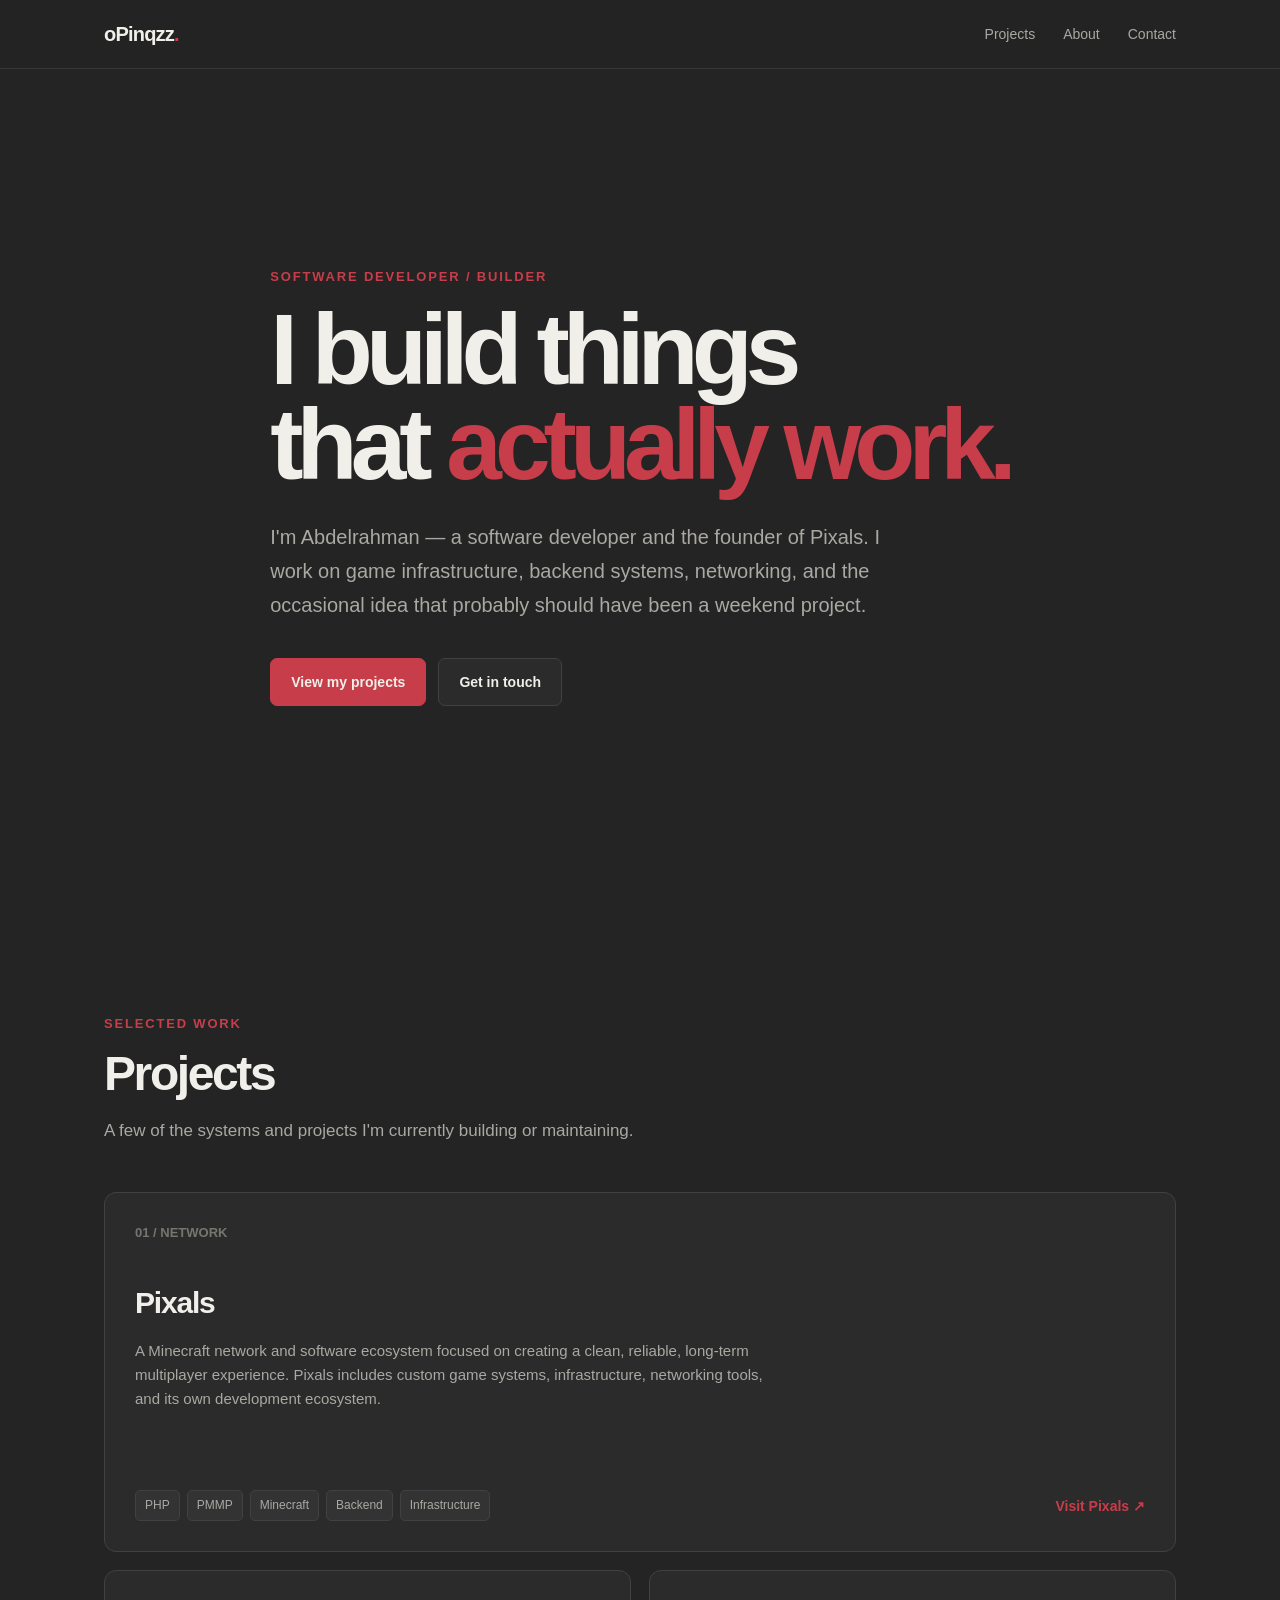
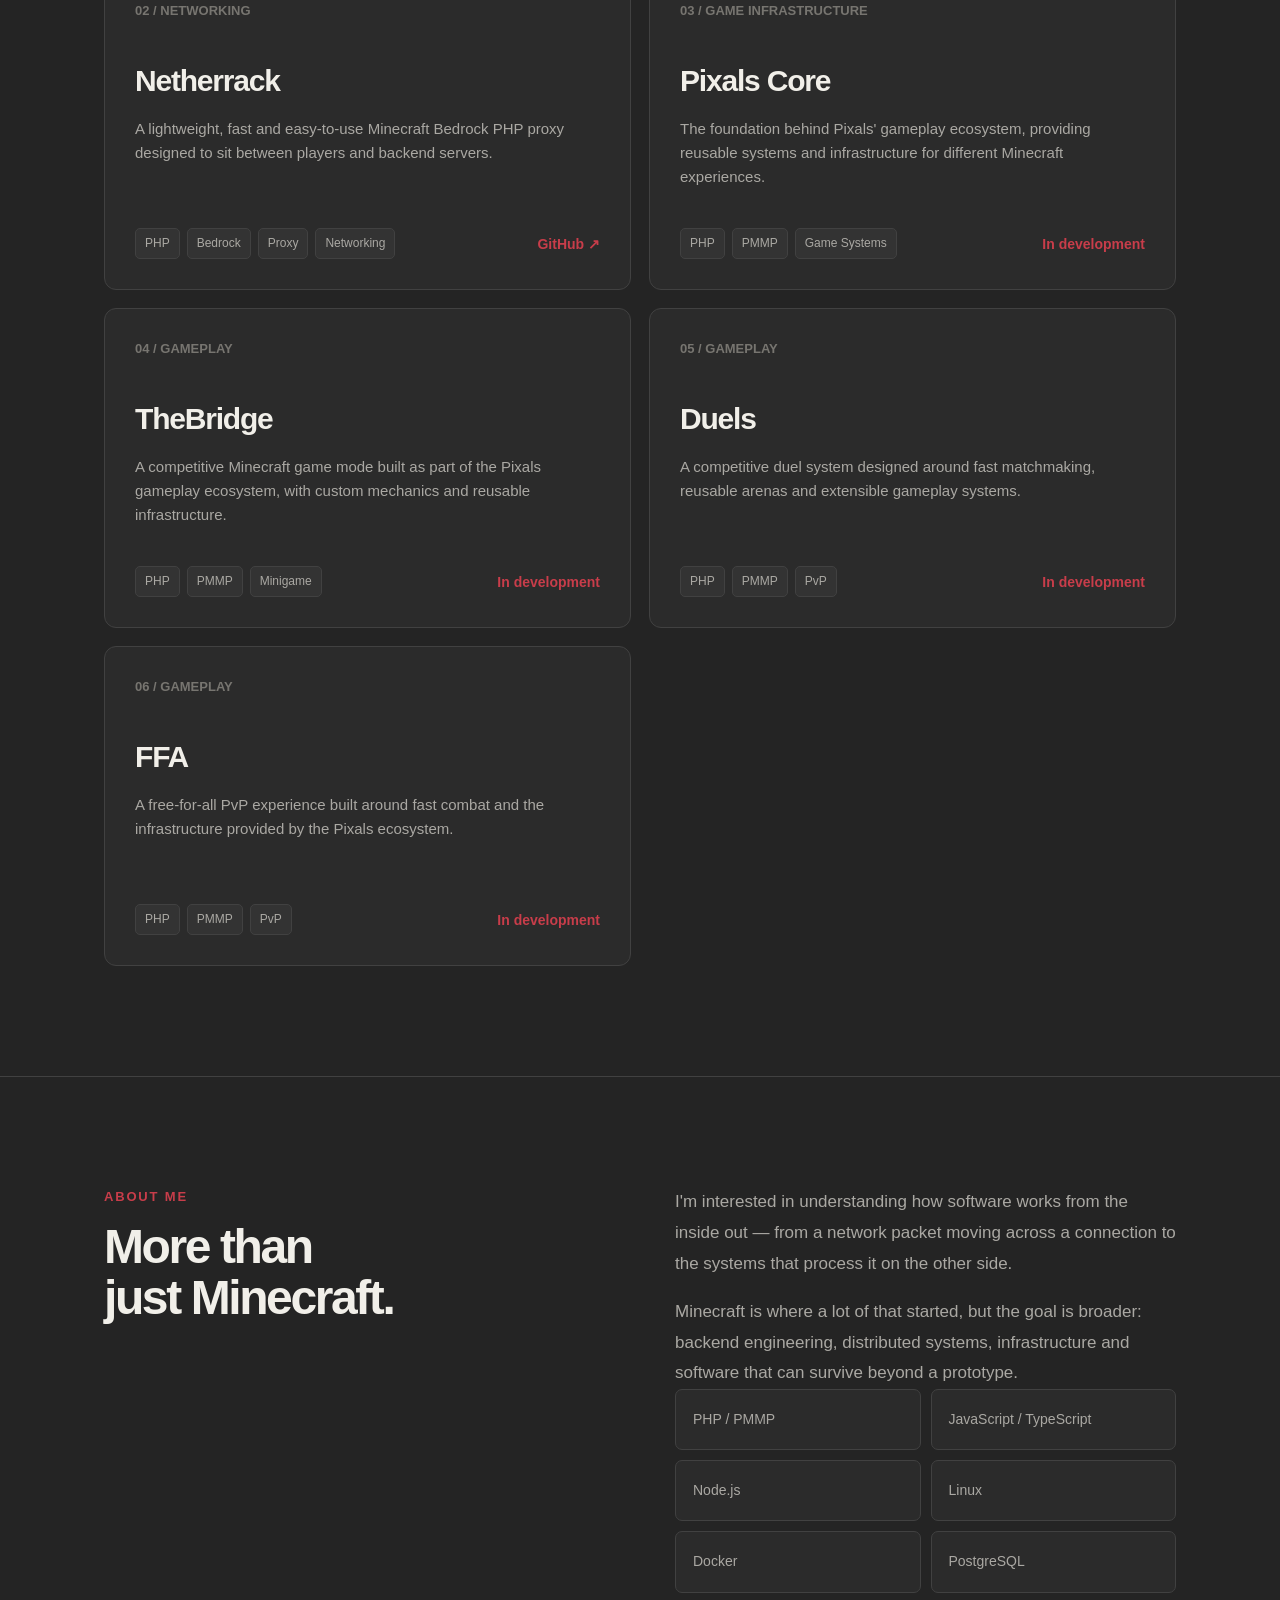
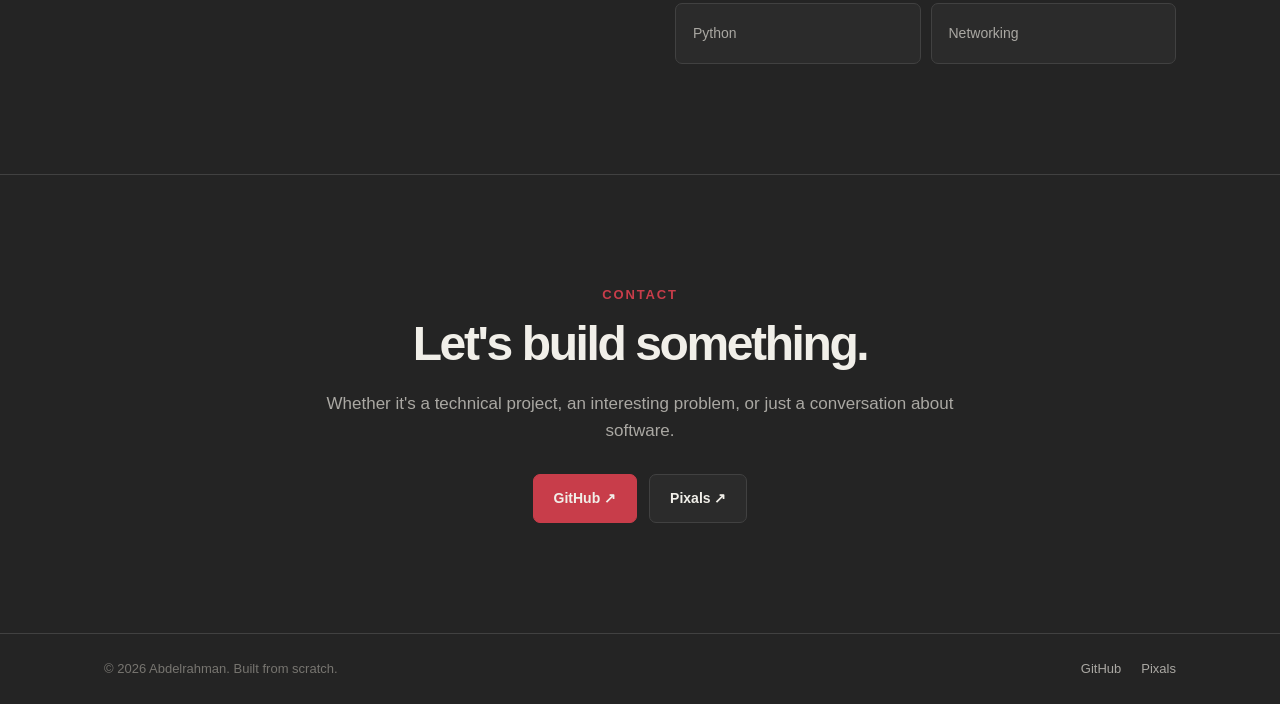
==== index.html @ 920e7d6d "Update index.html" ====
<!DOCTYPE html>
<html lang="en">
<head>
    <meta charset="UTF-8">
    <meta name="viewport" content="width=device-width, initial-scale=1.0">
    <link rel="icon" type="image/x-icon" href="imgs/favicon.ico" />

    <title>Abdelrahman — Software Developer</title>

    <style>
        :root {
            --background: #242424;
            --surface: #2b2b2b;
            --surface-light: #333333;
            --border: #414141;

            --accent: #c83d4a;
            --accent-hover: #dc4b59;

            --text: #f1efe9;
            --muted: #aaa8a3;
            --subtle: #777570;

            --max-width: 1120px;
        }

        * {
            box-sizing: border-box;
            margin: 0;
            padding: 0;
        }

        html {
            scroll-behavior: smooth;
        }

        body {
            background: var(--background);
            color: var(--text);
            font-family:
                Inter,
                -apple-system,
                BlinkMacSystemFont,
                "Segoe UI",
                sans-serif;
            line-height: 1.6;
        }

        a {
            color: inherit;
            text-decoration: none;
        }

        /* =========================
           Navigation
        ========================= */

        nav {
            position: sticky;
            top: 0;
            z-index: 100;

            background: rgba(36, 36, 36, 0.88);
            backdrop-filter: blur(14px);

            border-bottom: 1px solid rgba(65, 65, 65, 0.65);
        }

        .nav-inner {
            max-width: var(--max-width);
            margin: auto;
            padding: 18px 24px;

            display: flex;
            align-items: center;
            justify-content: space-between;
        }

        .logo {
            font-weight: 800;
            font-size: 20px;
            letter-spacing: -0.04em;
        }

        .logo span {
            color: var(--accent);
        }

        .nav-links {
            display: flex;
            gap: 28px;
            list-style: none;
        }

        .nav-links a {
            color: var(--muted);
            font-size: 14px;
            transition: color 0.2s ease;
        }

        .nav-links a:hover {
            color: var(--text);
        }

        /* =========================
           General
        ========================= */

        .container {
            max-width: var(--max-width);
            margin: auto;
            padding: 0 24px;
        }

        section {
            padding: 110px 0;
        }

        .eyebrow {
            color: var(--accent);
            font-size: 13px;
            font-weight: 700;
            text-transform: uppercase;
            letter-spacing: 0.14em;
            margin-bottom: 14px;
        }

        h2 {
            font-size: clamp(32px, 5vw, 48px);
            letter-spacing: -0.05em;
            line-height: 1.05;
            margin-bottom: 18px;
        }

        .section-description {
            max-width: 620px;
            color: var(--muted);
            font-size: 17px;
        }

        /* =========================
           Hero
        ========================= */

        .hero {
            min-height: calc(100vh - 65px);

            display: flex;
            align-items: center;

            padding: 100px 0;
        }

        .hero-content {
            max-width: 820px;
        }

        .hero h1 {
            font-size: clamp(54px, 9vw, 100px);
            line-height: 0.95;
            letter-spacing: -0.07em;
            margin-bottom: 28px;
        }

        .hero h1 span {
            color: var(--accent);
        }

        .hero-description {
            max-width: 650px;
            color: var(--muted);
            font-size: 20px;
            line-height: 1.7;
            margin-bottom: 36px;
        }

        .buttons {
            display: flex;
            gap: 12px;
            flex-wrap: wrap;
        }

        .button {
            display: inline-flex;
            align-items: center;
            justify-content: center;

            padding: 12px 20px;
            border-radius: 7px;

            font-size: 14px;
            font-weight: 700;

            border: 1px solid var(--border);

            transition:
                transform 0.2s ease,
                background 0.2s ease,
                border-color 0.2s ease;
        }

        .button:hover {
            transform: translateY(-2px);
        }

        .button.primary {
            background: var(--accent);
            border-color: var(--accent);
        }

        .button.primary:hover {
            background: var(--accent-hover);
        }

        .button.secondary {
            background: var(--surface);
        }

        .button.secondary:hover {
            border-color: #666;
        }

        /* =========================
           Projects
        ========================= */

        .projects-header {
            margin-bottom: 48px;
        }

        .projects {
            display: grid;
            grid-template-columns: repeat(2, 1fr);
            gap: 18px;
        }

        .project {
            position: relative;

            background: var(--surface);
            border: 1px solid var(--border);
            border-radius: 12px;

            padding: 30px;

            min-height: 320px;

            display: flex;
            flex-direction: column;

            transition:
                transform 0.25s ease,
                border-color 0.25s ease,
                background 0.25s ease;
        }

        .project:hover {
            transform: translateY(-5px);
            border-color: #5a5a5a;
            background: var(--surface-light);
        }

        .project.featured {
            grid-column: span 2;
            min-height: 360px;
        }

        .project-number {
            color: var(--subtle);
            font-size: 13px;
            font-weight: 700;
            margin-bottom: 35px;
        }

        .project h3 {
            font-size: 30px;
            letter-spacing: -0.04em;
            margin-bottom: 12px;
        }

        .project p {
            color: var(--muted);
            max-width: 650px;
            font-size: 15px;
        }

        .project-footer {
            margin-top: auto;
            padding-top: 30px;

            display: flex;
            align-items: center;
            justify-content: space-between;

            gap: 20px;
        }

        .tags {
            display: flex;
            flex-wrap: wrap;
            gap: 7px;
        }

        .tag {
            background: rgba(255, 255, 255, 0.04);
            border: 1px solid var(--border);

            color: var(--muted);

            padding: 5px 9px;
            border-radius: 5px;

            font-size: 12px;
        }

        .project-link {
            color: var(--accent);
            font-size: 14px;
            font-weight: 700;
            white-space: nowrap;
        }

        .project-link:hover {
            color: var(--accent-hover);
        }

        /* =========================
           About
        ========================= */

        .about {
            border-top: 1px solid var(--border);
            border-bottom: 1px solid var(--border);
        }

        .about-grid {
            display: grid;
            grid-template-columns: 1fr 1fr;
            gap: 70px;
        }

        .about-text {
            color: var(--muted);
            font-size: 17px;
            line-height: 1.8;
        }

        .about-text p + p {
            margin-top: 18px;
        }

        .stack {
            display: grid;
            grid-template-columns: repeat(2, 1fr);
            gap: 10px;
        }

        .stack-item {
            padding: 17px;
            border: 1px solid var(--border);
            background: var(--surface);
            border-radius: 7px;

            color: var(--muted);
            font-size: 14px;
        }

        /* =========================
           Contact
        ========================= */

        .contact {
            text-align: center;
        }

        .contact-content {
            max-width: 680px;
            margin: auto;
        }

        .contact h2 {
            margin-bottom: 20px;
        }

        .contact p {
            color: var(--muted);
            font-size: 17px;
            margin-bottom: 30px;
        }

        /* =========================
           Footer
        ========================= */

        footer {
            border-top: 1px solid var(--border);
            padding: 25px 0;
        }

        .footer-inner {
            display: flex;
            justify-content: space-between;
            align-items: center;
            gap: 20px;
        }

        footer p {
            color: var(--subtle);
            font-size: 13px;
        }

        .footer-links {
            display: flex;
            gap: 20px;
        }

        .footer-links a {
            color: var(--muted);
            font-size: 13px;
        }

        .footer-links a:hover {
            color: var(--text);
        }

        /* =========================
           Responsive
        ========================= */

        @media (max-width: 760px) {
            .nav-links {
                display: none;
            }

            section {
                padding: 80px 0;
            }

            .hero {
                min-height: auto;
                padding: 90px 0;
            }

            .hero h1 {
                font-size: clamp(48px, 16vw, 75px);
            }

            .hero-description {
                font-size: 17px;
            }

            .projects {
                grid-template-columns: 1fr;
            }

            .project.featured {
                grid-column: span 1;
            }

            .about-grid {
                grid-template-columns: 1fr;
                gap: 45px;
            }

            .project-footer {
                align-items: flex-start;
                flex-direction: column;
            }

            .footer-inner {
                flex-direction: column;
                align-items: flex-start;
            }
        }
    </style>
</head>

<body>

    <!-- Navigation -->
    <nav>
        <div class="nav-inner">
            <a href="#" class="logo">oPinqzz<span>.</span></a>

            <ul class="nav-links">
                <li><a href="#projects">Projects</a></li>
                <li><a href="#about">About</a></li>
                <li><a href="#contact">Contact</a></li>
            </ul>
        </div>
    </nav>


    <!-- Hero -->
    <main>

        <section class="hero">
            <div class="container">
                <div class="hero-content">

                    <div class="eyebrow">Software Developer / Builder</div>

                    <h1>
                        I build things<br>
                        that <span>actually work.</span>
                    </h1>

                    <p class="hero-description">
                        I'm Abdelrahman — a software developer and the founder
                        of Pixals. I work on game infrastructure, backend
                        systems, networking, and the occasional idea that
                        probably should have been a weekend project.
                    </p>

                    <div class="buttons">
                        <a href="#projects" class="button primary">
                            View my projects
                        </a>

                        <a href="#contact" class="button secondary">
                            Get in touch
                        </a>
                    </div>

                </div>
            </div>
        </section>


        <!-- Projects -->
        <section id="projects">
            <div class="container">

                <div class="projects-header">
                    <div class="eyebrow">Selected work</div>

                    <h2>Projects</h2>

                    <p class="section-description">
                        A few of the systems and projects I'm currently
                        building or maintaining.
                    </p>
                </div>


                <div class="projects">

                    <!-- Pixals -->
                    <article class="project featured">

                        <div class="project-number">01 / NETWORK</div>

                        <div>
                            <h3>Pixals</h3>

                            <p>
                                A Minecraft network and software ecosystem
                                focused on creating a clean, reliable,
                                long-term multiplayer experience. Pixals
                                includes custom game systems, infrastructure,
                                networking tools, and its own development
                                ecosystem.
                            </p>
                        </div>

                        <div class="project-footer">

                            <div class="tags">
                                <span class="tag">PHP</span>
                                <span class="tag">PMMP</span>
                                <span class="tag">Minecraft</span>
                                <span class="tag">Backend</span>
                                <span class="tag">Infrastructure</span>
                            </div>

                            <a
                                href="https://pixalsnetwork.net"
                                target="_blank"
                                class="project-link"
                            >
                                Visit Pixals ↗
                            </a>

                        </div>
                    </article>


                    <!-- Netherrack -->
                    <article class="project">

                        <div class="project-number">02 / NETWORKING</div>

                        <div>
                            <h3>Netherrack</h3>

                            <p>
                                A lightweight, fast and easy-to-use Minecraft
                                Bedrock PHP proxy designed to sit between
                                players and backend servers.
                            </p>
                        </div>

                        <div class="project-footer">

                            <div class="tags">
                                <span class="tag">PHP</span>
                                <span class="tag">Bedrock</span>
                                <span class="tag">Proxy</span>
                                <span class="tag">Networking</span>
                            </div>

                            <a
                                href="https://github.com/PixalsNetwork/Netherrack"
                                target="_blank"
                                class="project-link"
                            >
                                GitHub ↗
                            </a>

                        </div>
                    </article>


                    <!-- Pixals Core -->
                    <article class="project">

                        <div class="project-number">03 / GAME INFRASTRUCTURE</div>

                        <div>
                            <h3>Pixals Core</h3>

                            <p>
                                The foundation behind Pixals' gameplay
                                ecosystem, providing reusable systems and
                                infrastructure for different Minecraft
                                experiences.
                            </p>
                        </div>

                        <div class="project-footer">

                            <div class="tags">
                                <span class="tag">PHP</span>
                                <span class="tag">PMMP</span>
                                <span class="tag">Game Systems</span>
                            </div>

                            <span class="project-link">
                                In development
                            </span>

                        </div>
                    </article>


                    <!-- TheBridge -->
                    <article class="project">

                        <div class="project-number">04 / GAMEPLAY</div>

                        <div>
                            <h3>TheBridge</h3>

                            <p>
                                A competitive Minecraft game mode built as
                                part of the Pixals gameplay ecosystem, with
                                custom mechanics and reusable infrastructure.
                            </p>
                        </div>

                        <div class="project-footer">

                            <div class="tags">
                                <span class="tag">PHP</span>
                                <span class="tag">PMMP</span>
                                <span class="tag">Minigame</span>
                            </div>

                            <span class="project-link">
                                In development
                            </span>

                        </div>
                    </article>


                    <!-- Duels -->
                    <article class="project">

                        <div class="project-number">05 / GAMEPLAY</div>

                        <div>
                            <h3>Duels</h3>

                            <p>
                                A competitive duel system designed around
                                fast matchmaking, reusable arenas and
                                extensible gameplay systems.
                            </p>
                        </div>

                        <div class="project-footer">

                            <div class="tags">
                                <span class="tag">PHP</span>
                                <span class="tag">PMMP</span>
                                <span class="tag">PvP</span>
                            </div>

                            <span class="project-link">
                                In development
                            </span>

                        </div>
                    </article>


                    <!-- FFA -->
                    <article class="project">

                        <div class="project-number">06 / GAMEPLAY</div>

                        <div>
                            <h3>FFA</h3>

                            <p>
                                A free-for-all PvP experience built around
                                fast combat and the infrastructure provided
                                by the Pixals ecosystem.
                            </p>
                        </div>

                        <div class="project-footer">

                            <div class="tags">
                                <span class="tag">PHP</span>
                                <span class="tag">PMMP</span>
                                <span class="tag">PvP</span>
                            </div>

                            <span class="project-link">
                                In development
                            </span>

                        </div>
                    </article>

                </div>
            </div>
        </section>


        <!-- About -->
        <section id="about" class="about">
            <div class="container">

                <div class="about-grid">

                    <div>
                        <div class="eyebrow">About me</div>

                        <h2>More than<br>just Minecraft.</h2>
                    </div>

                    <div class="about-text">

                        <p>
                            I'm interested in understanding how software works
                            from the inside out — from a network packet moving
                            across a connection to the systems that process
                            it on the other side.
                        </p>

                        <p>
                            Minecraft is where a lot of that started, but the
                            goal is broader: backend engineering, distributed
                            systems, infrastructure and software that can
                            survive beyond a prototype.
                        </p>

                        <div class="stack">
                            <div class="stack-item">PHP / PMMP</div>
                            <div class="stack-item">JavaScript / TypeScript</div>
                            <div class="stack-item">Node.js</div>
                            <div class="stack-item">Linux</div>
                            <div class="stack-item">Docker</div>
                            <div class="stack-item">PostgreSQL</div>
                            <div class="stack-item">Python</div>
                            <div class="stack-item">Networking</div>
                        </div>

                    </div>

                </div>

            </div>
        </section>


        <!-- Contact -->
        <section id="contact" class="contact">
            <div class="container">

                <div class="contact-content">

                    <div class="eyebrow">Contact</div>

                    <h2>Let's build something.</h2>

                    <p>
                        Whether it's a technical project, an interesting
                        problem, or just a conversation about software.
                    </p>

                    <div class="buttons" style="justify-content: center;">

                        <a
                            href="https://github.com/PixalsNetwork"
                            target="_blank"
                            class="button primary"
                        >
                            GitHub ↗
                        </a>

                        <a
                            href="https://pixalsnetwork.net"
                            target="_blank"
                            class="button secondary"
                        >
                            Pixals ↗
                        </a>

                    </div>

                </div>

            </div>
        </section>

    </main>


    <!-- Footer -->
    <footer>
        <div class="container">

            <div class="footer-inner">

                <p>
                    © 2026 Abdelrahman. Built from scratch.
                </p>

                <div class="footer-links">
                    <a
                        href="https://github.com/PixalsNetwork"
                        target="_blank"
                    >
                        GitHub
                    </a>

                    <a
                        href="https://pixalsnetwork.net"
                        target="_blank"
                    >
                        Pixals
                    </a>
                </div>

            </div>

        </div>
    </footer>

</body>
</html>
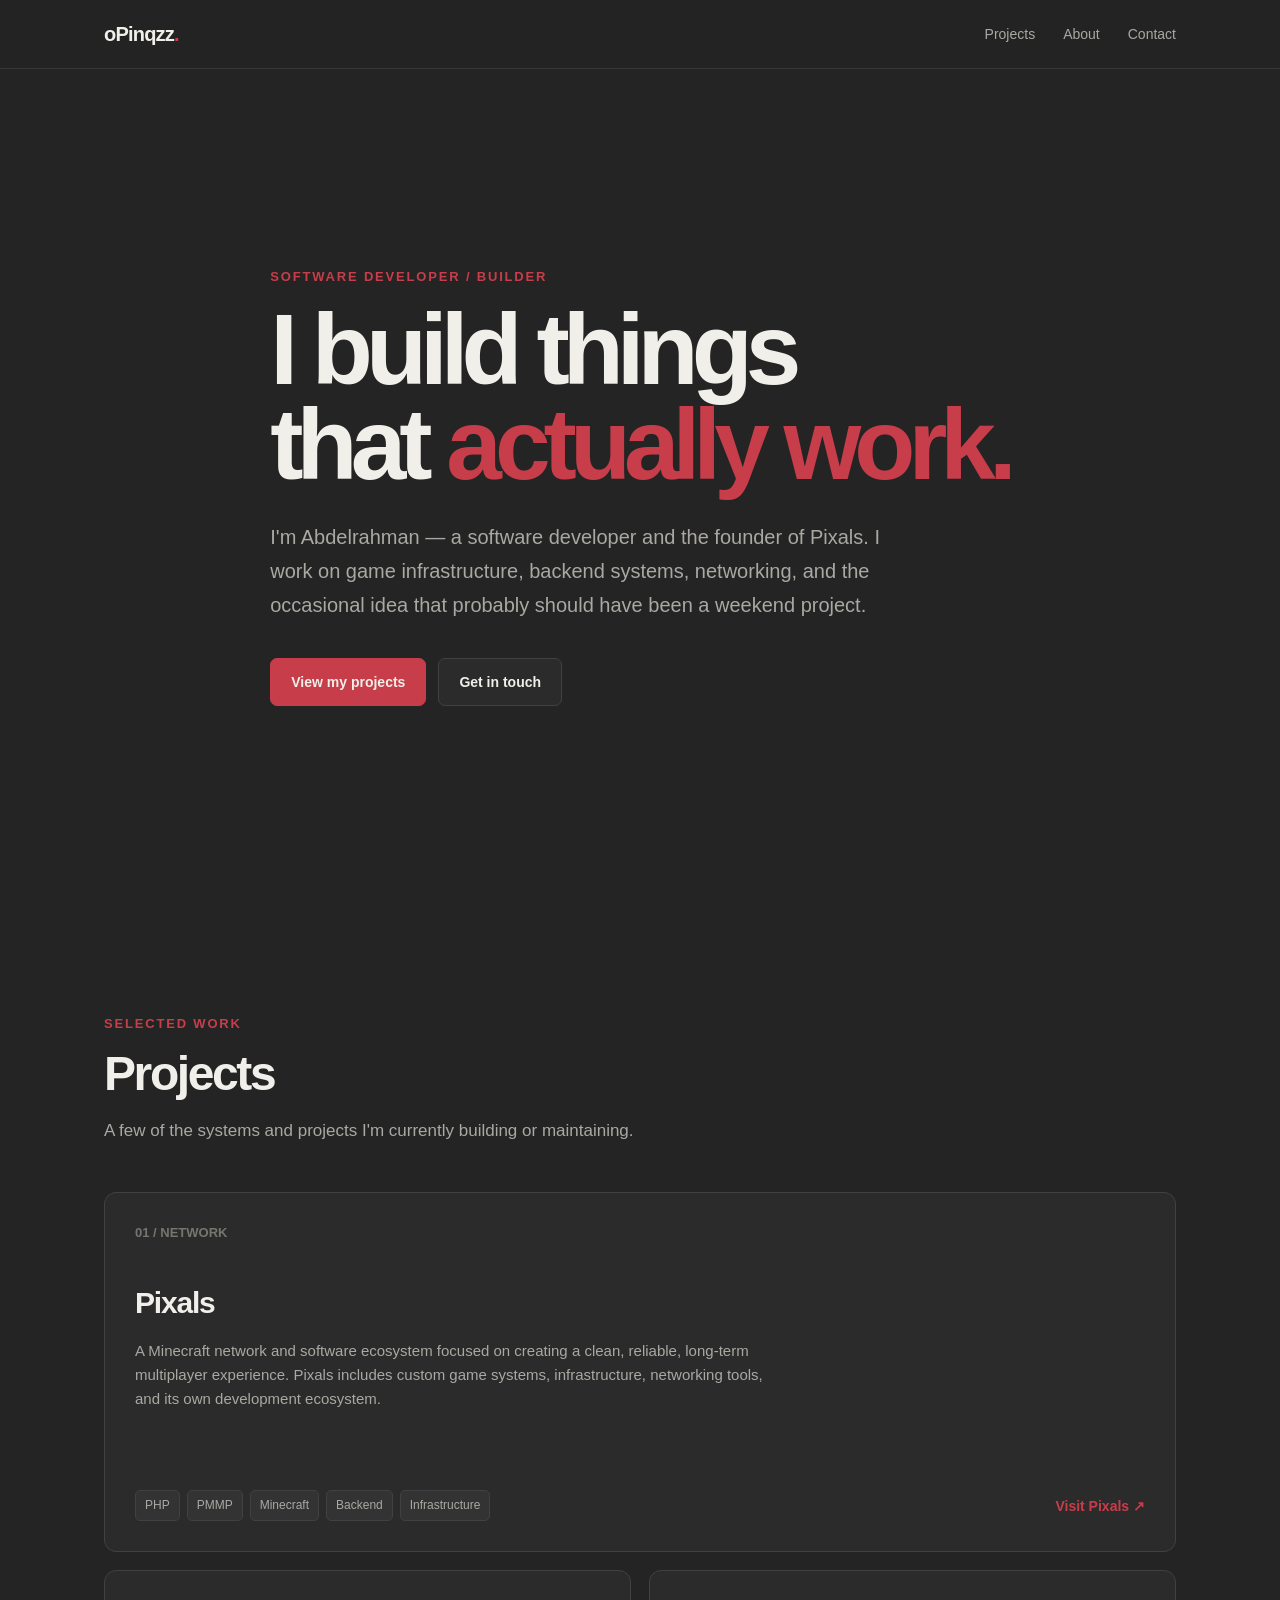
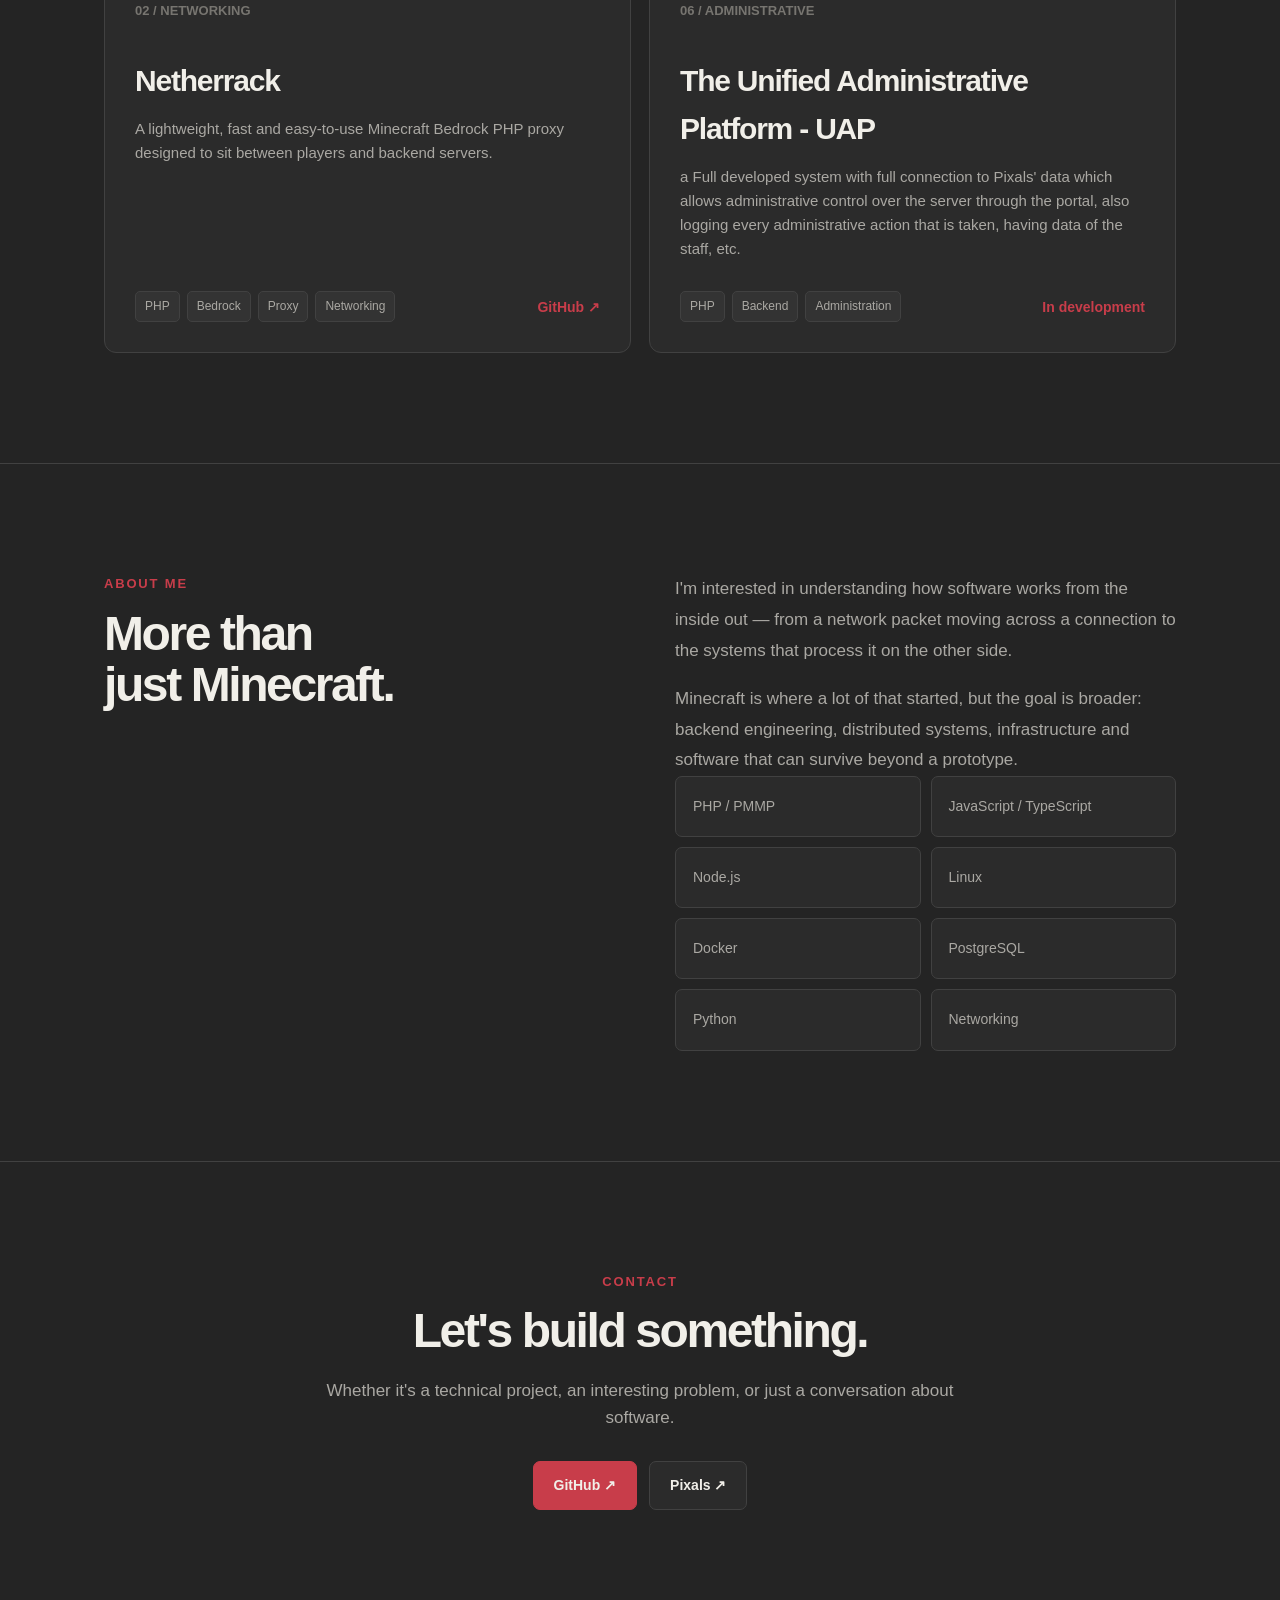
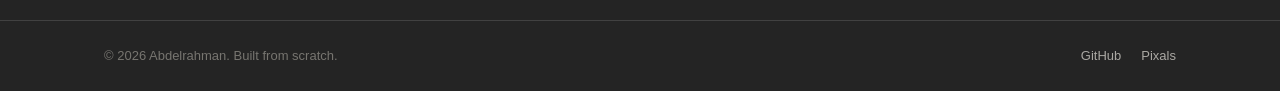
==== commit 7d1dbbd3: "Update index.html" ====
--- a/index.html
+++ b/index.html
@@ -621,19 +621,19 @@
                     </article>
 
 
-                    <!-- Pixals Core -->
+            
+                    <!-- FFA -->
                     <article class="project">
 
-                        <div class="project-number">03 / GAME INFRASTRUCTURE</div>
+                        <div class="project-number">06 / ADMINISTRATIVE</div>
 
                         <div>
-                            <h3>Pixals Core</h3>
+                            <h3>The Unified Administrative Platform - UAP</h3>
 
                             <p>
-                                The foundation behind Pixals' gameplay
-                                ecosystem, providing reusable systems and
-                                infrastructure for different Minecraft
-                                experiences.
+                                a Full developed system with full connection to 
+                                Pixals' data which allows administrative control over the server through the
+                                portal, also logging every administrative action that is taken, having data of the staff, etc.
                             </p>
                         </div>
 
@@ -641,101 +641,8 @@
 
                             <div class="tags">
                                 <span class="tag">PHP</span>
-                                <span class="tag">PMMP</span>
-                                <span class="tag">Game Systems</span>
-                            </div>
-
-                            <span class="project-link">
-                                In development
-                            </span>
-
-                        </div>
-                    </article>
-
-
-                    <!-- TheBridge -->
-                    <article class="project">
-
-                        <div class="project-number">04 / GAMEPLAY</div>
-
-                        <div>
-                            <h3>TheBridge</h3>
-
-                            <p>
-                                A competitive Minecraft game mode built as
-                                part of the Pixals gameplay ecosystem, with
-                                custom mechanics and reusable infrastructure.
-                            </p>
-                        </div>
-
-                        <div class="project-footer">
-
-                            <div class="tags">
-                                <span class="tag">PHP</span>
-                                <span class="tag">PMMP</span>
-                                <span class="tag">Minigame</span>
-                            </div>
-
-                            <span class="project-link">
-                                In development
-                            </span>
-
-                        </div>
-                    </article>
-
-
-                    <!-- Duels -->
-                    <article class="project">
-
-                        <div class="project-number">05 / GAMEPLAY</div>
-
-                        <div>
-                            <h3>Duels</h3>
-
-                            <p>
-                                A competitive duel system designed around
-                                fast matchmaking, reusable arenas and
-                                extensible gameplay systems.
-                            </p>
-                        </div>
-
-                        <div class="project-footer">
-
-                            <div class="tags">
-                                <span class="tag">PHP</span>
-                                <span class="tag">PMMP</span>
-                                <span class="tag">PvP</span>
-                            </div>
-
-                            <span class="project-link">
-                                In development
-                            </span>
-
-                        </div>
-                    </article>
-
-
-                    <!-- FFA -->
-                    <article class="project">
-
-                        <div class="project-number">06 / GAMEPLAY</div>
-
-                        <div>
-                            <h3>FFA</h3>
-
-                            <p>
-                                A free-for-all PvP experience built around
-                                fast combat and the infrastructure provided
-                                by the Pixals ecosystem.
-                            </p>
-                        </div>
-
-                        <div class="project-footer">
-
-                            <div class="tags">
-                                <span class="tag">PHP</span>
-                                <span class="tag">PMMP</span>
-                                <span class="tag">PvP</span>
+                                <span class="tag">Backend</span>
+                                <span class="tag">Administration</span>
                             </div>
 
                             <span class="project-link">
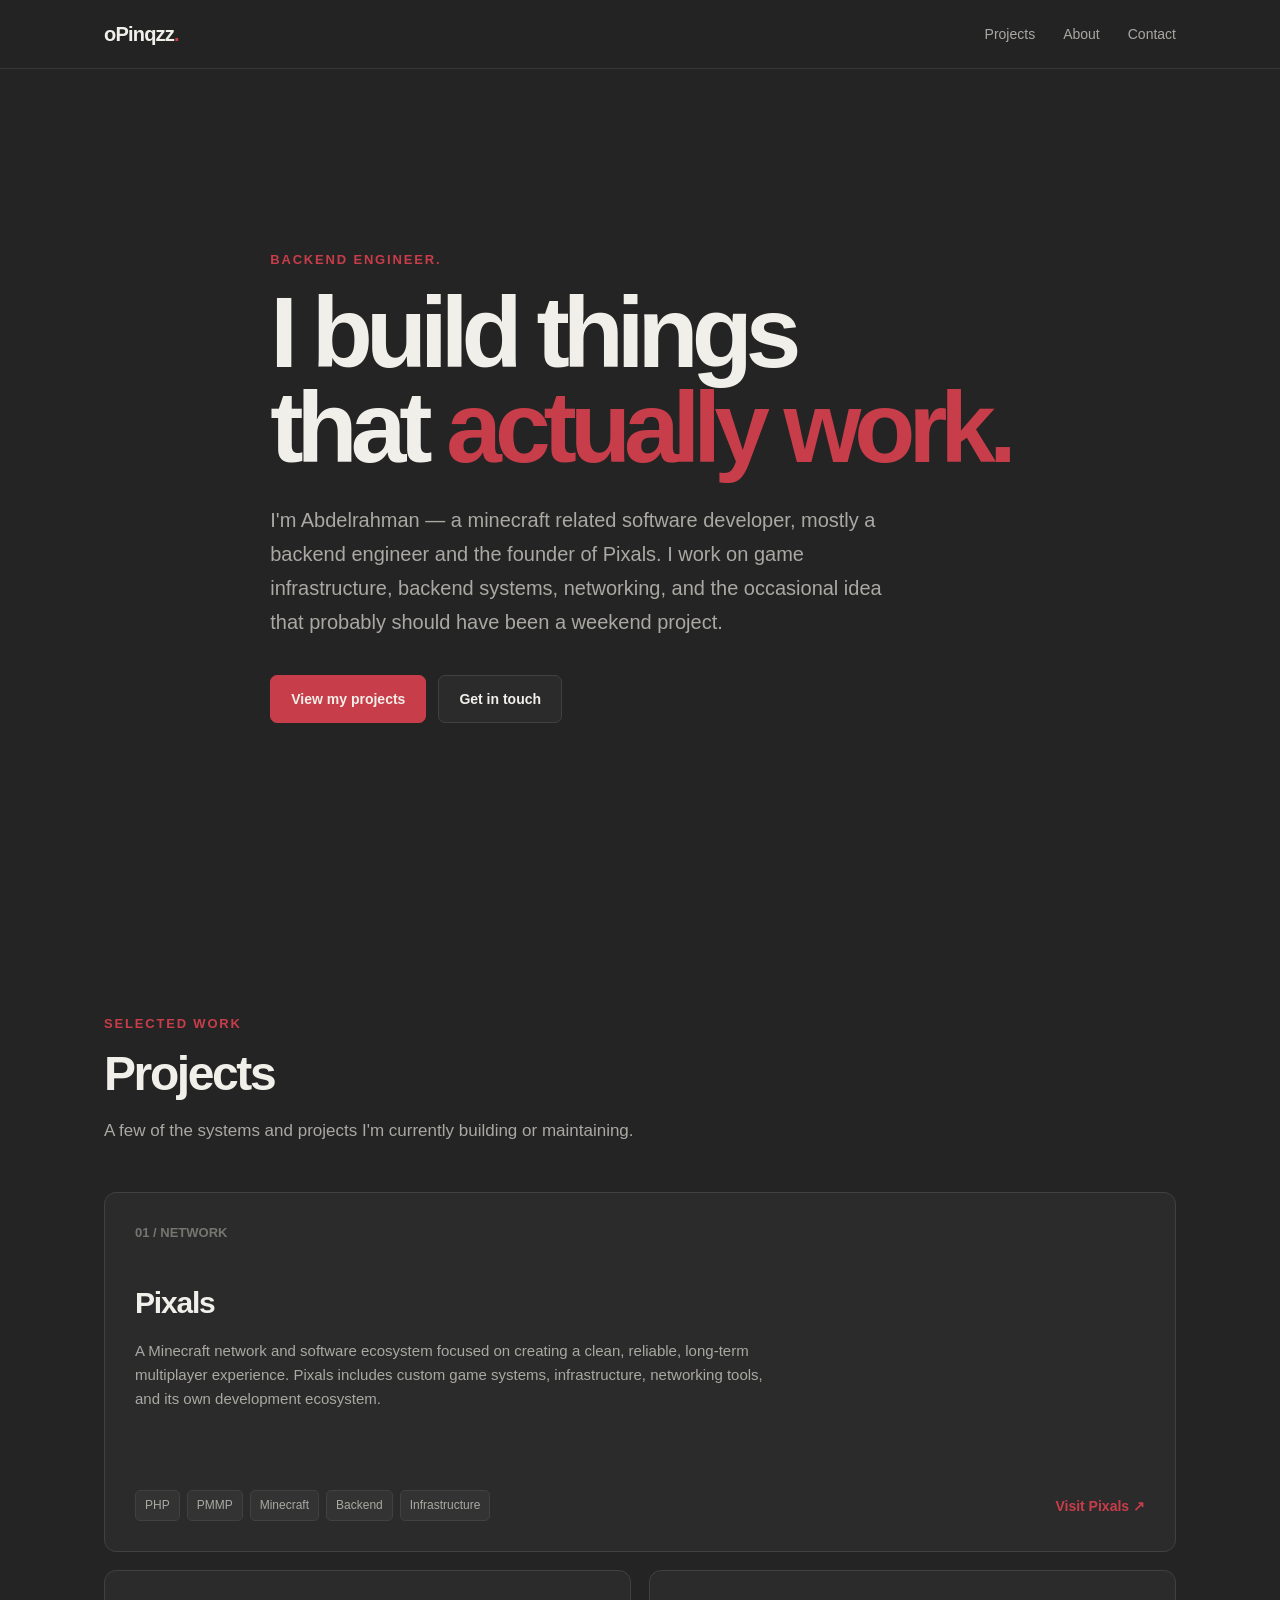
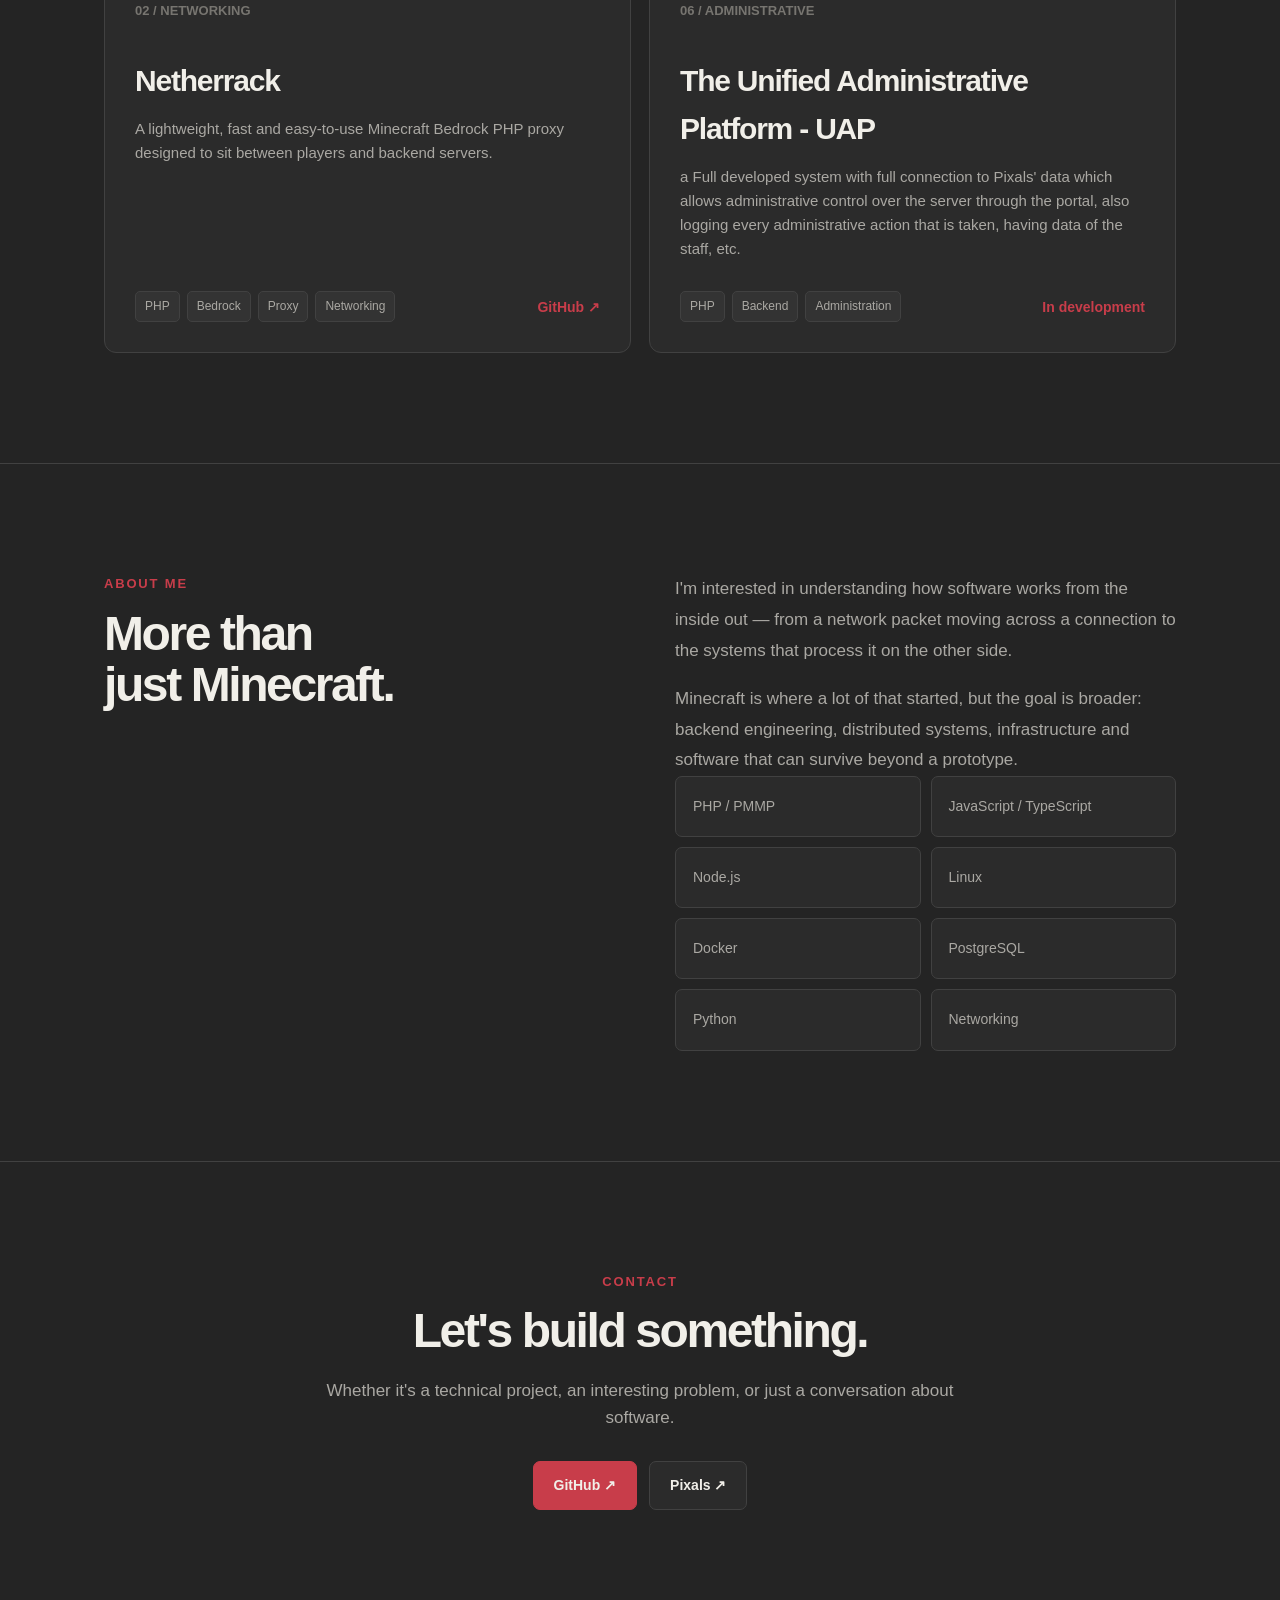
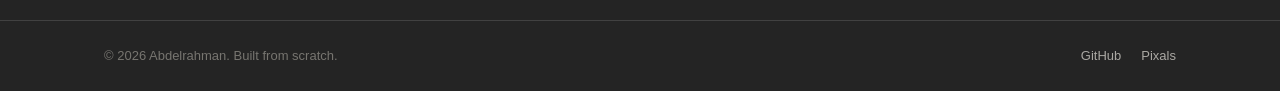
==== commit e2b9fa75: "Revise hero section for clarity and focus Updated the description and title to reflect backend engin" ====
--- a/index.html
+++ b/index.html
@@ -498,7 +498,7 @@
             <div class="container">
                 <div class="hero-content">
 
-                    <div class="eyebrow">Software Developer / Builder</div>
+                    <div class="eyebrow">Backend Engineer.</div>
 
                     <h1>
                         I build things<br>
@@ -506,7 +506,7 @@
                     </h1>
 
                     <p class="hero-description">
-                        I'm Abdelrahman — a software developer and the founder
+                        I'm Abdelrahman — a minecraft related software developer, mostly a backend engineer and the founder
                         of Pixals. I work on game infrastructure, backend
                         systems, networking, and the occasional idea that
                         probably should have been a weekend project.
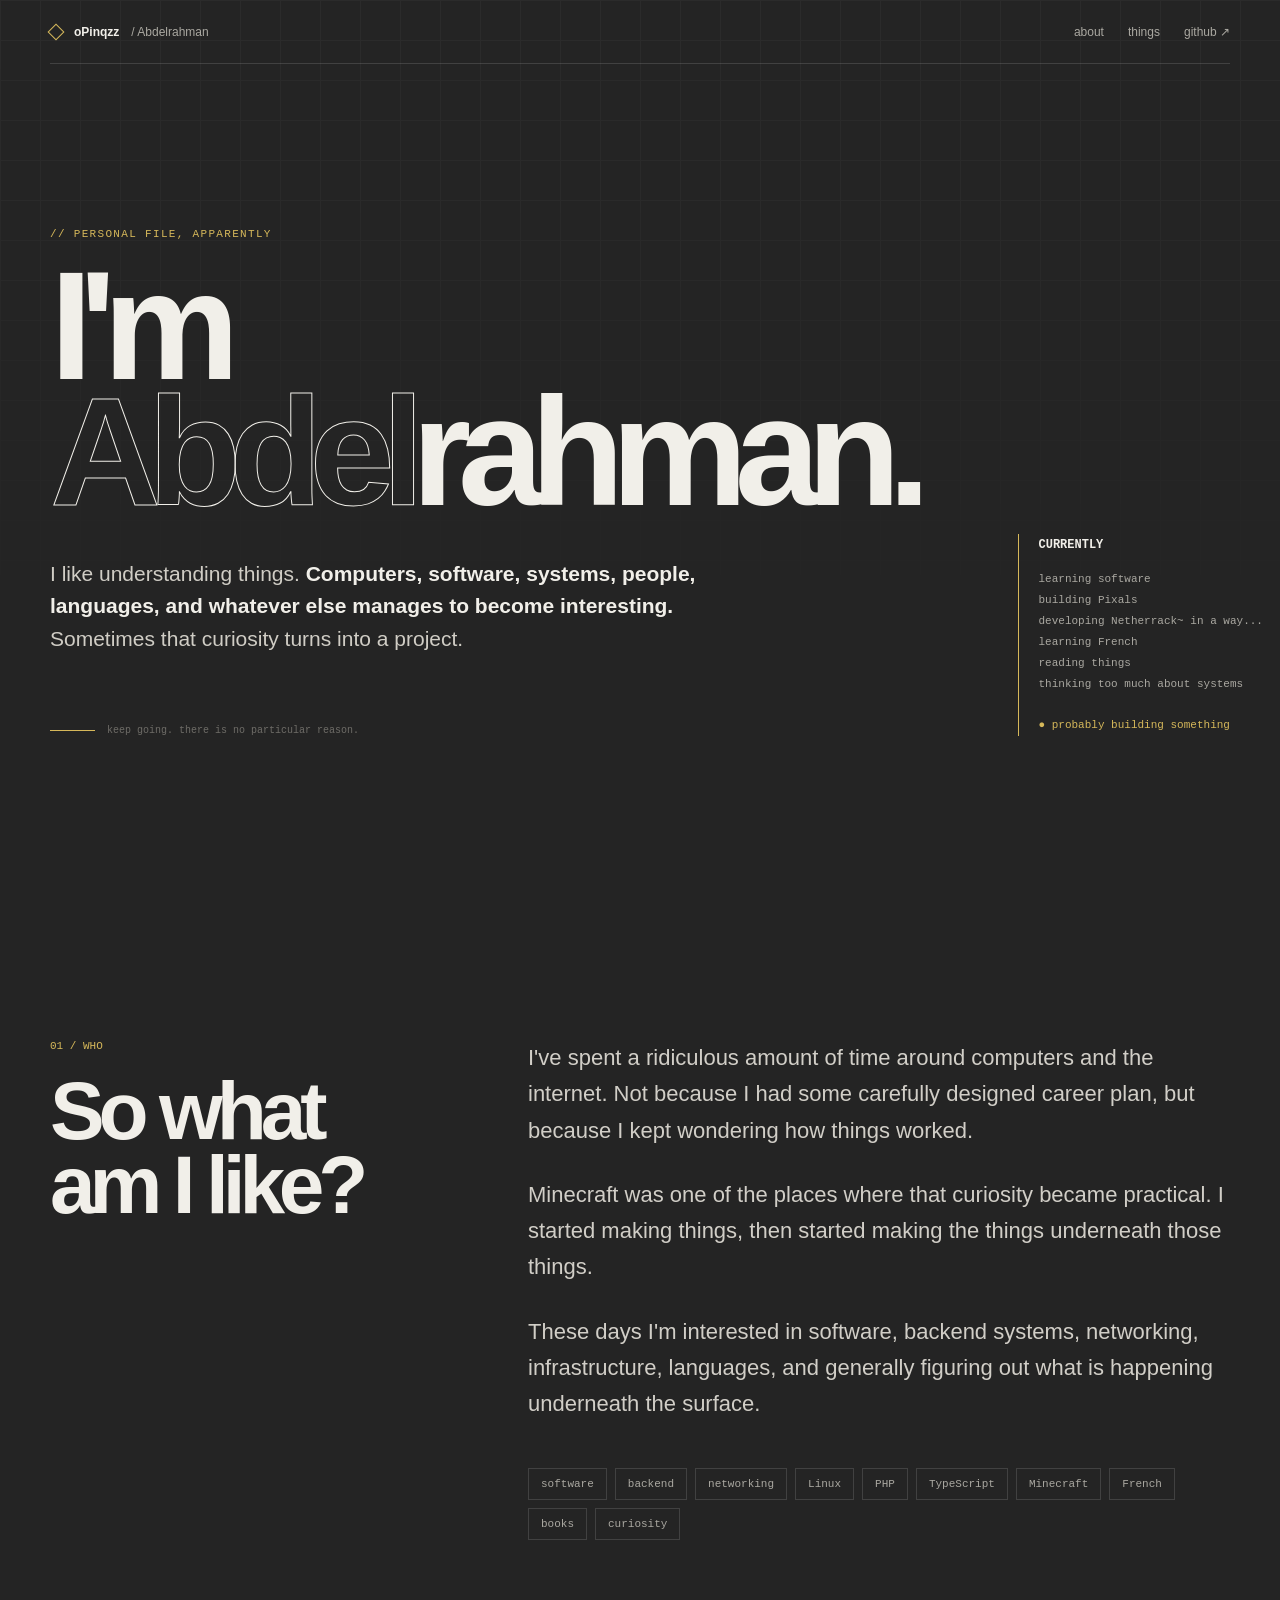
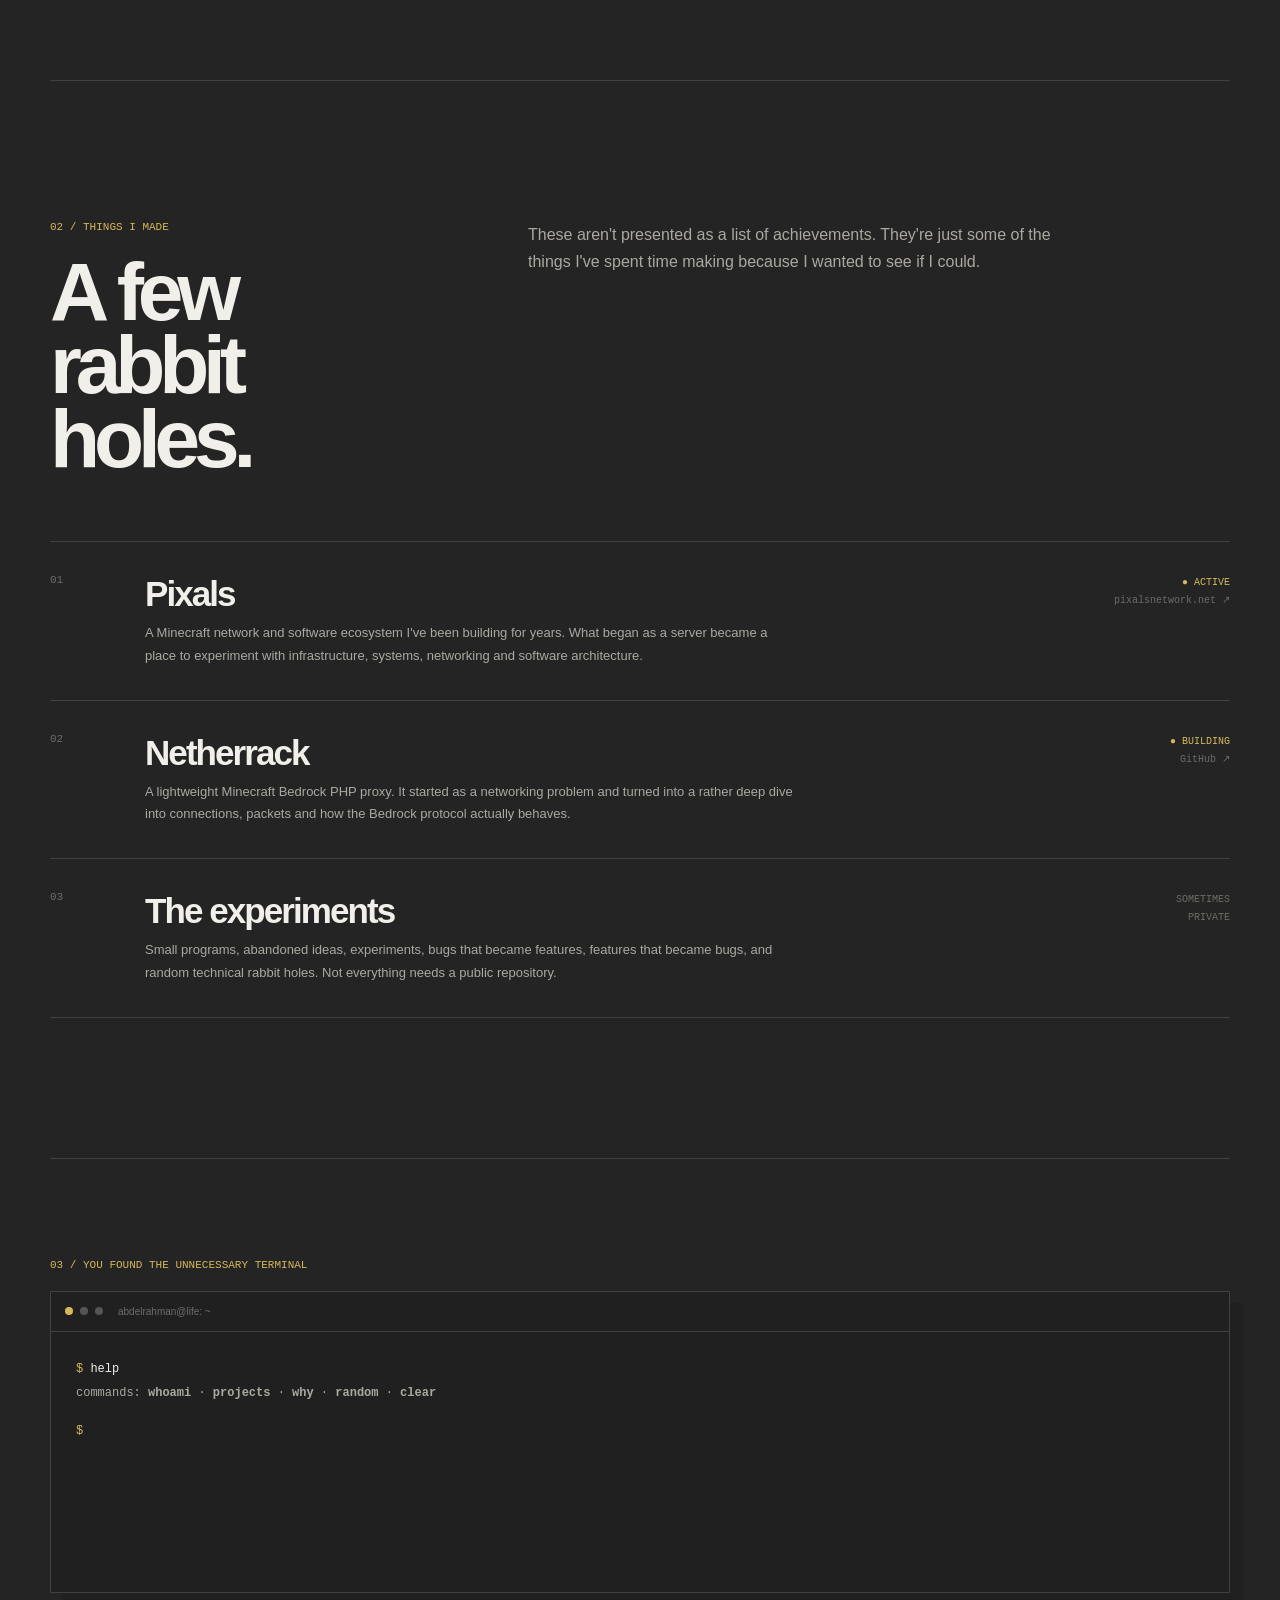
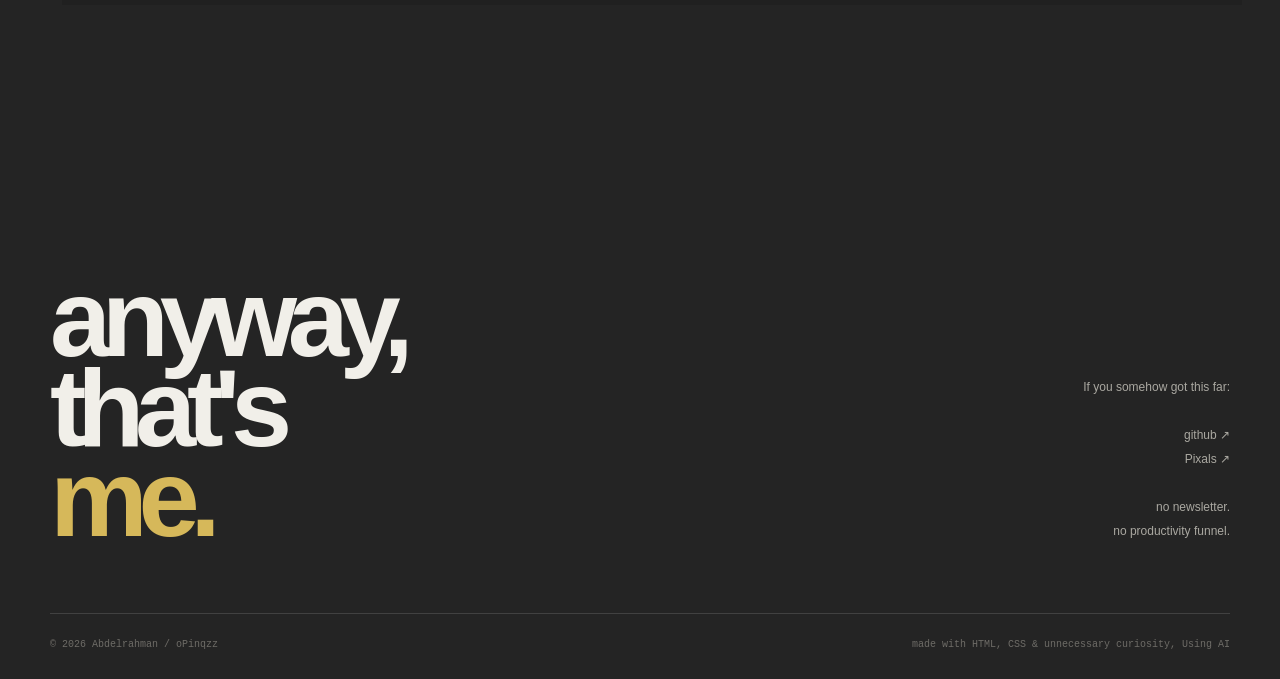
==== commit 10287e77: "Update index.html" ====
--- a/index.html
+++ b/index.html
@@ -3,25 +3,22 @@
 <head>
     <meta charset="UTF-8">
     <meta name="viewport" content="width=device-width, initial-scale=1.0">
-    <link rel="icon" type="image/x-icon" href="imgs/favicon.ico" />
-
-    <title>Abdelrahman — Software Developer</title>
+
+    <title>Abdelrahman — oPinqzz</title>
 
     <style>
         :root {
-            --background: #242424;
+            --bg: #242424;
             --surface: #2b2b2b;
-            --surface-light: #333333;
-            --border: #414141;
-
-            --accent: #c83d4a;
-            --accent-hover: #dc4b59;
-
+            --surface-2: #303030;
             --text: #f1efe9;
-            --muted: #aaa8a3;
-            --subtle: #777570;
-
-            --max-width: 1120px;
+            --muted: #aaa8a1;
+            --dim: #6e6c67;
+            --line: #414141;
+
+            /* New accent — intentionally NOT red */
+            --accent: #d6b85a;
+            --accent-soft: rgba(214, 184, 90, 0.12);
         }
 
         * {
@@ -35,15 +32,17 @@
         }
 
         body {
-            background: var(--background);
+            background: var(--bg);
             color: var(--text);
+
             font-family:
                 Inter,
                 -apple-system,
                 BlinkMacSystemFont,
                 "Segoe UI",
                 sans-serif;
-            line-height: 1.6;
+
+            overflow-x: hidden;
         }
 
         a {
@@ -51,425 +50,758 @@
             text-decoration: none;
         }
 
-        /* =========================
-           Navigation
-        ========================= */
-
-        nav {
-            position: sticky;
-            top: 0;
-            z-index: 100;
-
-            background: rgba(36, 36, 36, 0.88);
-            backdrop-filter: blur(14px);
-
-            border-bottom: 1px solid rgba(65, 65, 65, 0.65);
-        }
-
-        .nav-inner {
-            max-width: var(--max-width);
+        ::selection {
+            background: var(--accent);
+            color: #242424;
+        }
+
+        /* ----------------------------------
+           Background
+        ---------------------------------- */
+
+        body::before {
+            content: "";
+
+            position: fixed;
+            inset: 0;
+
+            pointer-events: none;
+
+            opacity: 0.035;
+
+            background-image:
+                linear-gradient(#fff 1px, transparent 1px),
+                linear-gradient(90deg, #fff 1px, transparent 1px);
+
+            background-size: 40px 40px;
+
+            mask-image: linear-gradient(
+                to bottom,
+                black,
+                transparent 80%
+            );
+        }
+
+        .page {
+            width: min(1180px, calc(100% - 48px));
             margin: auto;
-            padding: 18px 24px;
+        }
+
+        /* ----------------------------------
+           Top bar
+        ---------------------------------- */
+
+        .topbar {
+            height: 64px;
 
             display: flex;
             align-items: center;
             justify-content: space-between;
-        }
-
-        .logo {
-            font-weight: 800;
-            font-size: 20px;
-            letter-spacing: -0.04em;
-        }
-
-        .logo span {
-            color: var(--accent);
-        }
-
-        .nav-links {
-            display: flex;
-            gap: 28px;
-            list-style: none;
-        }
-
-        .nav-links a {
+
+            border-bottom: 1px solid var(--line);
+
             color: var(--muted);
-            font-size: 14px;
-            transition: color 0.2s ease;
-        }
-
-        .nav-links a:hover {
-            color: var(--text);
-        }
-
-        /* =========================
-           General
-        ========================= */
-
-        .container {
-            max-width: var(--max-width);
-            margin: auto;
-            padding: 0 24px;
-        }
-
-        section {
-            padding: 110px 0;
-        }
-
-        .eyebrow {
-            color: var(--accent);
-            font-size: 13px;
-            font-weight: 700;
-            text-transform: uppercase;
-            letter-spacing: 0.14em;
-            margin-bottom: 14px;
-        }
-
-        h2 {
-            font-size: clamp(32px, 5vw, 48px);
-            letter-spacing: -0.05em;
-            line-height: 1.05;
-            margin-bottom: 18px;
-        }
-
-        .section-description {
-            max-width: 620px;
-            color: var(--muted);
-            font-size: 17px;
-        }
-
-        /* =========================
-           Hero
-        ========================= */
-
-        .hero {
-            min-height: calc(100vh - 65px);
-
+            font-size: 12px;
+        }
+
+        .identity {
             display: flex;
             align-items: center;
-
-            padding: 100px 0;
-        }
-
-        .hero-content {
-            max-width: 820px;
-        }
-
-        .hero h1 {
-            font-size: clamp(54px, 9vw, 100px);
-            line-height: 0.95;
-            letter-spacing: -0.07em;
-            margin-bottom: 28px;
-        }
-
-        .hero h1 span {
+            gap: 12px;
+        }
+
+        .identity-mark {
+            width: 12px;
+            height: 12px;
+
+            border: 1px solid var(--accent);
+
+            transform: rotate(45deg);
+
+            transition: transform 0.3s ease;
+        }
+
+        .identity:hover .identity-mark {
+            transform: rotate(135deg);
+        }
+
+        .handle {
+            color: var(--text);
+            font-weight: 700;
+        }
+
+        .top-right {
+            display: flex;
+            gap: 24px;
+        }
+
+        .top-right a {
+            transition: color 0.2s ease;
+        }
+
+        .top-right a:hover {
             color: var(--accent);
         }
 
-        .hero-description {
-            max-width: 650px;
-            color: var(--muted);
-            font-size: 20px;
-            line-height: 1.7;
-            margin-bottom: 36px;
-        }
-
-        .buttons {
-            display: flex;
-            gap: 12px;
-            flex-wrap: wrap;
-        }
-
-        .button {
-            display: inline-flex;
-            align-items: center;
-            justify-content: center;
-
-            padding: 12px 20px;
-            border-radius: 7px;
-
-            font-size: 14px;
-            font-weight: 700;
-
-            border: 1px solid var(--border);
-
-            transition:
-                transform 0.2s ease,
-                background 0.2s ease,
-                border-color 0.2s ease;
-        }
-
-        .button:hover {
-            transform: translateY(-2px);
-        }
-
-        .button.primary {
-            background: var(--accent);
-            border-color: var(--accent);
-        }
-
-        .button.primary:hover {
-            background: var(--accent-hover);
-        }
-
-        .button.secondary {
-            background: var(--surface);
-        }
-
-        .button.secondary:hover {
-            border-color: #666;
-        }
-
-        /* =========================
-           Projects
-        ========================= */
-
-        .projects-header {
-            margin-bottom: 48px;
-        }
-
-        .projects {
-            display: grid;
-            grid-template-columns: repeat(2, 1fr);
-            gap: 18px;
-        }
-
-        .project {
-            position: relative;
-
-            background: var(--surface);
-            border: 1px solid var(--border);
-            border-radius: 12px;
-
-            padding: 30px;
-
-            min-height: 320px;
-
-            display: flex;
-            flex-direction: column;
-
-            transition:
-                transform 0.25s ease,
-                border-color 0.25s ease,
-                background 0.25s ease;
-        }
-
-        .project:hover {
-            transform: translateY(-5px);
-            border-color: #5a5a5a;
-            background: var(--surface-light);
-        }
-
-        .project.featured {
-            grid-column: span 2;
-            min-height: 360px;
-        }
-
-        .project-number {
-            color: var(--subtle);
-            font-size: 13px;
-            font-weight: 700;
-            margin-bottom: 35px;
-        }
-
-        .project h3 {
-            font-size: 30px;
-            letter-spacing: -0.04em;
-            margin-bottom: 12px;
-        }
-
-        .project p {
-            color: var(--muted);
-            max-width: 650px;
-            font-size: 15px;
-        }
-
-        .project-footer {
-            margin-top: auto;
-            padding-top: 30px;
+        /* ----------------------------------
+           Hero
+        ---------------------------------- */
+
+        .hero {
+            min-height: calc(100vh - 64px);
 
             display: flex;
             align-items: center;
-            justify-content: space-between;
-
-            gap: 20px;
-        }
-
-        .tags {
+
+            position: relative;
+        }
+
+        .hero-inner {
+            width: 100%;
+
+            display: grid;
+            grid-template-columns: 1fr 260px;
+
+            gap: 100px;
+
+            align-items: end;
+        }
+
+        .tiny {
+            color: var(--accent);
+
+            font-family:
+                ui-monospace,
+                SFMono-Regular,
+                Menlo,
+                monospace;
+
+            font-size: 11px;
+
+            letter-spacing: 0.12em;
+            text-transform: uppercase;
+
+            margin-bottom: 24px;
+        }
+
+        h1 {
+            font-size: clamp(72px, 12vw, 155px);
+
+            line-height: 0.82;
+
+            letter-spacing: -0.085em;
+
+            font-weight: 850;
+
+            margin-bottom: 42px;
+        }
+
+        h1 .outline {
+            color: transparent;
+
+            -webkit-text-stroke: 1px var(--text);
+
+            transition:
+                color 0.3s ease,
+                -webkit-text-stroke 0.3s ease;
+        }
+
+        h1:hover .outline {
+            color: var(--accent);
+            -webkit-text-stroke: 1px var(--accent);
+        }
+
+        .hero-description {
+            max-width: 680px;
+
+            font-size: 21px;
+
+            line-height: 1.55;
+
+            color: #d0cdc5;
+        }
+
+        .hero-description strong {
+            color: var(--text);
+        }
+
+        .hero-side {
+            border-left: 1px solid var(--accent);
+
+            padding-left: 20px;
+
+            color: var(--muted);
+
+            font-family:
+                ui-monospace,
+                SFMono-Regular,
+                Menlo,
+                monospace;
+
+            font-size: 11px;
+
+            line-height: 1.9;
+        }
+
+        .hero-side-title {
+            color: var(--text);
+
+            margin-bottom: 12px;
+
+            font-size: 12px;
+
+            font-weight: 700;
+        }
+
+        .status {
+            color: var(--accent);
+        }
+
+        .scroll-hint {
+            margin-top: 70px;
+
             display: flex;
-            flex-wrap: wrap;
-            gap: 7px;
-        }
-
-        .tag {
-            background: rgba(255, 255, 255, 0.04);
-            border: 1px solid var(--border);
-
-            color: var(--muted);
-
-            padding: 5px 9px;
-            border-radius: 5px;
-
-            font-size: 12px;
-        }
-
-        .project-link {
+            align-items: center;
+
+            gap: 12px;
+
+            color: var(--dim);
+
+            font-family:
+                ui-monospace,
+                SFMono-Regular,
+                Menlo,
+                monospace;
+
+            font-size: 10px;
+        }
+
+        .scroll-line {
+            width: 45px;
+            height: 1px;
+
+            background: var(--accent);
+        }
+
+        /* ----------------------------------
+           Weird ticker
+        ---------------------------------- */
+
+        .ticker {
+            border-top: 1px solid var(--line);
+            border-bottom: 1px solid var(--line);
+
+            overflow: hidden;
+
+            white-space: nowrap;
+
+            color: var(--dim);
+
+            font-family:
+                ui-monospace,
+                SFMono-Regular,
+                Menlo,
+                monospace;
+
+            font-size: 10px;
+
+            padding: 12px 0;
+        }
+
+        .ticker-track {
+            width: max-content;
+
+            animation: ticker 28s linear infinite;
+        }
+
+        .ticker span {
+            margin-right: 55px;
+        }
+
+        .ticker .highlight {
             color: var(--accent);
-            font-size: 14px;
-            font-weight: 700;
-            white-space: nowrap;
-        }
-
-        .project-link:hover {
-            color: var(--accent-hover);
-        }
-
-        /* =========================
+        }
+
+        @keyframes ticker {
+            from {
+                transform: translateX(0);
+            }
+
+            to {
+                transform: translateX(-50%);
+            }
+        }
+
+        /* ----------------------------------
            About
-        ========================= */
-
-        .about {
-            border-top: 1px solid var(--border);
-            border-bottom: 1px solid var(--border);
+        ---------------------------------- */
+
+        section {
+            padding: 140px 0;
+        }
+
+        .section-number {
+            color: var(--accent);
+
+            font-family:
+                ui-monospace,
+                SFMono-Regular,
+                Menlo,
+                monospace;
+
+            font-size: 11px;
+
+            margin-bottom: 22px;
         }
 
         .about-grid {
             display: grid;
-            grid-template-columns: 1fr 1fr;
-            gap: 70px;
+
+            grid-template-columns: 0.7fr 1.3fr;
+
+            gap: 100px;
+        }
+
+        .about h2,
+        .projects h2 {
+            font-size: clamp(45px, 7vw, 82px);
+
+            line-height: 0.9;
+
+            letter-spacing: -0.075em;
         }
 
         .about-text {
+            max-width: 720px;
+
+            font-size: 22px;
+
+            line-height: 1.65;
+
+            color: #d1cec7;
+        }
+
+        .about-text p + p {
+            margin-top: 28px;
+        }
+
+        .about-text .emphasis {
+            color: var(--text);
+
+            border-bottom: 1px solid var(--accent);
+        }
+
+        .little-things {
+            margin-top: 45px;
+
+            display: flex;
+
+            flex-wrap: wrap;
+
+            gap: 8px;
+        }
+
+        .little-thing {
+            border: 1px solid var(--line);
+
+            padding: 9px 12px;
+
             color: var(--muted);
-            font-size: 17px;
+
+            font-family:
+                ui-monospace,
+                SFMono-Regular,
+                Menlo,
+                monospace;
+
+            font-size: 11px;
+
+            transition:
+                border-color 0.2s ease,
+                color 0.2s ease,
+                transform 0.2s ease;
+        }
+
+        .little-thing:hover {
+            border-color: var(--accent);
+
+            color: var(--accent);
+
+            transform: translateY(-2px);
+        }
+
+        /* ----------------------------------
+           Projects
+        ---------------------------------- */
+
+        .projects {
+            border-top: 1px solid var(--line);
+        }
+
+        .projects-intro {
+            display: grid;
+
+            grid-template-columns: 0.7fr 1.3fr;
+
+            gap: 100px;
+        }
+
+        .projects-subtitle {
+            color: var(--muted);
+
+            font-size: 16px;
+
+            line-height: 1.7;
+
+            max-width: 550px;
+        }
+
+        .project-list {
+            margin-top: 65px;
+
+            border-top: 1px solid var(--line);
+        }
+
+        .project {
+            display: grid;
+
+            grid-template-columns: 70px 1fr 150px;
+
+            gap: 25px;
+
+            padding: 32px 0;
+
+            border-bottom: 1px solid var(--line);
+
+            transition:
+                padding-left 0.25s ease,
+                background 0.25s ease;
+        }
+
+        .project:hover {
+            padding-left: 18px;
+
+            background:
+                linear-gradient(
+                    90deg,
+                    var(--accent-soft),
+                    transparent 70%
+                );
+        }
+
+        .project-number {
+            color: var(--dim);
+
+            font-family:
+                ui-monospace,
+                SFMono-Regular,
+                Menlo,
+                monospace;
+
+            font-size: 11px;
+        }
+
+        .project h3 {
+            font-size: 35px;
+
+            letter-spacing: -0.055em;
+
+            margin-bottom: 8px;
+
+            transition: color 0.2s ease;
+        }
+
+        .project:hover h3 {
+            color: var(--accent);
+        }
+
+        .project-description {
+            color: var(--muted);
+
+            max-width: 650px;
+
+            font-size: 13px;
+
+            line-height: 1.75;
+        }
+
+        .project-meta {
+            text-align: right;
+
+            color: var(--dim);
+
+            font-family:
+                ui-monospace,
+                SFMono-Regular,
+                Menlo,
+                monospace;
+
+            font-size: 10px;
+
             line-height: 1.8;
         }
 
-        .about-text p + p {
-            margin-top: 18px;
-        }
-
-        .stack {
-            display: grid;
-            grid-template-columns: repeat(2, 1fr);
-            gap: 10px;
-        }
-
-        .stack-item {
-            padding: 17px;
-            border: 1px solid var(--border);
-            background: var(--surface);
-            border-radius: 7px;
-
+        .project-meta .active {
+            color: var(--accent);
+        }
+
+        /* ----------------------------------
+           Terminal
+        ---------------------------------- */
+
+        .terminal-section {
+            border-top: 1px solid var(--line);
+
+            padding-top: 100px;
+        }
+
+        .terminal-label {
+            color: var(--accent);
+
+            font-family:
+                ui-monospace,
+                SFMono-Regular,
+                Menlo,
+                monospace;
+
+            font-size: 11px;
+
+            margin-bottom: 20px;
+        }
+
+        .terminal {
+            background: #202020;
+
+            border: 1px solid var(--line);
+
+            box-shadow: 12px 12px 0 rgba(0, 0, 0, 0.12);
+        }
+
+        .terminal-header {
+            height: 40px;
+
+            display: flex;
+            align-items: center;
+
+            gap: 7px;
+
+            padding: 0 14px;
+
+            border-bottom: 1px solid var(--line);
+        }
+
+        .terminal-dot {
+            width: 8px;
+            height: 8px;
+
+            border-radius: 50%;
+
+            background: #555;
+        }
+
+        .terminal-dot:first-child {
+            background: var(--accent);
+        }
+
+        .terminal-title {
+            margin-left: 8px;
+
+            color: var(--dim);
+
+            font-size: 10px;
+        }
+
+        .terminal-body {
+            min-height: 260px;
+
+            padding: 25px;
+
+            font-family:
+                ui-monospace,
+                SFMono-Regular,
+                Menlo,
+                monospace;
+
+            font-size: 12px;
+
+            line-height: 2;
+        }
+
+        .prompt {
+            color: var(--accent);
+        }
+
+        .terminal-output {
+            color: #aaa8a1;
+
+            margin-bottom: 14px;
+        }
+
+        .command-line {
+            display: flex;
+        }
+
+        #command {
+            width: 100%;
+
+            background: transparent;
+
+            border: 0;
+            outline: 0;
+
+            color: var(--text);
+
+            font: inherit;
+        }
+
+        /* ----------------------------------
+           Contact / ending
+        ---------------------------------- */
+
+        .ending {
+            padding-bottom: 70px;
+        }
+
+        .ending-grid {
+            display: flex;
+
+            align-items: flex-end;
+
+            justify-content: space-between;
+
+            gap: 50px;
+        }
+
+        .ending h2 {
+            font-size: clamp(55px, 9vw, 110px);
+
+            line-height: 0.82;
+
+            letter-spacing: -0.085em;
+        }
+
+        .ending h2 span {
+            color: var(--accent);
+        }
+
+        .ending-side {
             color: var(--muted);
-            font-size: 14px;
-        }
-
-        /* =========================
-           Contact
-        ========================= */
-
-        .contact {
-            text-align: center;
-        }
-
-        .contact-content {
-            max-width: 680px;
-            margin: auto;
-        }
-
-        .contact h2 {
-            margin-bottom: 20px;
-        }
-
-        .contact p {
-            color: var(--muted);
-            font-size: 17px;
-            margin-bottom: 30px;
-        }
-
-        /* =========================
-           Footer
-        ========================= */
+
+            font-size: 12px;
+
+            line-height: 2;
+
+            text-align: right;
+        }
+
+        .ending-side a:hover {
+            color: var(--accent);
+        }
 
         footer {
-            border-top: 1px solid var(--border);
+            border-top: 1px solid var(--line);
+
             padding: 25px 0;
-        }
-
-        .footer-inner {
+
+            color: var(--dim);
+
+            font-family:
+                ui-monospace,
+                SFMono-Regular,
+                Menlo,
+                monospace;
+
+            font-size: 10px;
+
             display: flex;
+
             justify-content: space-between;
-            align-items: center;
-            gap: 20px;
-        }
-
-        footer p {
-            color: var(--subtle);
-            font-size: 13px;
-        }
-
-        .footer-links {
-            display: flex;
-            gap: 20px;
-        }
-
-        .footer-links a {
-            color: var(--muted);
-            font-size: 13px;
-        }
-
-        .footer-links a:hover {
-            color: var(--text);
-        }
-
-        /* =========================
+        }
+
+        /* ----------------------------------
            Responsive
-        ========================= */
-
-        @media (max-width: 760px) {
-            .nav-links {
+        ---------------------------------- */
+
+        @media (max-width: 800px) {
+
+            .page {
+                width: min(100% - 28px, 620px);
+            }
+
+            .top-right {
                 display: none;
-            }
-
-            section {
-                padding: 80px 0;
             }
 
             .hero {
                 min-height: auto;
-                padding: 90px 0;
-            }
-
-            .hero h1 {
-                font-size: clamp(48px, 16vw, 75px);
+
+                padding: 100px 0 120px;
+            }
+
+            .hero-inner,
+            .about-grid,
+            .projects-intro {
+                grid-template-columns: 1fr;
+
+                gap: 50px;
+            }
+
+            h1 {
+                font-size: clamp(65px, 19vw, 110px);
             }
 
             .hero-description {
-                font-size: 17px;
-            }
-
-            .projects {
-                grid-template-columns: 1fr;
-            }
-
-            .project.featured {
-                grid-column: span 1;
-            }
-
-            .about-grid {
-                grid-template-columns: 1fr;
-                gap: 45px;
-            }
-
-            .project-footer {
+                font-size: 18px;
+            }
+
+            .hero-side {
+                max-width: 380px;
+            }
+
+            section {
+                padding: 100px 0;
+            }
+
+            .about-text {
+                font-size: 19px;
+            }
+
+            .project {
+                grid-template-columns: 42px 1fr;
+
+                gap: 12px;
+            }
+
+            .project-meta {
+                grid-column: 2;
+
+                text-align: left;
+
+                margin-top: 5px;
+            }
+
+            .project h3 {
+                font-size: 29px;
+            }
+
+            .ending-grid {
+                flex-direction: column;
+
                 align-items: flex-start;
-                flex-direction: column;
-            }
-
-            .footer-inner {
-                flex-direction: column;
-                align-items: flex-start;
+            }
+
+            .ending-side {
+                text-align: left;
+            }
+
+            footer {
+                display: block;
+            }
+
+            footer span {
+                display: block;
+
+                margin-top: 8px;
             }
         }
     </style>
@@ -477,306 +809,540 @@
 
 <body>
 
-    <!-- Navigation -->
-    <nav>
-        <div class="nav-inner">
-            <a href="#" class="logo">oPinqzz<span>.</span></a>
-
-            <ul class="nav-links">
-                <li><a href="#projects">Projects</a></li>
-                <li><a href="#about">About</a></li>
-                <li><a href="#contact">Contact</a></li>
-            </ul>
+<div class="page">
+
+    <!-- TOP -->
+
+    <header class="topbar">
+
+        <a href="#" class="identity">
+            <span class="identity-mark"></span>
+
+            <span class="handle">
+                oPinqzz
+            </span>
+
+            <span>
+                / Abdelrahman
+            </span>
+        </a>
+
+        <nav class="top-right">
+            <a href="#about">about</a>
+            <a href="#projects">things</a>
+            <a href="https://github.com/PixalsNetwork" target="_blank">
+                github ↗
+            </a>
+        </nav>
+
+    </header>
+
+
+    <!-- HERO -->
+
+    <section class="hero">
+
+        <div class="hero-inner">
+
+            <div>
+
+                <div class="tiny">
+                    // personal file, apparently
+                </div>
+
+                <h1>
+                    I'm<br>
+                    <span class="outline">Abdel</span>rahman.
+                </h1>
+
+                <p class="hero-description">
+                    I like understanding things.
+                    <strong>Computers, software, systems, people,
+                    languages, and whatever else manages to become
+                    interesting.</strong>
+                    Sometimes that curiosity turns into a project.
+                </p>
+
+                <div class="scroll-hint">
+                    <span class="scroll-line"></span>
+                    keep going. there is no particular reason.
+                </div>
+
+            </div>
+
+
+            <aside class="hero-side">
+
+                <div class="hero-side-title">
+                    CURRENTLY
+                </div>
+
+                learning software<br>
+                building Pixals<br>
+                developing Netherrack~ in a way...<br>
+                learning French<br>
+                reading things<br>
+                thinking too much about systems
+
+                <br><br>
+
+                <span class="status">
+                    ● probably building something
+                </span>
+
+            </aside>
+
         </div>
-    </nav>
-
-
-    <!-- Hero -->
-    <main>
-
-        <section class="hero">
-            <div class="container">
-                <div class="hero-content">
-
-                    <div class="eyebrow">Backend Engineer.</div>
-
-                    <h1>
-                        I build things<br>
-                        that <span>actually work.</span>
-                    </h1>
-
-                    <p class="hero-description">
-                        I'm Abdelrahman — a minecraft related software developer, mostly a backend engineer and the founder
-                        of Pixals. I work on game infrastructure, backend
-                        systems, networking, and the occasional idea that
-                        probably should have been a weekend project.
+
+    </section>
+
+
+    <!-- TICKER -->
+
+    <!-- ABOUT -->
+
+    <section class="about" id="about">
+
+        <div class="about-grid">
+
+            <div>
+
+                <div class="section-number">
+                    01 / WHO
+                </div>
+
+                <h2>
+                    So what<br>
+                    am I like?
+                </h2>
+
+            </div>
+
+
+            <div>
+
+                <div class="about-text">
+
+                    <p>
+                        I've spent a ridiculous amount of time around
+                        computers and the internet. Not because I had some
+                        carefully designed career plan, but because I kept
+                        wondering how things worked.
                     </p>
 
-                    <div class="buttons">
-                        <a href="#projects" class="button primary">
-                            View my projects
-                        </a>
-
-                        <a href="#contact" class="button secondary">
-                            Get in touch
-                        </a>
-                    </div>
-
-                </div>
+                    <p>
+                        Minecraft was one of the places where that curiosity
+                        became practical. I started making things, then
+                        started making the things underneath those things.
+                    </p>
+
+                    <p>
+                        These days I'm interested in software, backend
+                        systems, networking, infrastructure, languages,
+                        and generally figuring out what is happening
+                        underneath the surface.
+                    </p>
+
+                </div>
+
+
+                <div class="little-things">
+
+                    <span class="little-thing">software</span>
+                    <span class="little-thing">backend</span>
+                    <span class="little-thing">networking</span>
+                    <span class="little-thing">Linux</span>
+                    <span class="little-thing">PHP</span>
+                    <span class="little-thing">TypeScript</span>
+                    <span class="little-thing">Minecraft</span>
+                    <span class="little-thing">French</span>
+                    <span class="little-thing">books</span>
+                    <span class="little-thing">curiosity</span>
+
+                </div>
+
             </div>
-        </section>
-
-
-        <!-- Projects -->
-        <section id="projects">
-            <div class="container">
-
-                <div class="projects-header">
-                    <div class="eyebrow">Selected work</div>
-
-                    <h2>Projects</h2>
-
-                    <p class="section-description">
-                        A few of the systems and projects I'm currently
-                        building or maintaining.
+
+        </div>
+
+    </section>
+
+
+    <!-- PROJECTS -->
+
+    <section class="projects" id="projects">
+
+        <div class="projects-intro">
+
+            <div>
+
+                <div class="section-number">
+                    02 / THINGS I MADE
+                </div>
+
+                <h2>
+                    A few<br>
+                    rabbit holes.
+                </h2>
+
+            </div>
+
+            <p class="projects-subtitle">
+                These aren't presented as a list of achievements.
+                They're just some of the things I've spent time making
+                because I wanted to see if I could.
+            </p>
+
+        </div>
+
+
+        <div class="project-list">
+
+
+            <!-- PIXALS -->
+
+            <a
+                class="project"
+                href="https://pixalsnetwork.net"
+                target="_blank"
+            >
+
+                <div class="project-number">
+                    01
+                </div>
+
+                <div>
+
+                    <h3>
+                        Pixals
+                    </h3>
+
+                    <p class="project-description">
+                        A Minecraft network and software ecosystem I've
+                        been building for years. What began as a server
+                        became a place to experiment with infrastructure,
+                        systems, networking and software architecture.
                     </p>
-                </div>
-
-
-                <div class="projects">
-
-                    <!-- Pixals -->
-                    <article class="project featured">
-
-                        <div class="project-number">01 / NETWORK</div>
-
-                        <div>
-                            <h3>Pixals</h3>
-
-                            <p>
-                                A Minecraft network and software ecosystem
-                                focused on creating a clean, reliable,
-                                long-term multiplayer experience. Pixals
-                                includes custom game systems, infrastructure,
-                                networking tools, and its own development
-                                ecosystem.
-                            </p>
-                        </div>
-
-                        <div class="project-footer">
-
-                            <div class="tags">
-                                <span class="tag">PHP</span>
-                                <span class="tag">PMMP</span>
-                                <span class="tag">Minecraft</span>
-                                <span class="tag">Backend</span>
-                                <span class="tag">Infrastructure</span>
-                            </div>
-
-                            <a
-                                href="https://pixalsnetwork.net"
-                                target="_blank"
-                                class="project-link"
-                            >
-                                Visit Pixals ↗
-                            </a>
-
-                        </div>
-                    </article>
-
-
-                    <!-- Netherrack -->
-                    <article class="project">
-
-                        <div class="project-number">02 / NETWORKING</div>
-
-                        <div>
-                            <h3>Netherrack</h3>
-
-                            <p>
-                                A lightweight, fast and easy-to-use Minecraft
-                                Bedrock PHP proxy designed to sit between
-                                players and backend servers.
-                            </p>
-                        </div>
-
-                        <div class="project-footer">
-
-                            <div class="tags">
-                                <span class="tag">PHP</span>
-                                <span class="tag">Bedrock</span>
-                                <span class="tag">Proxy</span>
-                                <span class="tag">Networking</span>
-                            </div>
-
-                            <a
-                                href="https://github.com/PixalsNetwork/Netherrack"
-                                target="_blank"
-                                class="project-link"
-                            >
-                                GitHub ↗
-                            </a>
-
-                        </div>
-                    </article>
-
-
-            
-                    <!-- FFA -->
-                    <article class="project">
-
-                        <div class="project-number">06 / ADMINISTRATIVE</div>
-
-                        <div>
-                            <h3>The Unified Administrative Platform - UAP</h3>
-
-                            <p>
-                                a Full developed system with full connection to 
-                                Pixals' data which allows administrative control over the server through the
-                                portal, also logging every administrative action that is taken, having data of the staff, etc.
-                            </p>
-                        </div>
-
-                        <div class="project-footer">
-
-                            <div class="tags">
-                                <span class="tag">PHP</span>
-                                <span class="tag">Backend</span>
-                                <span class="tag">Administration</span>
-                            </div>
-
-                            <span class="project-link">
-                                In development
-                            </span>
-
-                        </div>
-                    </article>
-
-                </div>
+
+                </div>
+
+                <div class="project-meta">
+
+                    <span class="active">
+                        ● ACTIVE
+                    </span>
+
+                    <br>
+
+                    pixalsnetwork.net ↗
+
+                </div>
+
+            </a>
+
+
+            <!-- NETHERRACK -->
+
+            <a
+                class="project"
+                href="https://github.com/PixalsNetwork/Netherrack"
+                target="_blank"
+            >
+
+                <div class="project-number">
+                    02
+                </div>
+
+                <div>
+
+                    <h3>
+                        Netherrack
+                    </h3>
+
+                    <p class="project-description">
+                        A lightweight Minecraft Bedrock PHP proxy.
+                        It started as a networking problem and turned
+                        into a rather deep dive into connections,
+                        packets and how the Bedrock protocol actually
+                        behaves.
+                    </p>
+
+                </div>
+
+                <div class="project-meta">
+
+                    <span class="active">
+                        ● BUILDING
+                    </span>
+
+                    <br>
+
+                    GitHub ↗
+
+                </div>
+
+            </a>
+
+
+            <!-- EXPERIMENTS -->
+
+            <div class="project">
+
+                <div class="project-number">
+                    03
+                </div>
+
+                <div>
+
+                    <h3>
+                        The experiments
+                    </h3>
+
+                    <p class="project-description">
+                        Small programs, abandoned ideas, experiments,
+                        bugs that became features, features that became
+                        bugs, and random technical rabbit holes.
+                        Not everything needs a public repository.
+                    </p>
+
+                </div>
+
+                <div class="project-meta">
+
+                    SOMETIMES<br>
+                    PRIVATE
+
+                </div>
+
             </div>
-        </section>
-
-
-        <!-- About -->
-        <section id="about" class="about">
-            <div class="container">
-
-                <div class="about-grid">
-
-                    <div>
-                        <div class="eyebrow">About me</div>
-
-                        <h2>More than<br>just Minecraft.</h2>
-                    </div>
-
-                    <div class="about-text">
-
-                        <p>
-                            I'm interested in understanding how software works
-                            from the inside out — from a network packet moving
-                            across a connection to the systems that process
-                            it on the other side.
-                        </p>
-
-                        <p>
-                            Minecraft is where a lot of that started, but the
-                            goal is broader: backend engineering, distributed
-                            systems, infrastructure and software that can
-                            survive beyond a prototype.
-                        </p>
-
-                        <div class="stack">
-                            <div class="stack-item">PHP / PMMP</div>
-                            <div class="stack-item">JavaScript / TypeScript</div>
-                            <div class="stack-item">Node.js</div>
-                            <div class="stack-item">Linux</div>
-                            <div class="stack-item">Docker</div>
-                            <div class="stack-item">PostgreSQL</div>
-                            <div class="stack-item">Python</div>
-                            <div class="stack-item">Networking</div>
-                        </div>
-
-                    </div>
-
-                </div>
+
+        </div>
+
+    </section>
+
+
+    <!-- TERMINAL -->
+
+    <section class="terminal-section">
+
+        <div class="terminal-label">
+            03 / YOU FOUND THE UNNECESSARY TERMINAL
+        </div>
+
+
+        <div class="terminal">
+
+            <div class="terminal-header">
+
+                <span class="terminal-dot"></span>
+                <span class="terminal-dot"></span>
+                <span class="terminal-dot"></span>
+
+                <span class="terminal-title">
+                    abdelrahman@life: ~
+                </span>
 
             </div>
-        </section>
-
-
-        <!-- Contact -->
-        <section id="contact" class="contact">
-            <div class="container">
-
-                <div class="contact-content">
-
-                    <div class="eyebrow">Contact</div>
-
-                    <h2>Let's build something.</h2>
-
-                    <p>
-                        Whether it's a technical project, an interesting
-                        problem, or just a conversation about software.
-                    </p>
-
-                    <div class="buttons" style="justify-content: center;">
-
-                        <a
-                            href="https://github.com/PixalsNetwork"
-                            target="_blank"
-                            class="button primary"
-                        >
-                            GitHub ↗
-                        </a>
-
-                        <a
-                            href="https://pixalsnetwork.net"
-                            target="_blank"
-                            class="button secondary"
-                        >
-                            Pixals ↗
-                        </a>
-
-                    </div>
+
+
+            <div
+                class="terminal-body"
+                id="terminal"
+            >
+
+                <div>
+                    <span class="prompt">$</span>
+                    help
+                </div>
+
+                <div class="terminal-output">
+                    commands:
+                    <strong>whoami</strong> ·
+                    <strong>projects</strong> ·
+                    <strong>why</strong> ·
+                    <strong>random</strong> ·
+                    <strong>clear</strong>
+                </div>
+
+
+                <div class="command-line">
+
+                    <span class="prompt">
+                        $&nbsp;
+                    </span>
+
+                    <input
+                        id="command"
+                        autocomplete="off"
+                        spellcheck="false"
+                    >
 
                 </div>
 
             </div>
-        </section>
-
-    </main>
-
-
-    <!-- Footer -->
+
+        </div>
+
+    </section>
+
+
+    <!-- END -->
+
+    <section class="ending">
+
+        <div class="ending-grid">
+
+            <h2>
+                anyway,<br>
+                that's<br>
+                <span>me.</span>
+            </h2>
+
+
+            <div class="ending-side">
+
+                If you somehow got this far:
+
+                <br><br>
+
+                <a
+                    href="https://github.com/PixalsNetwork"
+                    target="_blank"
+                >
+                    github ↗
+                </a>
+
+                <br>
+
+                <a
+                    href="https://pixalsnetwork.net"
+                    target="_blank"
+                >
+                    Pixals ↗
+                </a>
+
+                <br><br>
+
+                no newsletter.<br>
+                no productivity funnel.<br>
+
+            </div>
+
+        </div>
+
+    </section>
+
+
     <footer>
-        <div class="container">
-
-            <div class="footer-inner">
-
-                <p>
-                    © 2026 Abdelrahman. Built from scratch.
-                </p>
-
-                <div class="footer-links">
-                    <a
-                        href="https://github.com/PixalsNetwork"
-                        target="_blank"
-                    >
-                        GitHub
-                    </a>
-
-                    <a
-                        href="https://pixalsnetwork.net"
-                        target="_blank"
-                    >
-                        Pixals
-                    </a>
-                </div>
-
-            </div>
-
-        </div>
+
+        <span>
+            © 2026 Abdelrahman / oPinqzz
+        </span>
+
+        <span>
+            made with HTML, CSS & unnecessary curiosity, Using AI
+        </span>
+
     </footer>
+
+</div>
+
+
+<script>
+
+    /*
+        Tiny terminal.
+        Because obviously the portfolio needed one.
+    */
+
+    const terminal = document.getElementById("terminal");
+    const command = document.getElementById("command");
+
+    const answers = {
+
+        whoami:
+            "Abdelrahman. Online: oPinqzz. Builder, student, software enthusiast, founder of Pixals.",
+
+        projects:
+            "Pixals. Netherrack. Several smaller experiments that currently live somewhere between 'idea' and 'why did I make this?'.",
+
+        why:
+            "Because understanding how something works is usually more interesting than simply using it.",
+
+        random:
+            "Fun fact: this terminal serves absolutely no important purpose.",
+
+        help:
+            "commands: whoami · projects · why · random · clear"
+
+    };
+
+
+    command.addEventListener("keydown", function (event) {
+
+        if (event.key !== "Enter") {
+            return;
+        }
+
+
+        const value = command.value.trim().toLowerCase();
+
+
+        const entered = document.createElement("div");
+
+        entered.innerHTML =
+            '<span class="prompt">$</span> ' +
+            escapeHTML(value);
+
+        terminal.insertBefore(
+            entered,
+            command.parentElement
+        );
+
+
+        if (value === "clear") {
+
+            terminal.innerHTML = "";
+
+        } else {
+
+            const response =
+                document.createElement("div");
+
+            response.className =
+                "terminal-output";
+
+            response.textContent =
+                answers[value] ||
+                "command not found. You came here expecting Linux, didn't you?";
+
+            terminal.insertBefore(
+                response,
+                command.parentElement
+            );
+
+        }
+
+
+        command.value = "";
+
+        command.focus();
+
+    });
+
+
+    function escapeHTML(value) {
+
+        return value
+            .replaceAll("&", "&amp;")
+            .replaceAll("<", "&lt;")
+            .replaceAll(">", "&gt;")
+            .replaceAll('"', "&quot;")
+            .replaceAll("'", "&#039;");
+
+    }
+
+</script>
 
 </body>
 </html>
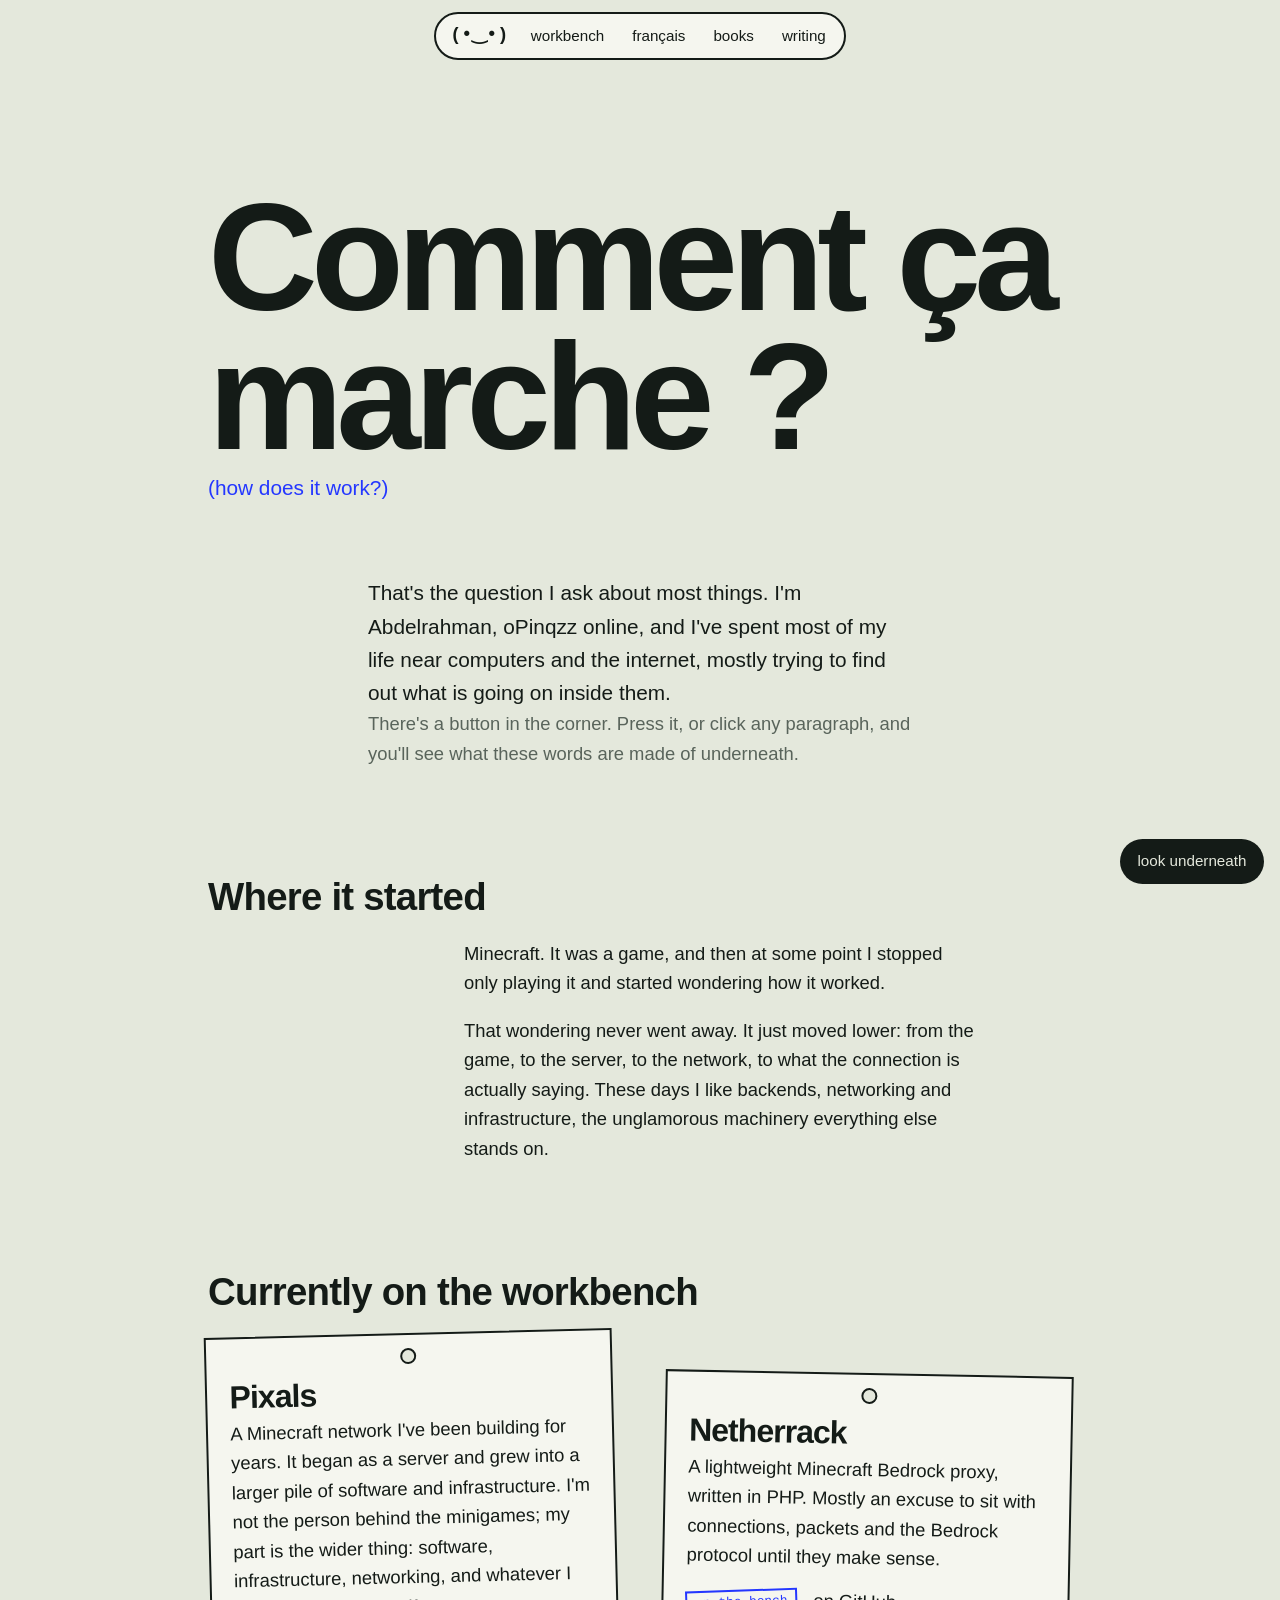
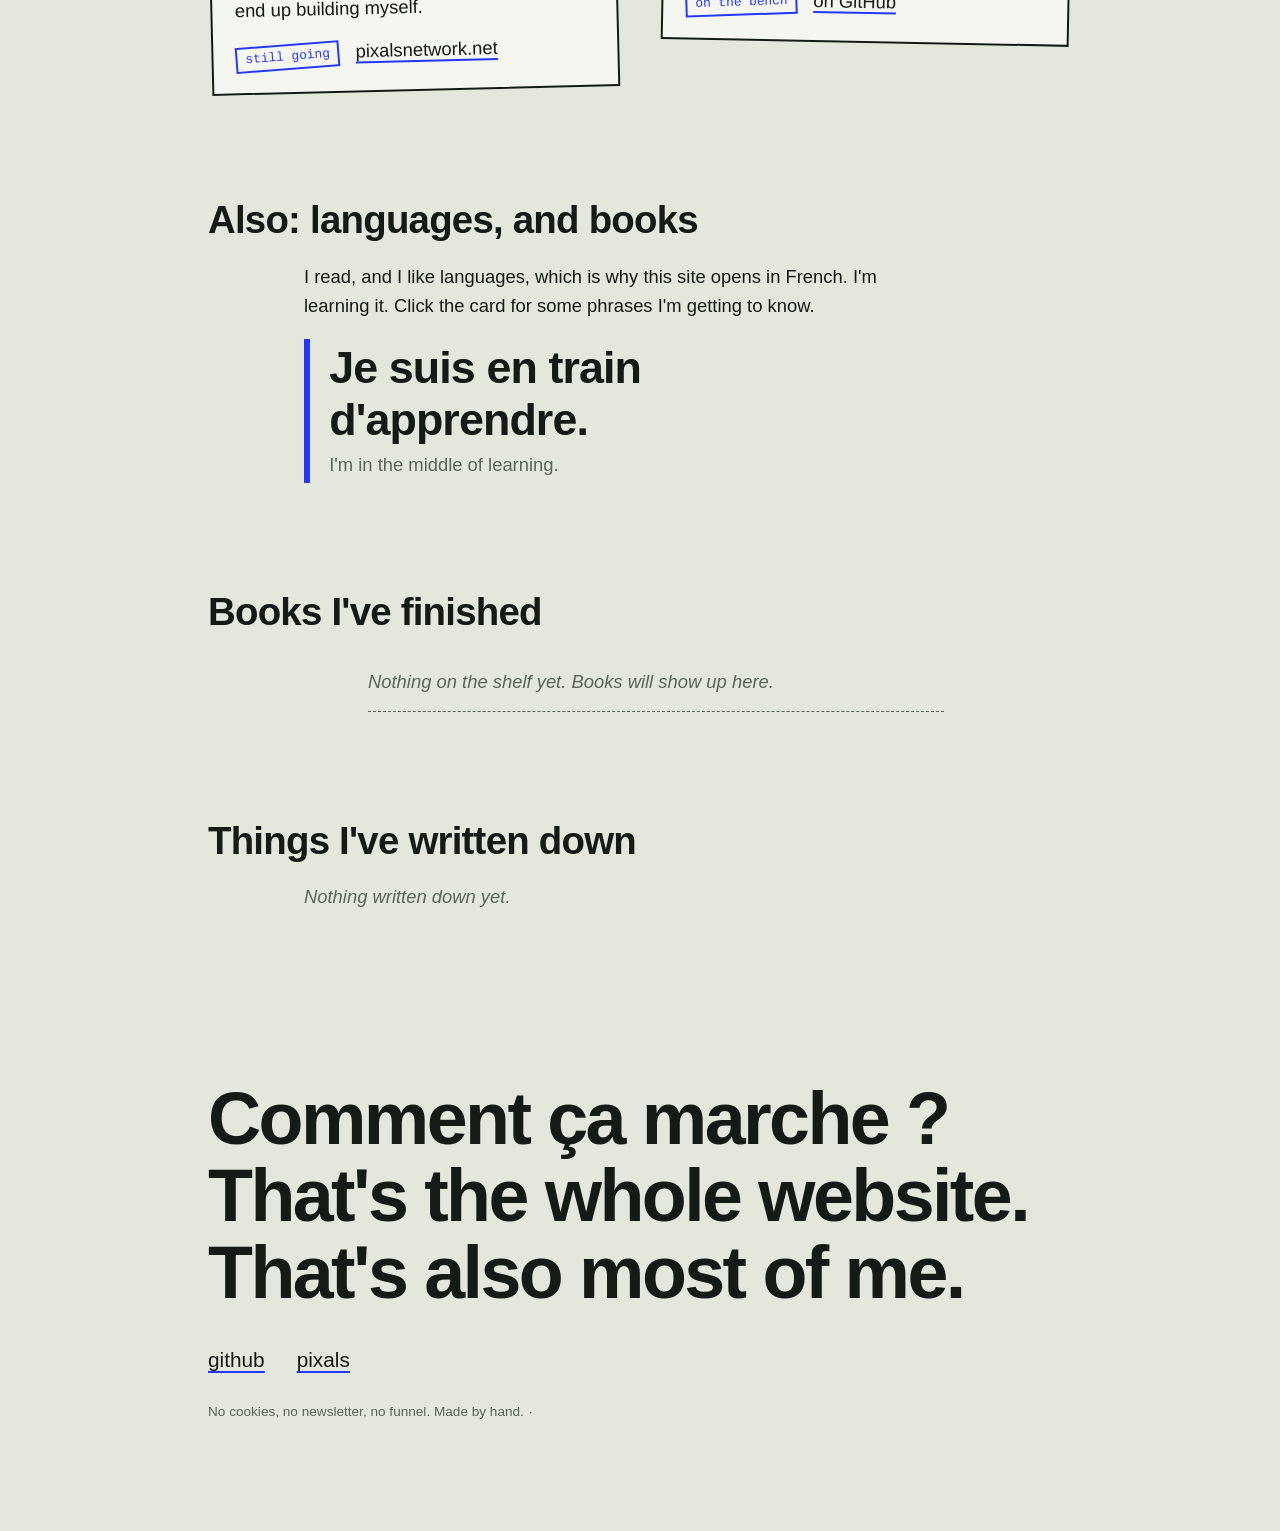
==== commit bef94a32: "Add files via upload" ====
--- a/index.html
+++ b/index.html
@@ -1,1348 +1,353 @@
 <!DOCTYPE html>
 <html lang="en">
 <head>
-    <meta charset="UTF-8">
-    <meta name="viewport" content="width=device-width, initial-scale=1.0">
-
-    <title>Abdelrahman — oPinqzz</title>
-
-    <style>
-        :root {
-            --bg: #242424;
-            --surface: #2b2b2b;
-            --surface-2: #303030;
-            --text: #f1efe9;
-            --muted: #aaa8a1;
-            --dim: #6e6c67;
-            --line: #414141;
-
-            /* New accent — intentionally NOT red */
-            --accent: #d6b85a;
-            --accent-soft: rgba(214, 184, 90, 0.12);
-        }
-
-        * {
-            box-sizing: border-box;
-            margin: 0;
-            padding: 0;
-        }
-
-        html {
-            scroll-behavior: smooth;
-        }
-
-        body {
-            background: var(--bg);
-            color: var(--text);
-
-            font-family:
-                Inter,
-                -apple-system,
-                BlinkMacSystemFont,
-                "Segoe UI",
-                sans-serif;
-
-            overflow-x: hidden;
-        }
-
-        a {
-            color: inherit;
-            text-decoration: none;
-        }
-
-        ::selection {
-            background: var(--accent);
-            color: #242424;
-        }
-
-        /* ----------------------------------
-           Background
-        ---------------------------------- */
-
-        body::before {
-            content: "";
-
-            position: fixed;
-            inset: 0;
-
-            pointer-events: none;
-
-            opacity: 0.035;
-
-            background-image:
-                linear-gradient(#fff 1px, transparent 1px),
-                linear-gradient(90deg, #fff 1px, transparent 1px);
-
-            background-size: 40px 40px;
-
-            mask-image: linear-gradient(
-                to bottom,
-                black,
-                transparent 80%
-            );
-        }
-
-        .page {
-            width: min(1180px, calc(100% - 48px));
-            margin: auto;
-        }
-
-        /* ----------------------------------
-           Top bar
-        ---------------------------------- */
-
-        .topbar {
-            height: 64px;
-
-            display: flex;
-            align-items: center;
-            justify-content: space-between;
-
-            border-bottom: 1px solid var(--line);
-
-            color: var(--muted);
-            font-size: 12px;
-        }
-
-        .identity {
-            display: flex;
-            align-items: center;
-            gap: 12px;
-        }
-
-        .identity-mark {
-            width: 12px;
-            height: 12px;
-
-            border: 1px solid var(--accent);
-
-            transform: rotate(45deg);
-
-            transition: transform 0.3s ease;
-        }
-
-        .identity:hover .identity-mark {
-            transform: rotate(135deg);
-        }
-
-        .handle {
-            color: var(--text);
-            font-weight: 700;
-        }
-
-        .top-right {
-            display: flex;
-            gap: 24px;
-        }
-
-        .top-right a {
-            transition: color 0.2s ease;
-        }
-
-        .top-right a:hover {
-            color: var(--accent);
-        }
-
-        /* ----------------------------------
-           Hero
-        ---------------------------------- */
-
-        .hero {
-            min-height: calc(100vh - 64px);
-
-            display: flex;
-            align-items: center;
-
-            position: relative;
-        }
-
-        .hero-inner {
-            width: 100%;
-
-            display: grid;
-            grid-template-columns: 1fr 260px;
-
-            gap: 100px;
-
-            align-items: end;
-        }
-
-        .tiny {
-            color: var(--accent);
-
-            font-family:
-                ui-monospace,
-                SFMono-Regular,
-                Menlo,
-                monospace;
-
-            font-size: 11px;
-
-            letter-spacing: 0.12em;
-            text-transform: uppercase;
-
-            margin-bottom: 24px;
-        }
-
-        h1 {
-            font-size: clamp(72px, 12vw, 155px);
-
-            line-height: 0.82;
-
-            letter-spacing: -0.085em;
-
-            font-weight: 850;
-
-            margin-bottom: 42px;
-        }
-
-        h1 .outline {
-            color: transparent;
-
-            -webkit-text-stroke: 1px var(--text);
-
-            transition:
-                color 0.3s ease,
-                -webkit-text-stroke 0.3s ease;
-        }
-
-        h1:hover .outline {
-            color: var(--accent);
-            -webkit-text-stroke: 1px var(--accent);
-        }
-
-        .hero-description {
-            max-width: 680px;
-
-            font-size: 21px;
-
-            line-height: 1.55;
-
-            color: #d0cdc5;
-        }
-
-        .hero-description strong {
-            color: var(--text);
-        }
-
-        .hero-side {
-            border-left: 1px solid var(--accent);
-
-            padding-left: 20px;
-
-            color: var(--muted);
-
-            font-family:
-                ui-monospace,
-                SFMono-Regular,
-                Menlo,
-                monospace;
-
-            font-size: 11px;
-
-            line-height: 1.9;
-        }
-
-        .hero-side-title {
-            color: var(--text);
-
-            margin-bottom: 12px;
-
-            font-size: 12px;
-
-            font-weight: 700;
-        }
-
-        .status {
-            color: var(--accent);
-        }
-
-        .scroll-hint {
-            margin-top: 70px;
-
-            display: flex;
-            align-items: center;
-
-            gap: 12px;
-
-            color: var(--dim);
-
-            font-family:
-                ui-monospace,
-                SFMono-Regular,
-                Menlo,
-                monospace;
-
-            font-size: 10px;
-        }
-
-        .scroll-line {
-            width: 45px;
-            height: 1px;
-
-            background: var(--accent);
-        }
-
-        /* ----------------------------------
-           Weird ticker
-        ---------------------------------- */
-
-        .ticker {
-            border-top: 1px solid var(--line);
-            border-bottom: 1px solid var(--line);
-
-            overflow: hidden;
-
-            white-space: nowrap;
-
-            color: var(--dim);
-
-            font-family:
-                ui-monospace,
-                SFMono-Regular,
-                Menlo,
-                monospace;
-
-            font-size: 10px;
-
-            padding: 12px 0;
-        }
-
-        .ticker-track {
-            width: max-content;
-
-            animation: ticker 28s linear infinite;
-        }
-
-        .ticker span {
-            margin-right: 55px;
-        }
-
-        .ticker .highlight {
-            color: var(--accent);
-        }
-
-        @keyframes ticker {
-            from {
-                transform: translateX(0);
-            }
-
-            to {
-                transform: translateX(-50%);
-            }
-        }
-
-        /* ----------------------------------
-           About
-        ---------------------------------- */
-
-        section {
-            padding: 140px 0;
-        }
-
-        .section-number {
-            color: var(--accent);
-
-            font-family:
-                ui-monospace,
-                SFMono-Regular,
-                Menlo,
-                monospace;
-
-            font-size: 11px;
-
-            margin-bottom: 22px;
-        }
-
-        .about-grid {
-            display: grid;
-
-            grid-template-columns: 0.7fr 1.3fr;
-
-            gap: 100px;
-        }
-
-        .about h2,
-        .projects h2 {
-            font-size: clamp(45px, 7vw, 82px);
-
-            line-height: 0.9;
-
-            letter-spacing: -0.075em;
-        }
-
-        .about-text {
-            max-width: 720px;
-
-            font-size: 22px;
-
-            line-height: 1.65;
-
-            color: #d1cec7;
-        }
-
-        .about-text p + p {
-            margin-top: 28px;
-        }
-
-        .about-text .emphasis {
-            color: var(--text);
-
-            border-bottom: 1px solid var(--accent);
-        }
-
-        .little-things {
-            margin-top: 45px;
-
-            display: flex;
-
-            flex-wrap: wrap;
-
-            gap: 8px;
-        }
-
-        .little-thing {
-            border: 1px solid var(--line);
-
-            padding: 9px 12px;
-
-            color: var(--muted);
-
-            font-family:
-                ui-monospace,
-                SFMono-Regular,
-                Menlo,
-                monospace;
-
-            font-size: 11px;
-
-            transition:
-                border-color 0.2s ease,
-                color 0.2s ease,
-                transform 0.2s ease;
-        }
-
-        .little-thing:hover {
-            border-color: var(--accent);
-
-            color: var(--accent);
-
-            transform: translateY(-2px);
-        }
-
-        /* ----------------------------------
-           Projects
-        ---------------------------------- */
-
-        .projects {
-            border-top: 1px solid var(--line);
-        }
-
-        .projects-intro {
-            display: grid;
-
-            grid-template-columns: 0.7fr 1.3fr;
-
-            gap: 100px;
-        }
-
-        .projects-subtitle {
-            color: var(--muted);
-
-            font-size: 16px;
-
-            line-height: 1.7;
-
-            max-width: 550px;
-        }
-
-        .project-list {
-            margin-top: 65px;
-
-            border-top: 1px solid var(--line);
-        }
-
-        .project {
-            display: grid;
-
-            grid-template-columns: 70px 1fr 150px;
-
-            gap: 25px;
-
-            padding: 32px 0;
-
-            border-bottom: 1px solid var(--line);
-
-            transition:
-                padding-left 0.25s ease,
-                background 0.25s ease;
-        }
-
-        .project:hover {
-            padding-left: 18px;
-
-            background:
-                linear-gradient(
-                    90deg,
-                    var(--accent-soft),
-                    transparent 70%
-                );
-        }
-
-        .project-number {
-            color: var(--dim);
-
-            font-family:
-                ui-monospace,
-                SFMono-Regular,
-                Menlo,
-                monospace;
-
-            font-size: 11px;
-        }
-
-        .project h3 {
-            font-size: 35px;
-
-            letter-spacing: -0.055em;
-
-            margin-bottom: 8px;
-
-            transition: color 0.2s ease;
-        }
-
-        .project:hover h3 {
-            color: var(--accent);
-        }
-
-        .project-description {
-            color: var(--muted);
-
-            max-width: 650px;
-
-            font-size: 13px;
-
-            line-height: 1.75;
-        }
-
-        .project-meta {
-            text-align: right;
-
-            color: var(--dim);
-
-            font-family:
-                ui-monospace,
-                SFMono-Regular,
-                Menlo,
-                monospace;
-
-            font-size: 10px;
-
-            line-height: 1.8;
-        }
-
-        .project-meta .active {
-            color: var(--accent);
-        }
-
-        /* ----------------------------------
-           Terminal
-        ---------------------------------- */
-
-        .terminal-section {
-            border-top: 1px solid var(--line);
-
-            padding-top: 100px;
-        }
-
-        .terminal-label {
-            color: var(--accent);
-
-            font-family:
-                ui-monospace,
-                SFMono-Regular,
-                Menlo,
-                monospace;
-
-            font-size: 11px;
-
-            margin-bottom: 20px;
-        }
-
-        .terminal {
-            background: #202020;
-
-            border: 1px solid var(--line);
-
-            box-shadow: 12px 12px 0 rgba(0, 0, 0, 0.12);
-        }
-
-        .terminal-header {
-            height: 40px;
-
-            display: flex;
-            align-items: center;
-
-            gap: 7px;
-
-            padding: 0 14px;
-
-            border-bottom: 1px solid var(--line);
-        }
-
-        .terminal-dot {
-            width: 8px;
-            height: 8px;
-
-            border-radius: 50%;
-
-            background: #555;
-        }
-
-        .terminal-dot:first-child {
-            background: var(--accent);
-        }
-
-        .terminal-title {
-            margin-left: 8px;
-
-            color: var(--dim);
-
-            font-size: 10px;
-        }
-
-        .terminal-body {
-            min-height: 260px;
-
-            padding: 25px;
-
-            font-family:
-                ui-monospace,
-                SFMono-Regular,
-                Menlo,
-                monospace;
-
-            font-size: 12px;
-
-            line-height: 2;
-        }
-
-        .prompt {
-            color: var(--accent);
-        }
-
-        .terminal-output {
-            color: #aaa8a1;
-
-            margin-bottom: 14px;
-        }
-
-        .command-line {
-            display: flex;
-        }
-
-        #command {
-            width: 100%;
-
-            background: transparent;
-
-            border: 0;
-            outline: 0;
-
-            color: var(--text);
-
-            font: inherit;
-        }
-
-        /* ----------------------------------
-           Contact / ending
-        ---------------------------------- */
-
-        .ending {
-            padding-bottom: 70px;
-        }
-
-        .ending-grid {
-            display: flex;
-
-            align-items: flex-end;
-
-            justify-content: space-between;
-
-            gap: 50px;
-        }
-
-        .ending h2 {
-            font-size: clamp(55px, 9vw, 110px);
-
-            line-height: 0.82;
-
-            letter-spacing: -0.085em;
-        }
-
-        .ending h2 span {
-            color: var(--accent);
-        }
-
-        .ending-side {
-            color: var(--muted);
-
-            font-size: 12px;
-
-            line-height: 2;
-
-            text-align: right;
-        }
-
-        .ending-side a:hover {
-            color: var(--accent);
-        }
-
-        footer {
-            border-top: 1px solid var(--line);
-
-            padding: 25px 0;
-
-            color: var(--dim);
-
-            font-family:
-                ui-monospace,
-                SFMono-Regular,
-                Menlo,
-                monospace;
-
-            font-size: 10px;
-
-            display: flex;
-
-            justify-content: space-between;
-        }
-
-        /* ----------------------------------
-           Responsive
-        ---------------------------------- */
-
-        @media (max-width: 800px) {
-
-            .page {
-                width: min(100% - 28px, 620px);
-            }
-
-            .top-right {
-                display: none;
-            }
-
-            .hero {
-                min-height: auto;
-
-                padding: 100px 0 120px;
-            }
-
-            .hero-inner,
-            .about-grid,
-            .projects-intro {
-                grid-template-columns: 1fr;
-
-                gap: 50px;
-            }
-
-            h1 {
-                font-size: clamp(65px, 19vw, 110px);
-            }
-
-            .hero-description {
-                font-size: 18px;
-            }
-
-            .hero-side {
-                max-width: 380px;
-            }
-
-            section {
-                padding: 100px 0;
-            }
-
-            .about-text {
-                font-size: 19px;
-            }
-
-            .project {
-                grid-template-columns: 42px 1fr;
-
-                gap: 12px;
-            }
-
-            .project-meta {
-                grid-column: 2;
-
-                text-align: left;
-
-                margin-top: 5px;
-            }
-
-            .project h3 {
-                font-size: 29px;
-            }
-
-            .ending-grid {
-                flex-direction: column;
-
-                align-items: flex-start;
-            }
-
-            .ending-side {
-                text-align: left;
-            }
-
-            footer {
-                display: block;
-            }
-
-            footer span {
-                display: block;
-
-                margin-top: 8px;
-            }
-        }
-    </style>
+<meta charset="utf-8">
+<meta name="viewport" content="width=device-width, initial-scale=1, viewport-fit=cover">
+<title>comment ça marche ? — oPinqzz</title>
+<meta name="description" content="Abdelrahman, online as oPinqzz. A small corner of the internet about how things work.">
+<style>
+:root{
+  --bg:#e4e8dc;--paper:#f5f6ef;--ink:#141b17;--dim:#59645b;--blue:#2437ff;
+  --sans:"Gill Sans","Gill Sans MT","Trebuchet MS",Verdana,sans-serif;
+  --mono:ui-monospace,"SF Mono",Menlo,Consolas,monospace;
+  box-sizing:border-box;padding-top:env(safe-area-inset-top,0px);padding-bottom:env(safe-area-inset-bottom,0px);
+}
+html{scroll-padding-top:env(safe-area-inset-top,0px)}
+*,*::before,*::after{box-sizing:inherit}
+body{margin:0;background:var(--bg);color:var(--ink);font-family:var(--sans);font-size:1.15rem;line-height:1.6;transition:background .3s,color .3s}
+body.all{--bg:#0f1512;--paper:#18211c;--ink:#b9f2cd;--dim:#6f9580;--blue:#8f9bff;font-family:var(--mono)}
+::selection{background:var(--blue);color:var(--bg)}
+a{color:inherit;text-decoration-color:var(--blue);text-decoration-thickness:2px;text-underline-offset:.2em}
+a:hover{color:var(--blue)}
+:focus-visible{outline:3px solid var(--blue);outline-offset:3px}
+.wrap{max-width:60rem;margin:0 auto;padding:1.25rem clamp(1.1rem,5vw,3rem) 6rem}
+.small{font-size:.85rem;color:var(--dim)}
+.u{cursor:help}
+.u .h{display:none;word-break:break-all;font-family:var(--mono);font-size:.8em;line-height:1.5}
+.u.x .h{display:inline}
+.u.x .o{position:absolute;width:1px;height:1px;overflow:hidden;clip-path:inset(50%)}
+
+h1{margin:clamp(3rem,12vh,7rem) 0 .25rem;font-size:clamp(3rem,12.5vw,9.5rem);line-height:.92;letter-spacing:-.045em;font-weight:800}
+h1.x{font-size:clamp(1.3rem,4vw,2.2rem);letter-spacing:0;line-height:1.4}
+.gloss{margin:0 0 clamp(2.5rem,8vh,5rem);font-size:1.3rem;color:var(--blue)}
+.intro{max-width:34rem;margin:0 0 0 clamp(0rem,14vw,10rem);font-size:1.3rem}
+.intro+.intro{color:var(--dim);font-size:1.15rem}
+
+h2{margin:clamp(4rem,12vh,8rem) 0 1.25rem;font-size:clamp(1.6rem,4vw,2.4rem);line-height:1.1;letter-spacing:-.02em}
+.where{max-width:32rem;margin-left:clamp(0rem,22vw,16rem)}
+.where p{margin:0 0 1em}
+
+/* workbench */
+.bench{display:grid;grid-template-columns:1fr 1fr;gap:2.5rem 3rem;align-items:start}
+.tag{position:relative;background:var(--paper);border:2px solid var(--ink);padding:2.6rem 1.4rem 1.4rem;transform:rotate(-1.4deg);transition:transform .2s}
+.tag:nth-child(2){transform:rotate(1.1deg) translateY(2.5rem)}
+.tag:hover{transform:rotate(0) translateY(-4px)}
+.tag::before{content:"";position:absolute;top:.8rem;left:50%;margin-left:-.5rem;width:1rem;height:1rem;border-radius:50%;border:2px solid var(--ink);background:var(--bg)}
+.tag h3{margin:0 0 .4rem;font-size:2rem;letter-spacing:-.03em;line-height:1}
+.tag p{margin:.4rem 0 .9rem}
+.stamp{display:inline-block;border:2px solid var(--blue);color:var(--blue);padding:.05rem .5rem;font-family:var(--mono);font-size:.8rem;transform:rotate(-3deg)}
+
+/* french */
+.fr{max-width:36rem;margin-left:clamp(0rem,8vw,6rem)}
+.card{display:block;width:100%;text-align:left;font:inherit;color:inherit;background:none;border:0;border-left:6px solid var(--blue);padding:.2rem 0 .2rem 1.2rem;cursor:pointer}
+.card b{display:block;font-size:clamp(1.8rem,5vw,2.8rem);line-height:1.15;letter-spacing:-.02em}
+.card span{display:block;color:var(--dim);margin-top:.3rem}
+.card:hover b{color:var(--blue)}
+
+/* end */
+.end{margin-top:clamp(5rem,16vh,10rem)}
+.end p.big{margin:0;font-size:clamp(2rem,7vw,4.6rem);line-height:1.05;letter-spacing:-.035em;font-weight:800;max-width:14em}
+.links{display:flex;gap:2rem;flex-wrap:wrap;margin:2rem 0 1.5rem;font-size:1.3rem}
+
+/* nav */
+.nav{position:sticky;top:env(safe-area-inset-top,0px);z-index:4;display:flex;justify-content:center;padding:.75rem 1rem 0;pointer-events:none}
+.nav nav{pointer-events:auto;display:flex;align-items:center;gap:.25rem;max-width:100%;background:var(--paper);border:2px solid var(--ink);border-radius:2rem;padding:.3rem .4rem .3rem .9rem;overflow-x:auto;scrollbar-width:none}
+.nav nav::-webkit-scrollbar{display:none}
+.face{font-family:var(--mono);font-weight:700;color:var(--ink);text-decoration:none;white-space:nowrap;margin-right:.4rem}
+.face::after{content:"(•‿•)"}
+.face:hover::after{content:"(•o•)"}
+.nav a:not(.face){font-size:.95rem;text-decoration:none;padding:.3rem .75rem;border-radius:1.5rem;white-space:nowrap}
+.nav a:not(.face):hover{background:var(--blue);color:#fff}
+
+/* shelf + writing */
+.shelf{list-style:none;margin:0;padding:0;max-width:36rem;margin-left:clamp(0rem,14vw,10rem)}
+.shelf li{padding:.9rem 0;border-bottom:1px dashed var(--dim)}
+.shelf b{font-size:1.25rem}.shelf .small{display:block}
+.shelf p{margin:.3rem 0 0}
+.post{max-width:36rem;margin-left:clamp(0rem,8vw,6rem);padding-bottom:1.5rem}
+.post h3{margin:0;font-size:1.6rem;letter-spacing:-.02em}
+.empty{color:var(--dim);font-style:italic}
+#door{background:none;border:0;color:var(--dim);font:inherit;cursor:pointer;padding:0 .3rem}
+#door:hover{color:var(--blue)}
+
+/* admin */
+#admin{position:fixed;inset:0;z-index:9;background:rgba(10,14,12,.6);overflow-y:auto;padding:1rem}
+#admin[hidden]{display:none}
+.pnl{max-width:34rem;margin:2vh auto;background:var(--paper);color:var(--ink);border:2px solid var(--ink);padding:1.2rem;font-family:var(--sans)}
+.ph{display:flex;justify-content:space-between;align-items:center;margin-bottom:1rem}
+.pnl label{display:block;margin:.7rem 0 .2rem;font-size:.9rem;color:var(--dim)}
+.pnl input,.pnl textarea,.pnl select{width:100%;font:inherit;font-size:1rem;background:var(--bg);color:var(--ink);border:1px solid var(--ink);padding:.45rem .6rem}
+.pnl textarea{min-height:8rem}
+.pnl button{font:inherit;background:var(--ink);color:var(--bg);border:0;padding:.5rem 1rem;margin-top:.8rem;cursor:pointer}
+.pnl button.ghost{background:none;color:var(--ink);border:1px solid var(--ink)}
+.pnl .row{display:flex;gap:.5rem;flex-wrap:wrap}
+.pnl h4{margin:1.4rem 0 .3rem}
+.pnl ul{list-style:none;margin:0;padding:0}
+.pnl li{display:flex;justify-content:space-between;gap:1rem;padding:.4rem 0;border-bottom:1px dashed var(--dim)}
+.pnl li button{margin:0;padding:.1rem .5rem;background:none;color:var(--ink);border:1px solid var(--ink)}
+#pmsg{min-height:1.5em;margin-top:.8rem;color:var(--blue)}
+
+/* switch */
+#sw{position:fixed;right:max(1rem,env(safe-area-inset-right,0px));bottom:calc(1rem + env(safe-area-inset-bottom,0px));font:inherit;font-size:.95rem;background:var(--ink);color:var(--bg);border:0;border-radius:2rem;padding:.65rem 1.1rem;cursor:pointer;z-index:5}
+#sw:hover{background:var(--blue);color:#fff}
+#cap{min-height:1.5em}
+
+@media (max-width:720px){
+  body{font-size:1.05rem}
+  .intro,.where,.fr{margin-left:0}
+  .bench{grid-template-columns:1fr}
+  .tag:nth-child(2){transform:rotate(1.1deg)}
+  .shelf,.post{margin-left:0}
+}
+@media (prefers-reduced-motion:reduce){*{transition:none!important}}
+</style>
 </head>
-
 <body>
-
-<div class="page">
-
-    <!-- TOP -->
-
-    <header class="topbar">
-
-        <a href="#" class="identity">
-            <span class="identity-mark"></span>
-
-            <span class="handle">
-                oPinqzz
-            </span>
-
-            <span>
-                / Abdelrahman
-            </span>
-        </a>
-
-        <nav class="top-right">
-            <a href="#about">about</a>
-            <a href="#projects">things</a>
-            <a href="https://github.com/PixalsNetwork" target="_blank">
-                github ↗
-            </a>
-        </nav>
-
-    </header>
-
-
-    <!-- HERO -->
-
-    <section class="hero">
-
-        <div class="hero-inner">
-
-            <div>
-
-                <div class="tiny">
-                    // personal file, apparently
-                </div>
-
-                <h1>
-                    I'm<br>
-                    <span class="outline">Abdel</span>rahman.
-                </h1>
-
-                <p class="hero-description">
-                    I like understanding things.
-                    <strong>Computers, software, systems, people,
-                    languages, and whatever else manages to become
-                    interesting.</strong>
-                    Sometimes that curiosity turns into a project.
-                </p>
-
-                <div class="scroll-hint">
-                    <span class="scroll-line"></span>
-                    keep going. there is no particular reason.
-                </div>
-
-            </div>
-
-
-            <aside class="hero-side">
-
-                <div class="hero-side-title">
-                    CURRENTLY
-                </div>
-
-                learning software<br>
-                building Pixals<br>
-                developing Netherrack~ in a way...<br>
-                learning French<br>
-                reading things<br>
-                thinking too much about systems
-
-                <br><br>
-
-                <span class="status">
-                    ● probably building something
-                </span>
-
-            </aside>
-
-        </div>
-
-    </section>
-
-
-    <!-- TICKER -->
-
-    <!-- ABOUT -->
-
-    <section class="about" id="about">
-
-        <div class="about-grid">
-
-            <div>
-
-                <div class="section-number">
-                    01 / WHO
-                </div>
-
-                <h2>
-                    So what<br>
-                    am I like?
-                </h2>
-
-            </div>
-
-
-            <div>
-
-                <div class="about-text">
-
-                    <p>
-                        I've spent a ridiculous amount of time around
-                        computers and the internet. Not because I had some
-                        carefully designed career plan, but because I kept
-                        wondering how things worked.
-                    </p>
-
-                    <p>
-                        Minecraft was one of the places where that curiosity
-                        became practical. I started making things, then
-                        started making the things underneath those things.
-                    </p>
-
-                    <p>
-                        These days I'm interested in software, backend
-                        systems, networking, infrastructure, languages,
-                        and generally figuring out what is happening
-                        underneath the surface.
-                    </p>
-
-                </div>
-
-
-                <div class="little-things">
-
-                    <span class="little-thing">software</span>
-                    <span class="little-thing">backend</span>
-                    <span class="little-thing">networking</span>
-                    <span class="little-thing">Linux</span>
-                    <span class="little-thing">PHP</span>
-                    <span class="little-thing">TypeScript</span>
-                    <span class="little-thing">Minecraft</span>
-                    <span class="little-thing">French</span>
-                    <span class="little-thing">books</span>
-                    <span class="little-thing">curiosity</span>
-
-                </div>
-
-            </div>
-
-        </div>
-
-    </section>
-
-
-    <!-- PROJECTS -->
-
-    <section class="projects" id="projects">
-
-        <div class="projects-intro">
-
-            <div>
-
-                <div class="section-number">
-                    02 / THINGS I MADE
-                </div>
-
-                <h2>
-                    A few<br>
-                    rabbit holes.
-                </h2>
-
-            </div>
-
-            <p class="projects-subtitle">
-                These aren't presented as a list of achievements.
-                They're just some of the things I've spent time making
-                because I wanted to see if I could.
-            </p>
-
-        </div>
-
-
-        <div class="project-list">
-
-
-            <!-- PIXALS -->
-
-            <a
-                class="project"
-                href="https://pixalsnetwork.net"
-                target="_blank"
-            >
-
-                <div class="project-number">
-                    01
-                </div>
-
-                <div>
-
-                    <h3>
-                        Pixals
-                    </h3>
-
-                    <p class="project-description">
-                        A Minecraft network and software ecosystem I've
-                        been building for years. What began as a server
-                        became a place to experiment with infrastructure,
-                        systems, networking and software architecture.
-                    </p>
-
-                </div>
-
-                <div class="project-meta">
-
-                    <span class="active">
-                        ● ACTIVE
-                    </span>
-
-                    <br>
-
-                    pixalsnetwork.net ↗
-
-                </div>
-
-            </a>
-
-
-            <!-- NETHERRACK -->
-
-            <a
-                class="project"
-                href="https://github.com/PixalsNetwork/Netherrack"
-                target="_blank"
-            >
-
-                <div class="project-number">
-                    02
-                </div>
-
-                <div>
-
-                    <h3>
-                        Netherrack
-                    </h3>
-
-                    <p class="project-description">
-                        A lightweight Minecraft Bedrock PHP proxy.
-                        It started as a networking problem and turned
-                        into a rather deep dive into connections,
-                        packets and how the Bedrock protocol actually
-                        behaves.
-                    </p>
-
-                </div>
-
-                <div class="project-meta">
-
-                    <span class="active">
-                        ● BUILDING
-                    </span>
-
-                    <br>
-
-                    GitHub ↗
-
-                </div>
-
-            </a>
-
-
-            <!-- EXPERIMENTS -->
-
-            <div class="project">
-
-                <div class="project-number">
-                    03
-                </div>
-
-                <div>
-
-                    <h3>
-                        The experiments
-                    </h3>
-
-                    <p class="project-description">
-                        Small programs, abandoned ideas, experiments,
-                        bugs that became features, features that became
-                        bugs, and random technical rabbit holes.
-                        Not everything needs a public repository.
-                    </p>
-
-                </div>
-
-                <div class="project-meta">
-
-                    SOMETIMES<br>
-                    PRIVATE
-
-                </div>
-
-            </div>
-
-        </div>
-
-    </section>
-
-
-    <!-- TERMINAL -->
-
-    <section class="terminal-section">
-
-        <div class="terminal-label">
-            03 / YOU FOUND THE UNNECESSARY TERMINAL
-        </div>
-
-
-        <div class="terminal">
-
-            <div class="terminal-header">
-
-                <span class="terminal-dot"></span>
-                <span class="terminal-dot"></span>
-                <span class="terminal-dot"></span>
-
-                <span class="terminal-title">
-                    abdelrahman@life: ~
-                </span>
-
-            </div>
-
-
-            <div
-                class="terminal-body"
-                id="terminal"
-            >
-
-                <div>
-                    <span class="prompt">$</span>
-                    help
-                </div>
-
-                <div class="terminal-output">
-                    commands:
-                    <strong>whoami</strong> ·
-                    <strong>projects</strong> ·
-                    <strong>why</strong> ·
-                    <strong>random</strong> ·
-                    <strong>clear</strong>
-                </div>
-
-
-                <div class="command-line">
-
-                    <span class="prompt">
-                        $&nbsp;
-                    </span>
-
-                    <input
-                        id="command"
-                        autocomplete="off"
-                        spellcheck="false"
-                    >
-
-                </div>
-
-            </div>
-
-        </div>
-
-    </section>
-
-
-    <!-- END -->
-
-    <section class="ending">
-
-        <div class="ending-grid">
-
-            <h2>
-                anyway,<br>
-                that's<br>
-                <span>me.</span>
-            </h2>
-
-
-            <div class="ending-side">
-
-                If you somehow got this far:
-
-                <br><br>
-
-                <a
-                    href="https://github.com/PixalsNetwork"
-                    target="_blank"
-                >
-                    github ↗
-                </a>
-
-                <br>
-
-                <a
-                    href="https://pixalsnetwork.net"
-                    target="_blank"
-                >
-                    Pixals ↗
-                </a>
-
-                <br><br>
-
-                no newsletter.<br>
-                no productivity funnel.<br>
-
-            </div>
-
-        </div>
-
-    </section>
-
-
-    <footer>
-
-        <span>
-            © 2026 Abdelrahman / oPinqzz
-        </span>
-
-        <span>
-            made with HTML, CSS & unnecessary curiosity, Using AI
-        </span>
-
-    </footer>
-
-</div>
-
+<header class="nav"><nav aria-label="Site">
+  <a class="face" href="#top" aria-label="oPinqzz, top of page"></a>
+  <a href="#workbench">workbench</a><a href="#francais">français</a><a href="#books">books</a><a href="#writing">writing</a>
+</nav></header>
+<div class="wrap" id="top">
+
+<main>
+<h1 class="u">Comment ça marche&nbsp;?</h1>
+<p class="gloss">(how does it work?)</p>
+
+<p class="intro u">That's the question I ask about most things. I'm Abdelrahman, oPinqzz online, and I've spent most of my life near computers and the internet, mostly trying to find out what is going on inside them.</p>
+<p class="intro"><span class="u">There's a button in the corner. Press it, or click any paragraph, and you'll see what these words are made of underneath.</span> <span class="small" id="cap"></span></p>
+
+<h2 class="u">Where it started</h2>
+<div class="where">
+  <p class="u">Minecraft. It was a game, and then at some point I stopped only playing it and started wondering how it worked.</p>
+  <p class="u">That wondering never went away. It just moved lower: from the game, to the server, to the network, to what the connection is actually saying. These days I like backends, networking and infrastructure, the unglamorous machinery everything else stands on.</p>
+</div>
+
+<h2 class="u" id="workbench">Currently on the workbench</h2>
+<div class="bench">
+  <article class="tag">
+    <h3>Pixals</h3>
+    <p class="u">A Minecraft network I've been building for years. It began as a server and grew into a larger pile of software and infrastructure. I'm not the person behind the minigames; my part is the wider thing: software, infrastructure, networking, and whatever I end up building myself.</p>
+    <span class="stamp">still going</span> &nbsp; <a href="https://pixalsnetwork.net">pixalsnetwork.net</a>
+  </article>
+  <article class="tag">
+    <h3>Netherrack</h3>
+    <p class="u">A lightweight Minecraft Bedrock proxy, written in PHP. Mostly an excuse to sit with connections, packets and the Bedrock protocol until they make sense.</p>
+    <span class="stamp">on the bench</span> &nbsp; <a href="https://github.com/PixalsNetwork/Netherrack">on GitHub</a>
+  </article>
+</div>
+
+<h2 class="u" id="francais">Also: languages, and books</h2>
+<div class="fr">
+  <p class="u">I read, and I like languages, which is why this site opens in French. I'm learning it. Click the card for some phrases I'm getting to know.</p>
+  <button class="card" id="card" type="button" aria-live="polite"><b>Je suis en train d'apprendre.</b><span>I'm in the middle of learning.</span></button>
+</div>
+
+<h2 id="books">Books I've finished</h2>
+<ul class="shelf" id="shelf"></ul>
+
+<h2 id="writing">Things I've written down</h2>
+<div id="posts"></div>
+
+<div class="end">
+  <p class="big u">Comment ça marche&nbsp;? That's the whole website. That's also most of me.</p>
+  <div class="links"><a href="https://github.com/PixalsNetwork/Netherrack">github</a><a href="https://pixalsnetwork.net">pixals</a></div>
+  <p class="small">No cookies, no newsletter, no funnel. Made by hand.<button id="door" type="button" aria-label="Open admin panel">·</button></p>
+</div>
+</main>
+</div>
+
+
+<section id="admin" hidden aria-label="Admin panel"><div class="pnl">
+  <div class="ph"><b>the back room</b><button class="ghost" id="pclose" type="button" style="margin:0">close</button></div>
+  <form id="login">
+    <p class="small">No password lives in this site. Log in with a GitHub token that can write to this repo; it stays in your browser only.</p>
+    <label for="lo">Repo owner</label><input id="lo" required autocomplete="off">
+    <label for="lr">Repo name</label><input id="lr" required autocomplete="off">
+    <label for="lb">Branch</label><input id="lb" value="main" required autocomplete="off">
+    <label for="lt">Token</label><input id="lt" type="password" required autocomplete="off">
+    <label><input id="lk" type="checkbox" style="width:auto"> remember on this device</label>
+    <button type="submit">log in</button>
+  </form>
+  <div id="ed" hidden>
+    <h4>Add a book</h4>
+    <form id="fb">
+      <label for="bt">Title</label><input id="bt" required>
+      <label for="ba">Author</label><input id="ba">
+      <label for="bn">One line about it (optional)</label><input id="bn">
+      <button type="submit">add book</button>
+    </form>
+    <h4>Write a post</h4>
+    <form id="fp">
+      <label for="pt">Title</label><input id="pt" required>
+      <label for="pb">Text (blank line = new paragraph)</label><textarea id="pb" required></textarea>
+      <button type="submit">add post</button>
+    </form>
+    <h4>Already there</h4><ul id="lst"></ul>
+    <div class="row"><button type="button" class="ghost" id="lout">log out</button></div>
+  </div>
+  <p id="pmsg" role="status"></p>
+</div></section>
+
+<button id="sw" type="button" aria-pressed="false">look underneath</button>
 
 <script>
-
-    /*
-        Tiny terminal.
-        Because obviously the portfolio needed one.
-    */
-
-    const terminal = document.getElementById("terminal");
-    const command = document.getElementById("command");
-
-    const answers = {
-
-        whoami:
-            "Abdelrahman. Online: oPinqzz. Builder, student, software enthusiast, founder of Pixals.",
-
-        projects:
-            "Pixals. Netherrack. Several smaller experiments that currently live somewhere between 'idea' and 'why did I make this?'.",
-
-        why:
-            "Because understanding how something works is usually more interesting than simply using it.",
-
-        random:
-            "Fun fact: this terminal serves absolutely no important purpose.",
-
-        help:
-            "commands: whoami · projects · why · random · clear"
-
-    };
-
-
-    command.addEventListener("keydown", function (event) {
-
-        if (event.key !== "Enter") {
-            return;
-        }
-
-
-        const value = command.value.trim().toLowerCase();
-
-
-        const entered = document.createElement("div");
-
-        entered.innerHTML =
-            '<span class="prompt">$</span> ' +
-            escapeHTML(value);
-
-        terminal.insertBefore(
-            entered,
-            command.parentElement
-        );
-
-
-        if (value === "clear") {
-
-            terminal.innerHTML = "";
-
-        } else {
-
-            const response =
-                document.createElement("div");
-
-            response.className =
-                "terminal-output";
-
-            response.textContent =
-                answers[value] ||
-                "command not found. You came here expecting Linux, didn't you?";
-
-            terminal.insertBefore(
-                response,
-                command.parentElement
-            );
-
-        }
-
-
-        command.value = "";
-
-        command.focus();
-
+(function(){
+  var enc=new TextEncoder();
+  function hex(s){return Array.from(enc.encode(s)).map(function(b){return b.toString(16).padStart(2,'0')}).join(' ')}
+  var us=Array.prototype.slice.call(document.querySelectorAll('.u'));
+  us.forEach(function(e){
+    var t=e.textContent.replace(/\s+/g,' ').trim();
+    e.textContent='';
+    var o=document.createElement('span');o.className='o';o.textContent=t;
+    var h=document.createElement('span');h.className='h';h.setAttribute('aria-hidden','true');h.textContent=hex(t);
+    e.appendChild(o);e.appendChild(h);
+    e.addEventListener('click',function(){e.classList.toggle('x')});
+  });
+  var sw=document.getElementById('sw'),cap=document.getElementById('cap'),on=false;
+  sw.addEventListener('click',function(){
+    on=!on;
+    us.forEach(function(e){e.classList.toggle('x',on)});
+    document.body.classList.toggle('all',on);
+    sw.setAttribute('aria-pressed',on);
+    sw.textContent=on?'come back up':'look underneath';
+    cap.textContent=on?'utf-8: every letter is a number. the rest is agreement.':'';
+  });
+  var phrases=[
+    ["Je suis en train d'apprendre.","I'm in the middle of learning."],
+    ["Ça marche.","Works for me. (Also: it works.)"],
+    ["Pourquoi pas ?","Why not?"],
+    ["Je ne sais pas encore.","I don't know yet."]
+  ],i=0,card=document.getElementById('card');
+  card.addEventListener('click',function(){
+    i=(i+1)%phrases.length;
+    card.querySelector('b').textContent=phrases[i][0];
+    card.querySelector('span').textContent=phrases[i][1];
+  });
+
+  /* ---- content: data.json, rendered safely ---- */
+  var DATA={books:[],posts:[]},$=function(id){return document.getElementById(id)};
+  function el(tag,cls,txt){var n=document.createElement(tag);if(cls)n.className=cls;if(txt!=null)n.textContent=txt;return n}
+  function render(){
+    var sh=$('shelf'),ps=$('posts');sh.textContent='';ps.textContent='';
+    if(!DATA.books.length){var li=el('li','empty','Nothing on the shelf yet. Books will show up here.');sh.appendChild(li)}
+    DATA.books.slice().reverse().forEach(function(b){
+      var li=el('li');li.appendChild(el('b','',b.title));
+      var m=[];if(b.author)m.push('by '+b.author);if(b.date)m.push(b.date);
+      if(m.length)li.appendChild(el('span','small',m.join(', ')));
+      if(b.note)li.appendChild(el('p','',b.note));
+      sh.appendChild(li);
     });
-
-
-    function escapeHTML(value) {
-
-        return value
-            .replaceAll("&", "&amp;")
-            .replaceAll("<", "&lt;")
-            .replaceAll(">", "&gt;")
-            .replaceAll('"', "&quot;")
-            .replaceAll("'", "&#039;");
-
-    }
-
+    if(!DATA.posts.length)ps.appendChild(el('p','empty post','Nothing written down yet.'));
+    DATA.posts.slice().reverse().forEach(function(p){
+      var a=el('article','post');a.appendChild(el('h3','',p.title));a.appendChild(el('p','small',p.date||''));
+      String(p.body||'').split(/\n\s*\n/).forEach(function(t){if(t.trim())a.appendChild(el('p','',t.trim()))});
+      ps.appendChild(a);
+    });
+  }
+  fetch('data.json',{cache:'no-store'}).then(function(r){return r.ok?r.json():null}).then(function(d){
+    if(d&&Array.isArray(d.books)&&Array.isArray(d.posts))DATA=d;render();
+  }).catch(render);
+
+  /* ---- admin: GitHub API, no server, no database ---- */
+  var adm=$('admin'),msg=$('pmsg'),cfg=null,sha=null;
+  function say(t){msg.textContent=t||''}
+  function open(){
+    adm.hidden=false;
+    var h=location.hostname,o='',r='',seg=location.pathname.split('/')[1];
+    if(/\.github\.io$/.test(h)){o=h.split('.')[0];r=(seg&&seg!=='index.html')?seg:h}
+    var saved=JSON.parse(localStorage.getItem('opq_cfg')||'null');
+    if(saved){o=saved.o;r=saved.r;$('lb').value=saved.b}
+    $('lo').value=o;$('lr').value=r;
+    var tk=sessionStorage.getItem('opq_tk')||localStorage.getItem('opq_tk');
+    if(tk){$('lt').value=tk;}
+    $('lo').focus();
+  }
+  function close(){adm.hidden=true;if(location.hash==='#admin')history.replaceState(null,'',location.pathname)}
+  function gh(path,opts){
+    opts=opts||{};opts.headers={Authorization:'Bearer '+cfg.t,Accept:'application/vnd.github+json'};
+    return fetch('https://api.github.com/repos/'+cfg.o+'/'+cfg.r+path,opts);
+  }
+  function b64(s){var by=new TextEncoder().encode(s),o='';by.forEach(function(x){o+=String.fromCharCode(x)});return btoa(o)}
+  function unb64(s){var bin=atob(s.replace(/\s/g,'')),a=new Uint8Array(bin.length);for(var i=0;i<bin.length;i++)a[i]=bin.charCodeAt(i);return new TextDecoder().decode(a)}
+  function listing(){
+    var ul=$('lst');ul.textContent='';
+    [['books','title'],['posts','title']].forEach(function(k){
+      DATA[k[0]].forEach(function(it){
+        var li=el('li');li.appendChild(el('span','',k[0]==='books'?'book: '+it.title:'post: '+it.title));
+        var d=el('button','','remove');d.type='button';
+        d.addEventListener('click',function(){
+          if(!confirm('Remove "'+it.title+'"?'))return;
+          DATA[k[0]]=DATA[k[0]].filter(function(x){return x.id!==it.id});save('Removed.');
+        });
+        li.appendChild(d);ul.appendChild(li);
+      });
+    });
+  }
+  function save(ok){
+    say('saving to GitHub…');
+    var body={message:'update data.json from the back room',content:b64(JSON.stringify(DATA,null,2)+'\n'),branch:cfg.b};
+    if(sha)body.sha=sha;
+    return gh('/contents/data.json',{method:'PUT',body:JSON.stringify(body)}).then(function(r){
+      if(!r.ok)throw new Error(r.status===409||r.status===422?'out of sync, log in again to reload':'GitHub said '+r.status);
+      return r.json();
+    }).then(function(j){sha=j.content.sha;render();listing();say((ok||'Saved.')+' The live site updates in about a minute.')})
+    .catch(function(e){say('Could not save: '+e.message)});
+  }
+  $('login').addEventListener('submit',function(e){
+    e.preventDefault();
+    cfg={o:$('lo').value.trim(),r:$('lr').value.trim(),b:$('lb').value.trim(),t:$('lt').value.trim()};
+    say('checking…');
+    gh('').then(function(r){
+      if(r.status===401)throw new Error('token rejected');
+      if(r.status===404)throw new Error('repo not found (or the token cannot see it)');
+      return r.json();
+    }).then(function(j){
+      if(!j.permissions||!j.permissions.push)throw new Error('this token cannot write to the repo');
+      localStorage.setItem('opq_cfg',JSON.stringify({o:cfg.o,r:cfg.r,b:cfg.b}));
+      (($('lk').checked)?localStorage:sessionStorage).setItem('opq_tk',cfg.t);
+      return gh('/contents/data.json?ref='+encodeURIComponent(cfg.b));
+    }).then(function(r){
+      if(r.status===404){sha=null;return null}
+      if(!r.ok)throw new Error('GitHub said '+r.status);
+      return r.json();
+    }).then(function(j){
+      if(j){sha=j.sha;var d=JSON.parse(unb64(j.content));if(Array.isArray(d.books)&&Array.isArray(d.posts))DATA=d}
+      $('login').hidden=true;$('ed').hidden=false;render();listing();say('In. Add something.');
+    }).catch(function(err){say('Login failed: '+err.message)});
+  });
+  function today(){return new Date().toISOString().slice(0,10)}
+  function uid(){return Date.now().toString(36)}
+  $('fb').addEventListener('submit',function(e){
+    e.preventDefault();
+    DATA.books.push({id:uid(),title:$('bt').value.trim(),author:$('ba').value.trim(),note:$('bn').value.trim(),date:today()});
+    save('Book added.').then(function(){e.target.reset()});
+  });
+  $('fp').addEventListener('submit',function(e){
+    e.preventDefault();
+    DATA.posts.push({id:uid(),title:$('pt').value.trim(),body:$('pb').value.trim(),date:today()});
+    save('Post added.').then(function(){e.target.reset()});
+  });
+  $('lout').addEventListener('click',function(){
+    sessionStorage.removeItem('opq_tk');localStorage.removeItem('opq_tk');cfg=null;
+    $('lt').value='';$('ed').hidden=true;$('login').hidden=false;say('Logged out.');
+  });
+  $('door').addEventListener('click',open);
+  $('pclose').addEventListener('click',close);
+  document.addEventListener('keydown',function(e){if(e.key==='Escape'&&!adm.hidden)close()});
+  if(location.hash==='#admin')open();
+  window.addEventListener('hashchange',function(){if(location.hash==='#admin')open()});
+  console.log('comment ça marche ? you looked. good.');
+})();
 </script>
-
 </body>
 </html>
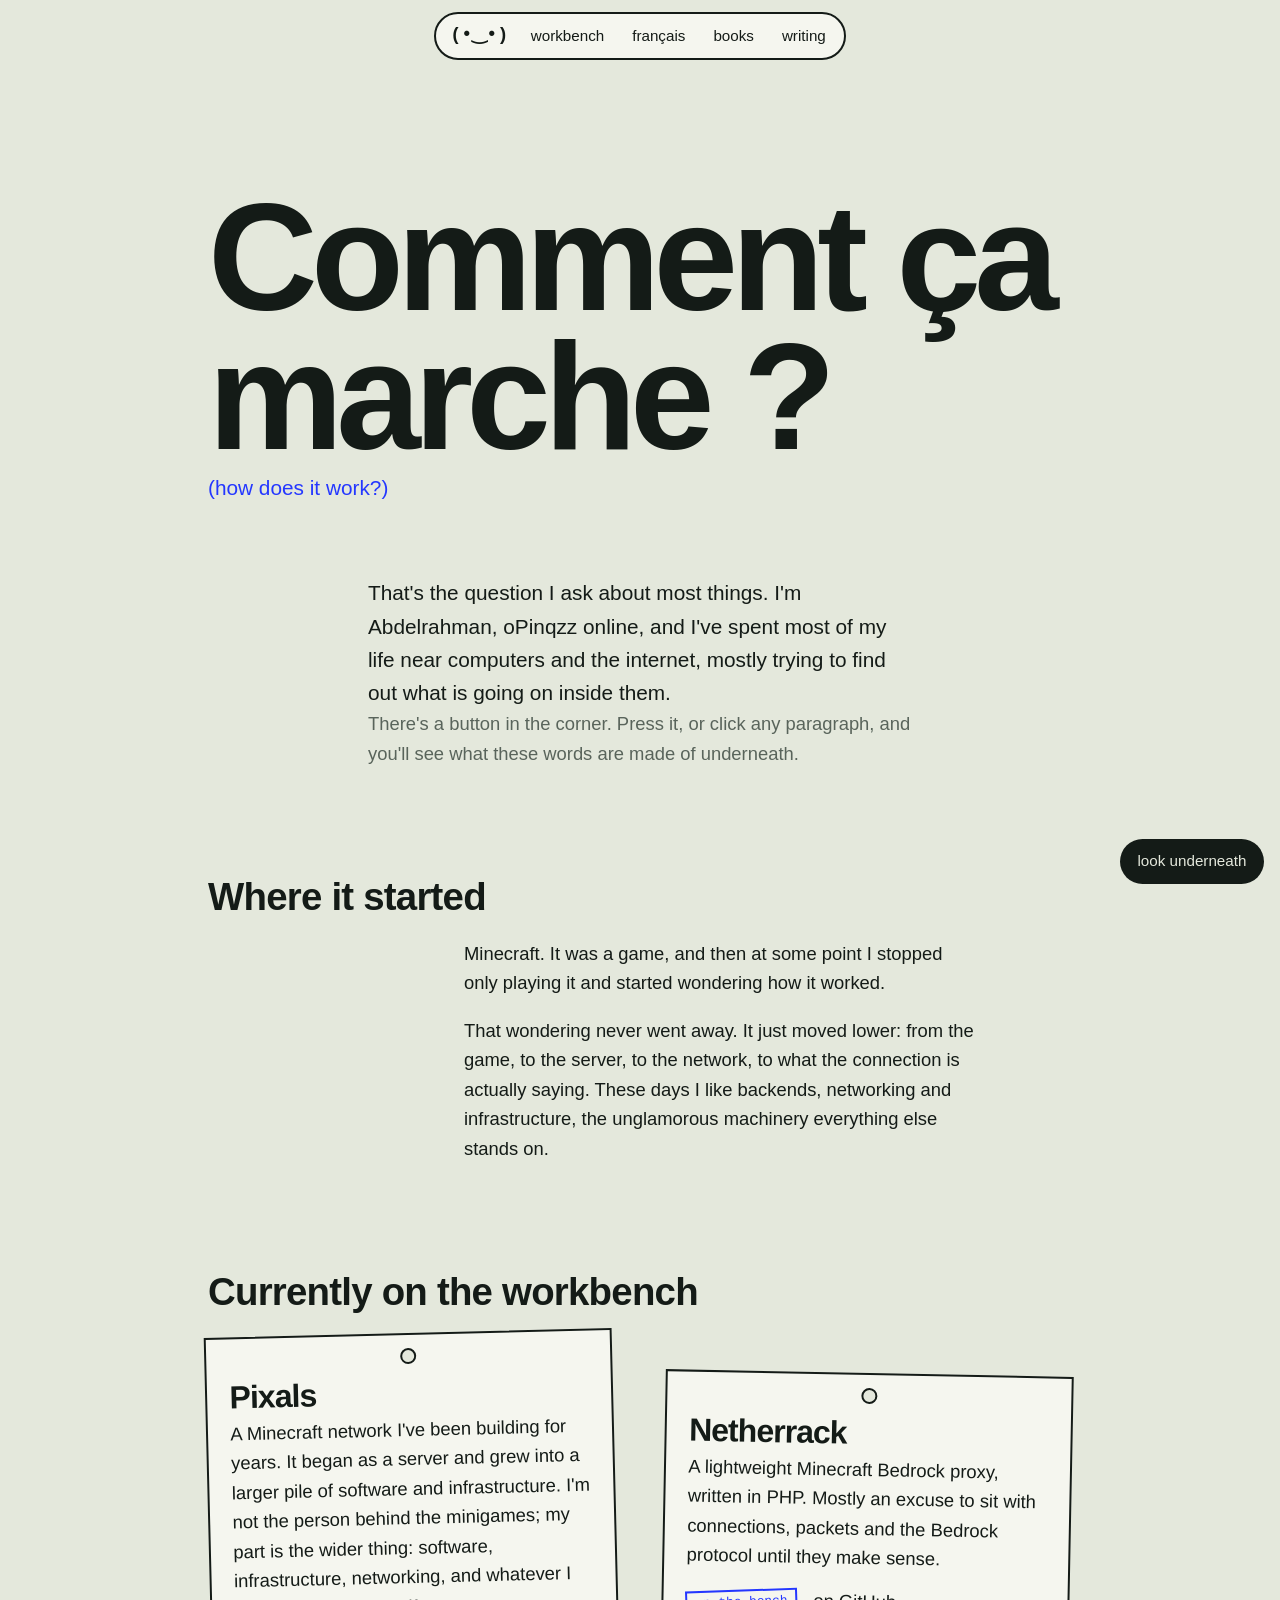
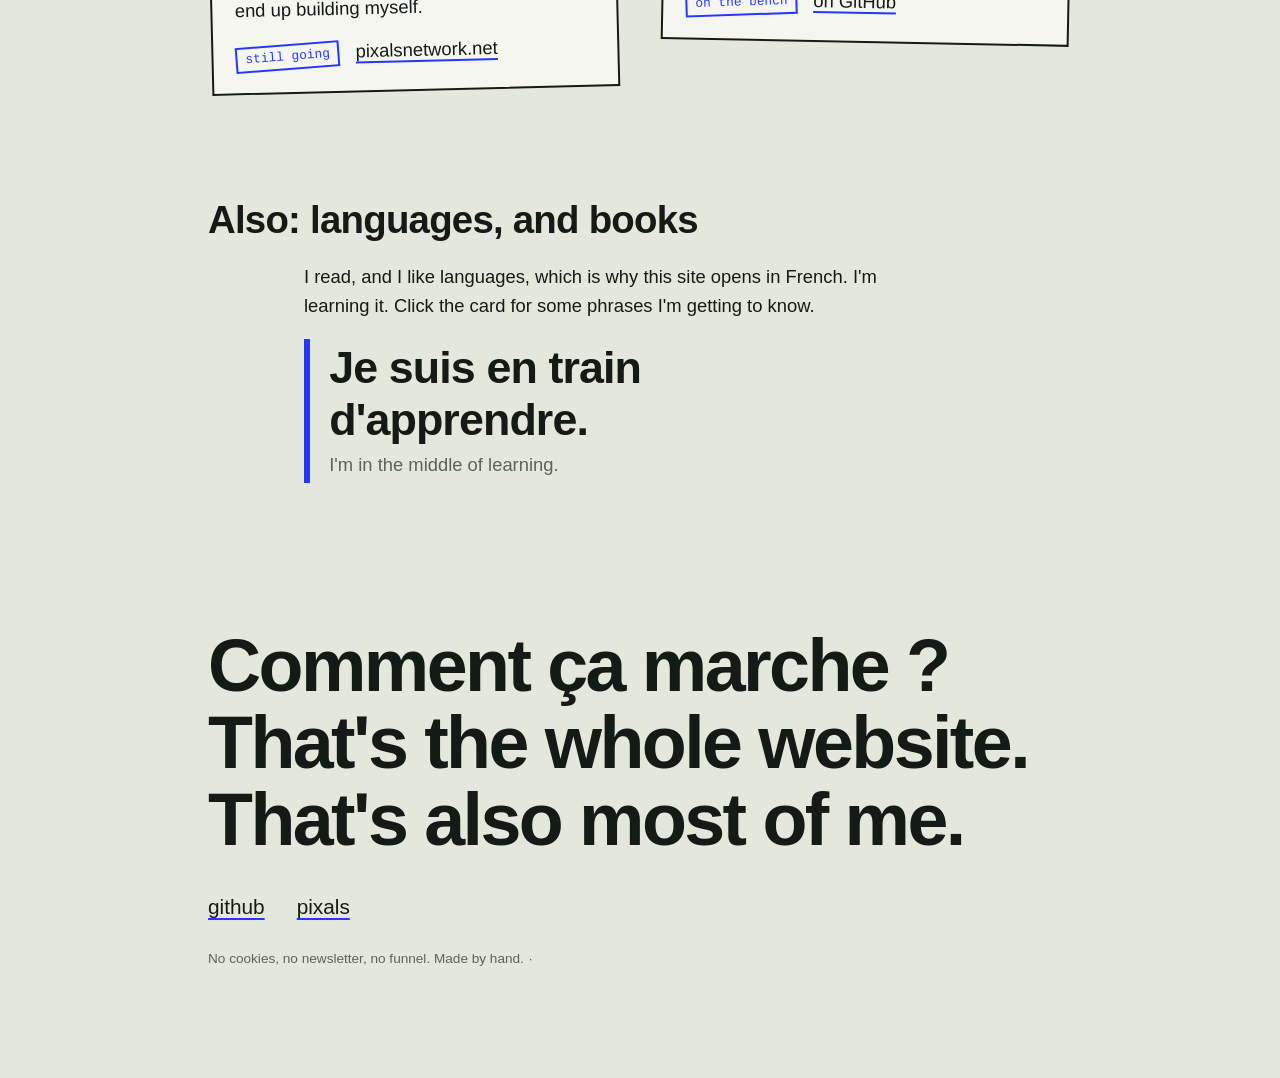
==== commit c88d1631: "Add files via upload" ====
--- a/index.html
+++ b/index.html
@@ -5,117 +5,12 @@
 <meta name="viewport" content="width=device-width, initial-scale=1, viewport-fit=cover">
 <title>comment ça marche ? — oPinqzz</title>
 <meta name="description" content="Abdelrahman, online as oPinqzz. A small corner of the internet about how things work.">
-<style>
-:root{
-  --bg:#e4e8dc;--paper:#f5f6ef;--ink:#141b17;--dim:#59645b;--blue:#2437ff;
-  --sans:"Gill Sans","Gill Sans MT","Trebuchet MS",Verdana,sans-serif;
-  --mono:ui-monospace,"SF Mono",Menlo,Consolas,monospace;
-  box-sizing:border-box;padding-top:env(safe-area-inset-top,0px);padding-bottom:env(safe-area-inset-bottom,0px);
-}
-html{scroll-padding-top:env(safe-area-inset-top,0px)}
-*,*::before,*::after{box-sizing:inherit}
-body{margin:0;background:var(--bg);color:var(--ink);font-family:var(--sans);font-size:1.15rem;line-height:1.6;transition:background .3s,color .3s}
-body.all{--bg:#0f1512;--paper:#18211c;--ink:#b9f2cd;--dim:#6f9580;--blue:#8f9bff;font-family:var(--mono)}
-::selection{background:var(--blue);color:var(--bg)}
-a{color:inherit;text-decoration-color:var(--blue);text-decoration-thickness:2px;text-underline-offset:.2em}
-a:hover{color:var(--blue)}
-:focus-visible{outline:3px solid var(--blue);outline-offset:3px}
-.wrap{max-width:60rem;margin:0 auto;padding:1.25rem clamp(1.1rem,5vw,3rem) 6rem}
-.small{font-size:.85rem;color:var(--dim)}
-.u{cursor:help}
-.u .h{display:none;word-break:break-all;font-family:var(--mono);font-size:.8em;line-height:1.5}
-.u.x .h{display:inline}
-.u.x .o{position:absolute;width:1px;height:1px;overflow:hidden;clip-path:inset(50%)}
-
-h1{margin:clamp(3rem,12vh,7rem) 0 .25rem;font-size:clamp(3rem,12.5vw,9.5rem);line-height:.92;letter-spacing:-.045em;font-weight:800}
-h1.x{font-size:clamp(1.3rem,4vw,2.2rem);letter-spacing:0;line-height:1.4}
-.gloss{margin:0 0 clamp(2.5rem,8vh,5rem);font-size:1.3rem;color:var(--blue)}
-.intro{max-width:34rem;margin:0 0 0 clamp(0rem,14vw,10rem);font-size:1.3rem}
-.intro+.intro{color:var(--dim);font-size:1.15rem}
-
-h2{margin:clamp(4rem,12vh,8rem) 0 1.25rem;font-size:clamp(1.6rem,4vw,2.4rem);line-height:1.1;letter-spacing:-.02em}
-.where{max-width:32rem;margin-left:clamp(0rem,22vw,16rem)}
-.where p{margin:0 0 1em}
-
-/* workbench */
-.bench{display:grid;grid-template-columns:1fr 1fr;gap:2.5rem 3rem;align-items:start}
-.tag{position:relative;background:var(--paper);border:2px solid var(--ink);padding:2.6rem 1.4rem 1.4rem;transform:rotate(-1.4deg);transition:transform .2s}
-.tag:nth-child(2){transform:rotate(1.1deg) translateY(2.5rem)}
-.tag:hover{transform:rotate(0) translateY(-4px)}
-.tag::before{content:"";position:absolute;top:.8rem;left:50%;margin-left:-.5rem;width:1rem;height:1rem;border-radius:50%;border:2px solid var(--ink);background:var(--bg)}
-.tag h3{margin:0 0 .4rem;font-size:2rem;letter-spacing:-.03em;line-height:1}
-.tag p{margin:.4rem 0 .9rem}
-.stamp{display:inline-block;border:2px solid var(--blue);color:var(--blue);padding:.05rem .5rem;font-family:var(--mono);font-size:.8rem;transform:rotate(-3deg)}
-
-/* french */
-.fr{max-width:36rem;margin-left:clamp(0rem,8vw,6rem)}
-.card{display:block;width:100%;text-align:left;font:inherit;color:inherit;background:none;border:0;border-left:6px solid var(--blue);padding:.2rem 0 .2rem 1.2rem;cursor:pointer}
-.card b{display:block;font-size:clamp(1.8rem,5vw,2.8rem);line-height:1.15;letter-spacing:-.02em}
-.card span{display:block;color:var(--dim);margin-top:.3rem}
-.card:hover b{color:var(--blue)}
-
-/* end */
-.end{margin-top:clamp(5rem,16vh,10rem)}
-.end p.big{margin:0;font-size:clamp(2rem,7vw,4.6rem);line-height:1.05;letter-spacing:-.035em;font-weight:800;max-width:14em}
-.links{display:flex;gap:2rem;flex-wrap:wrap;margin:2rem 0 1.5rem;font-size:1.3rem}
-
-/* nav */
-.nav{position:sticky;top:env(safe-area-inset-top,0px);z-index:4;display:flex;justify-content:center;padding:.75rem 1rem 0;pointer-events:none}
-.nav nav{pointer-events:auto;display:flex;align-items:center;gap:.25rem;max-width:100%;background:var(--paper);border:2px solid var(--ink);border-radius:2rem;padding:.3rem .4rem .3rem .9rem;overflow-x:auto;scrollbar-width:none}
-.nav nav::-webkit-scrollbar{display:none}
-.face{font-family:var(--mono);font-weight:700;color:var(--ink);text-decoration:none;white-space:nowrap;margin-right:.4rem}
-.face::after{content:"(•‿•)"}
-.face:hover::after{content:"(•o•)"}
-.nav a:not(.face){font-size:.95rem;text-decoration:none;padding:.3rem .75rem;border-radius:1.5rem;white-space:nowrap}
-.nav a:not(.face):hover{background:var(--blue);color:#fff}
-
-/* shelf + writing */
-.shelf{list-style:none;margin:0;padding:0;max-width:36rem;margin-left:clamp(0rem,14vw,10rem)}
-.shelf li{padding:.9rem 0;border-bottom:1px dashed var(--dim)}
-.shelf b{font-size:1.25rem}.shelf .small{display:block}
-.shelf p{margin:.3rem 0 0}
-.post{max-width:36rem;margin-left:clamp(0rem,8vw,6rem);padding-bottom:1.5rem}
-.post h3{margin:0;font-size:1.6rem;letter-spacing:-.02em}
-.empty{color:var(--dim);font-style:italic}
-#door{background:none;border:0;color:var(--dim);font:inherit;cursor:pointer;padding:0 .3rem}
-#door:hover{color:var(--blue)}
-
-/* admin */
-#admin{position:fixed;inset:0;z-index:9;background:rgba(10,14,12,.6);overflow-y:auto;padding:1rem}
-#admin[hidden]{display:none}
-.pnl{max-width:34rem;margin:2vh auto;background:var(--paper);color:var(--ink);border:2px solid var(--ink);padding:1.2rem;font-family:var(--sans)}
-.ph{display:flex;justify-content:space-between;align-items:center;margin-bottom:1rem}
-.pnl label{display:block;margin:.7rem 0 .2rem;font-size:.9rem;color:var(--dim)}
-.pnl input,.pnl textarea,.pnl select{width:100%;font:inherit;font-size:1rem;background:var(--bg);color:var(--ink);border:1px solid var(--ink);padding:.45rem .6rem}
-.pnl textarea{min-height:8rem}
-.pnl button{font:inherit;background:var(--ink);color:var(--bg);border:0;padding:.5rem 1rem;margin-top:.8rem;cursor:pointer}
-.pnl button.ghost{background:none;color:var(--ink);border:1px solid var(--ink)}
-.pnl .row{display:flex;gap:.5rem;flex-wrap:wrap}
-.pnl h4{margin:1.4rem 0 .3rem}
-.pnl ul{list-style:none;margin:0;padding:0}
-.pnl li{display:flex;justify-content:space-between;gap:1rem;padding:.4rem 0;border-bottom:1px dashed var(--dim)}
-.pnl li button{margin:0;padding:.1rem .5rem;background:none;color:var(--ink);border:1px solid var(--ink)}
-#pmsg{min-height:1.5em;margin-top:.8rem;color:var(--blue)}
-
-/* switch */
-#sw{position:fixed;right:max(1rem,env(safe-area-inset-right,0px));bottom:calc(1rem + env(safe-area-inset-bottom,0px));font:inherit;font-size:.95rem;background:var(--ink);color:var(--bg);border:0;border-radius:2rem;padding:.65rem 1.1rem;cursor:pointer;z-index:5}
-#sw:hover{background:var(--blue);color:#fff}
-#cap{min-height:1.5em}
-
-@media (max-width:720px){
-  body{font-size:1.05rem}
-  .intro,.where,.fr{margin-left:0}
-  .bench{grid-template-columns:1fr}
-  .tag:nth-child(2){transform:rotate(1.1deg)}
-  .shelf,.post{margin-left:0}
-}
-@media (prefers-reduced-motion:reduce){*{transition:none!important}}
-</style>
+<link rel="stylesheet" href="style.css">
 </head>
-<body>
+<body data-page="home">
 <header class="nav"><nav aria-label="Site">
   <a class="face" href="#top" aria-label="oPinqzz, top of page"></a>
-  <a href="#workbench">workbench</a><a href="#francais">français</a><a href="#books">books</a><a href="#writing">writing</a>
+  <a href="#workbench">workbench</a><a href="#francais">français</a><a href="books.html">books</a><a href="writing.html">writing</a>
 </nav></header>
 <div class="wrap" id="top">
 
@@ -152,12 +47,6 @@
   <button class="card" id="card" type="button" aria-live="polite"><b>Je suis en train d'apprendre.</b><span>I'm in the middle of learning.</span></button>
 </div>
 
-<h2 id="books">Books I've finished</h2>
-<ul class="shelf" id="shelf"></ul>
-
-<h2 id="writing">Things I've written down</h2>
-<div id="posts"></div>
-
 <div class="end">
   <p class="big u">Comment ça marche&nbsp;? That's the whole website. That's also most of me.</p>
   <div class="links"><a href="https://github.com/PixalsNetwork/Netherrack">github</a><a href="https://pixalsnetwork.net">pixals</a></div>
@@ -167,36 +56,6 @@
 </div>
 
 
-<section id="admin" hidden aria-label="Admin panel"><div class="pnl">
-  <div class="ph"><b>the back room</b><button class="ghost" id="pclose" type="button" style="margin:0">close</button></div>
-  <form id="login">
-    <p class="small">No password lives in this site. Log in with a GitHub token that can write to this repo; it stays in your browser only.</p>
-    <label for="lo">Repo owner</label><input id="lo" required autocomplete="off">
-    <label for="lr">Repo name</label><input id="lr" required autocomplete="off">
-    <label for="lb">Branch</label><input id="lb" value="main" required autocomplete="off">
-    <label for="lt">Token</label><input id="lt" type="password" required autocomplete="off">
-    <label><input id="lk" type="checkbox" style="width:auto"> remember on this device</label>
-    <button type="submit">log in</button>
-  </form>
-  <div id="ed" hidden>
-    <h4>Add a book</h4>
-    <form id="fb">
-      <label for="bt">Title</label><input id="bt" required>
-      <label for="ba">Author</label><input id="ba">
-      <label for="bn">One line about it (optional)</label><input id="bn">
-      <button type="submit">add book</button>
-    </form>
-    <h4>Write a post</h4>
-    <form id="fp">
-      <label for="pt">Title</label><input id="pt" required>
-      <label for="pb">Text (blank line = new paragraph)</label><textarea id="pb" required></textarea>
-      <button type="submit">add post</button>
-    </form>
-    <h4>Already there</h4><ul id="lst"></ul>
-    <div class="row"><button type="button" class="ghost" id="lout">log out</button></div>
-  </div>
-  <p id="pmsg" role="status"></p>
-</div></section>
 
 <button id="sw" type="button" aria-pressed="false">look underneath</button>
 
@@ -234,120 +93,9 @@
     card.querySelector('span').textContent=phrases[i][1];
   });
 
-  /* ---- content: data.json, rendered safely ---- */
-  var DATA={books:[],posts:[]},$=function(id){return document.getElementById(id)};
-  function el(tag,cls,txt){var n=document.createElement(tag);if(cls)n.className=cls;if(txt!=null)n.textContent=txt;return n}
-  function render(){
-    var sh=$('shelf'),ps=$('posts');sh.textContent='';ps.textContent='';
-    if(!DATA.books.length){var li=el('li','empty','Nothing on the shelf yet. Books will show up here.');sh.appendChild(li)}
-    DATA.books.slice().reverse().forEach(function(b){
-      var li=el('li');li.appendChild(el('b','',b.title));
-      var m=[];if(b.author)m.push('by '+b.author);if(b.date)m.push(b.date);
-      if(m.length)li.appendChild(el('span','small',m.join(', ')));
-      if(b.note)li.appendChild(el('p','',b.note));
-      sh.appendChild(li);
-    });
-    if(!DATA.posts.length)ps.appendChild(el('p','empty post','Nothing written down yet.'));
-    DATA.posts.slice().reverse().forEach(function(p){
-      var a=el('article','post');a.appendChild(el('h3','',p.title));a.appendChild(el('p','small',p.date||''));
-      String(p.body||'').split(/\n\s*\n/).forEach(function(t){if(t.trim())a.appendChild(el('p','',t.trim()))});
-      ps.appendChild(a);
-    });
-  }
-  fetch('data.json',{cache:'no-store'}).then(function(r){return r.ok?r.json():null}).then(function(d){
-    if(d&&Array.isArray(d.books)&&Array.isArray(d.posts))DATA=d;render();
-  }).catch(render);
-
-  /* ---- admin: GitHub API, no server, no database ---- */
-  var adm=$('admin'),msg=$('pmsg'),cfg=null,sha=null;
-  function say(t){msg.textContent=t||''}
-  function open(){
-    adm.hidden=false;
-    var h=location.hostname,o='',r='',seg=location.pathname.split('/')[1];
-    if(/\.github\.io$/.test(h)){o=h.split('.')[0];r=(seg&&seg!=='index.html')?seg:h}
-    var saved=JSON.parse(localStorage.getItem('opq_cfg')||'null');
-    if(saved){o=saved.o;r=saved.r;$('lb').value=saved.b}
-    $('lo').value=o;$('lr').value=r;
-    var tk=sessionStorage.getItem('opq_tk')||localStorage.getItem('opq_tk');
-    if(tk){$('lt').value=tk;}
-    $('lo').focus();
-  }
-  function close(){adm.hidden=true;if(location.hash==='#admin')history.replaceState(null,'',location.pathname)}
-  function gh(path,opts){
-    opts=opts||{};opts.headers={Authorization:'Bearer '+cfg.t,Accept:'application/vnd.github+json'};
-    return fetch('https://api.github.com/repos/'+cfg.o+'/'+cfg.r+path,opts);
-  }
-  function b64(s){var by=new TextEncoder().encode(s),o='';by.forEach(function(x){o+=String.fromCharCode(x)});return btoa(o)}
-  function unb64(s){var bin=atob(s.replace(/\s/g,'')),a=new Uint8Array(bin.length);for(var i=0;i<bin.length;i++)a[i]=bin.charCodeAt(i);return new TextDecoder().decode(a)}
-  function listing(){
-    var ul=$('lst');ul.textContent='';
-    [['books','title'],['posts','title']].forEach(function(k){
-      DATA[k[0]].forEach(function(it){
-        var li=el('li');li.appendChild(el('span','',k[0]==='books'?'book: '+it.title:'post: '+it.title));
-        var d=el('button','','remove');d.type='button';
-        d.addEventListener('click',function(){
-          if(!confirm('Remove "'+it.title+'"?'))return;
-          DATA[k[0]]=DATA[k[0]].filter(function(x){return x.id!==it.id});save('Removed.');
-        });
-        li.appendChild(d);ul.appendChild(li);
-      });
-    });
-  }
-  function save(ok){
-    say('saving to GitHub…');
-    var body={message:'update data.json from the back room',content:b64(JSON.stringify(DATA,null,2)+'\n'),branch:cfg.b};
-    if(sha)body.sha=sha;
-    return gh('/contents/data.json',{method:'PUT',body:JSON.stringify(body)}).then(function(r){
-      if(!r.ok)throw new Error(r.status===409||r.status===422?'out of sync, log in again to reload':'GitHub said '+r.status);
-      return r.json();
-    }).then(function(j){sha=j.content.sha;render();listing();say((ok||'Saved.')+' The live site updates in about a minute.')})
-    .catch(function(e){say('Could not save: '+e.message)});
-  }
-  $('login').addEventListener('submit',function(e){
-    e.preventDefault();
-    cfg={o:$('lo').value.trim(),r:$('lr').value.trim(),b:$('lb').value.trim(),t:$('lt').value.trim()};
-    say('checking…');
-    gh('').then(function(r){
-      if(r.status===401)throw new Error('token rejected');
-      if(r.status===404)throw new Error('repo not found (or the token cannot see it)');
-      return r.json();
-    }).then(function(j){
-      if(!j.permissions||!j.permissions.push)throw new Error('this token cannot write to the repo');
-      localStorage.setItem('opq_cfg',JSON.stringify({o:cfg.o,r:cfg.r,b:cfg.b}));
-      (($('lk').checked)?localStorage:sessionStorage).setItem('opq_tk',cfg.t);
-      return gh('/contents/data.json?ref='+encodeURIComponent(cfg.b));
-    }).then(function(r){
-      if(r.status===404){sha=null;return null}
-      if(!r.ok)throw new Error('GitHub said '+r.status);
-      return r.json();
-    }).then(function(j){
-      if(j){sha=j.sha;var d=JSON.parse(unb64(j.content));if(Array.isArray(d.books)&&Array.isArray(d.posts))DATA=d}
-      $('login').hidden=true;$('ed').hidden=false;render();listing();say('In. Add something.');
-    }).catch(function(err){say('Login failed: '+err.message)});
-  });
-  function today(){return new Date().toISOString().slice(0,10)}
-  function uid(){return Date.now().toString(36)}
-  $('fb').addEventListener('submit',function(e){
-    e.preventDefault();
-    DATA.books.push({id:uid(),title:$('bt').value.trim(),author:$('ba').value.trim(),note:$('bn').value.trim(),date:today()});
-    save('Book added.').then(function(){e.target.reset()});
-  });
-  $('fp').addEventListener('submit',function(e){
-    e.preventDefault();
-    DATA.posts.push({id:uid(),title:$('pt').value.trim(),body:$('pb').value.trim(),date:today()});
-    save('Post added.').then(function(){e.target.reset()});
-  });
-  $('lout').addEventListener('click',function(){
-    sessionStorage.removeItem('opq_tk');localStorage.removeItem('opq_tk');cfg=null;
-    $('lt').value='';$('ed').hidden=true;$('login').hidden=false;say('Logged out.');
-  });
-  $('door').addEventListener('click',open);
-  $('pclose').addEventListener('click',close);
-  document.addEventListener('keydown',function(e){if(e.key==='Escape'&&!adm.hidden)close()});
-  if(location.hash==='#admin')open();
-  window.addEventListener('hashchange',function(){if(location.hash==='#admin')open()});
   console.log('comment ça marche ? you looked. good.');
 })();
 </script>
+<script src="site.js"></script>
 </body>
 </html>
--- a/style.css
+++ b/style.css
@@ -0,0 +1,107 @@
+:root{
+  --bg:#e4e8dc;--paper:#f5f6ef;--ink:#141b17;--dim:#59645b;--blue:#2437ff;
+  --sans:"Gill Sans","Gill Sans MT","Trebuchet MS",Verdana,sans-serif;
+  --mono:ui-monospace,"SF Mono",Menlo,Consolas,monospace;
+  box-sizing:border-box;padding-top:env(safe-area-inset-top,0px);padding-bottom:env(safe-area-inset-bottom,0px);
+}
+html{scroll-padding-top:env(safe-area-inset-top,0px)}
+*,*::before,*::after{box-sizing:inherit}
+body{margin:0;background:var(--bg);color:var(--ink);font-family:var(--sans);font-size:1.15rem;line-height:1.6;transition:background .3s,color .3s}
+body.all{--bg:#0f1512;--paper:#18211c;--ink:#b9f2cd;--dim:#6f9580;--blue:#8f9bff;font-family:var(--mono)}
+::selection{background:var(--blue);color:var(--bg)}
+a{color:inherit;text-decoration-color:var(--blue);text-decoration-thickness:2px;text-underline-offset:.2em}
+a:hover{color:var(--blue)}
+:focus-visible{outline:3px solid var(--blue);outline-offset:3px}
+.wrap{max-width:60rem;margin:0 auto;padding:1.25rem clamp(1.1rem,5vw,3rem) 6rem}
+.small{font-size:.85rem;color:var(--dim)}
+.u{cursor:help}
+.u .h{display:none;word-break:break-all;font-family:var(--mono);font-size:.8em;line-height:1.5}
+.u.x .h{display:inline}
+.u.x .o{position:absolute;width:1px;height:1px;overflow:hidden;clip-path:inset(50%)}
+
+h1{margin:clamp(3rem,12vh,7rem) 0 .25rem;font-size:clamp(3rem,12.5vw,9.5rem);line-height:.92;letter-spacing:-.045em;font-weight:800}
+h1.x{font-size:clamp(1.3rem,4vw,2.2rem);letter-spacing:0;line-height:1.4}
+.gloss{margin:0 0 clamp(2.5rem,8vh,5rem);font-size:1.3rem;color:var(--blue)}
+.intro{max-width:34rem;margin:0 0 0 clamp(0rem,14vw,10rem);font-size:1.3rem}
+.intro+.intro{color:var(--dim);font-size:1.15rem}
+
+h2{margin:clamp(4rem,12vh,8rem) 0 1.25rem;font-size:clamp(1.6rem,4vw,2.4rem);line-height:1.1;letter-spacing:-.02em}
+.where{max-width:32rem;margin-left:clamp(0rem,22vw,16rem)}
+.where p{margin:0 0 1em}
+
+/* workbench */
+.bench{display:grid;grid-template-columns:1fr 1fr;gap:2.5rem 3rem;align-items:start}
+.tag{position:relative;background:var(--paper);border:2px solid var(--ink);padding:2.6rem 1.4rem 1.4rem;transform:rotate(-1.4deg);transition:transform .2s}
+.tag:nth-child(2){transform:rotate(1.1deg) translateY(2.5rem)}
+.tag:hover{transform:rotate(0) translateY(-4px)}
+.tag::before{content:"";position:absolute;top:.8rem;left:50%;margin-left:-.5rem;width:1rem;height:1rem;border-radius:50%;border:2px solid var(--ink);background:var(--bg)}
+.tag h3{margin:0 0 .4rem;font-size:2rem;letter-spacing:-.03em;line-height:1}
+.tag p{margin:.4rem 0 .9rem}
+.stamp{display:inline-block;border:2px solid var(--blue);color:var(--blue);padding:.05rem .5rem;font-family:var(--mono);font-size:.8rem;transform:rotate(-3deg)}
+
+/* french */
+.fr{max-width:36rem;margin-left:clamp(0rem,8vw,6rem)}
+.card{display:block;width:100%;text-align:left;font:inherit;color:inherit;background:none;border:0;border-left:6px solid var(--blue);padding:.2rem 0 .2rem 1.2rem;cursor:pointer}
+.card b{display:block;font-size:clamp(1.8rem,5vw,2.8rem);line-height:1.15;letter-spacing:-.02em}
+.card span{display:block;color:var(--dim);margin-top:.3rem}
+.card:hover b{color:var(--blue)}
+
+/* end */
+.end{margin-top:clamp(5rem,16vh,10rem)}
+.end p.big{margin:0;font-size:clamp(2rem,7vw,4.6rem);line-height:1.05;letter-spacing:-.035em;font-weight:800;max-width:14em}
+.links{display:flex;gap:2rem;flex-wrap:wrap;margin:2rem 0 1.5rem;font-size:1.3rem}
+
+/* nav */
+.nav{position:sticky;top:env(safe-area-inset-top,0px);z-index:4;display:flex;justify-content:center;padding:.75rem 1rem 0;pointer-events:none}
+.nav nav{pointer-events:auto;display:flex;align-items:center;gap:.25rem;max-width:100%;background:var(--paper);border:2px solid var(--ink);border-radius:2rem;padding:.3rem .4rem .3rem .9rem;overflow-x:auto;scrollbar-width:none}
+.nav nav::-webkit-scrollbar{display:none}
+.face{font-family:var(--mono);font-weight:700;color:var(--ink);text-decoration:none;white-space:nowrap;margin-right:.4rem}
+.face::after{content:"(•‿•)"}
+.face:hover::after{content:"(•o•)"}
+.nav a:not(.face){font-size:.95rem;text-decoration:none;padding:.3rem .75rem;border-radius:1.5rem;white-space:nowrap}
+.nav a:not(.face):hover{background:var(--blue);color:#fff}
+
+/* shelf + writing */
+.shelf{list-style:none;margin:0;padding:0;max-width:36rem;margin-left:clamp(0rem,14vw,10rem)}
+.shelf li{padding:.9rem 0;border-bottom:1px dashed var(--dim)}
+.shelf b{font-size:1.25rem}.shelf .small{display:block}
+.shelf p{margin:.3rem 0 0}
+.post{max-width:36rem;margin-left:clamp(0rem,8vw,6rem);padding-bottom:1.5rem}
+.post h3{margin:0;font-size:1.6rem;letter-spacing:-.02em}
+.empty{color:var(--dim);font-style:italic}
+#door{background:none;border:0;color:var(--dim);font:inherit;cursor:pointer;padding:0 .3rem}
+#door:hover{color:var(--blue)}
+
+/* admin */
+#admin{position:fixed;inset:0;z-index:9;background:rgba(10,14,12,.6);overflow-y:auto;padding:1rem}
+#admin[hidden]{display:none}
+.pnl{max-width:34rem;margin:2vh auto;background:var(--paper);color:var(--ink);border:2px solid var(--ink);padding:1.2rem;font-family:var(--sans)}
+.ph{display:flex;justify-content:space-between;align-items:center;margin-bottom:1rem}
+.pnl label{display:block;margin:.7rem 0 .2rem;font-size:.9rem;color:var(--dim)}
+.pnl input,.pnl textarea,.pnl select{width:100%;font:inherit;font-size:1rem;background:var(--bg);color:var(--ink);border:1px solid var(--ink);padding:.45rem .6rem}
+.pnl textarea{min-height:8rem}
+.pnl button{font:inherit;background:var(--ink);color:var(--bg);border:0;padding:.5rem 1rem;margin-top:.8rem;cursor:pointer}
+.pnl button.ghost{background:none;color:var(--ink);border:1px solid var(--ink)}
+.pnl .row{display:flex;gap:.5rem;flex-wrap:wrap}
+.pnl h4{margin:1.4rem 0 .3rem}
+.pnl ul{list-style:none;margin:0;padding:0}
+.pnl li{display:flex;justify-content:space-between;gap:1rem;padding:.4rem 0;border-bottom:1px dashed var(--dim)}
+.pnl li button{margin:0;padding:.1rem .5rem;background:none;color:var(--ink);border:1px solid var(--ink)}
+#pmsg{min-height:1.5em;margin-top:.8rem;color:var(--blue)}
+
+/* switch */
+#sw{position:fixed;right:max(1rem,env(safe-area-inset-right,0px));bottom:calc(1rem + env(safe-area-inset-bottom,0px));font:inherit;font-size:.95rem;background:var(--ink);color:var(--bg);border:0;border-radius:2rem;padding:.65rem 1.1rem;cursor:pointer;z-index:5}
+#sw:hover{background:var(--blue);color:#fff}
+#cap{min-height:1.5em}
+
+@media (max-width:720px){
+  body{font-size:1.05rem}
+  .intro,.where,.fr{margin-left:0}
+  .bench{grid-template-columns:1fr}
+  .tag:nth-child(2){transform:rotate(1.1deg)}
+  .shelf,.post{margin-left:0}
+}
+@media (prefers-reduced-motion:reduce){*{transition:none!important}}
+
+.nav a[aria-current]{background:var(--ink);color:var(--bg)}
+h1.pg{margin-top:clamp(2.5rem,8vh,5rem);font-size:clamp(2.4rem,9vw,5.5rem)}
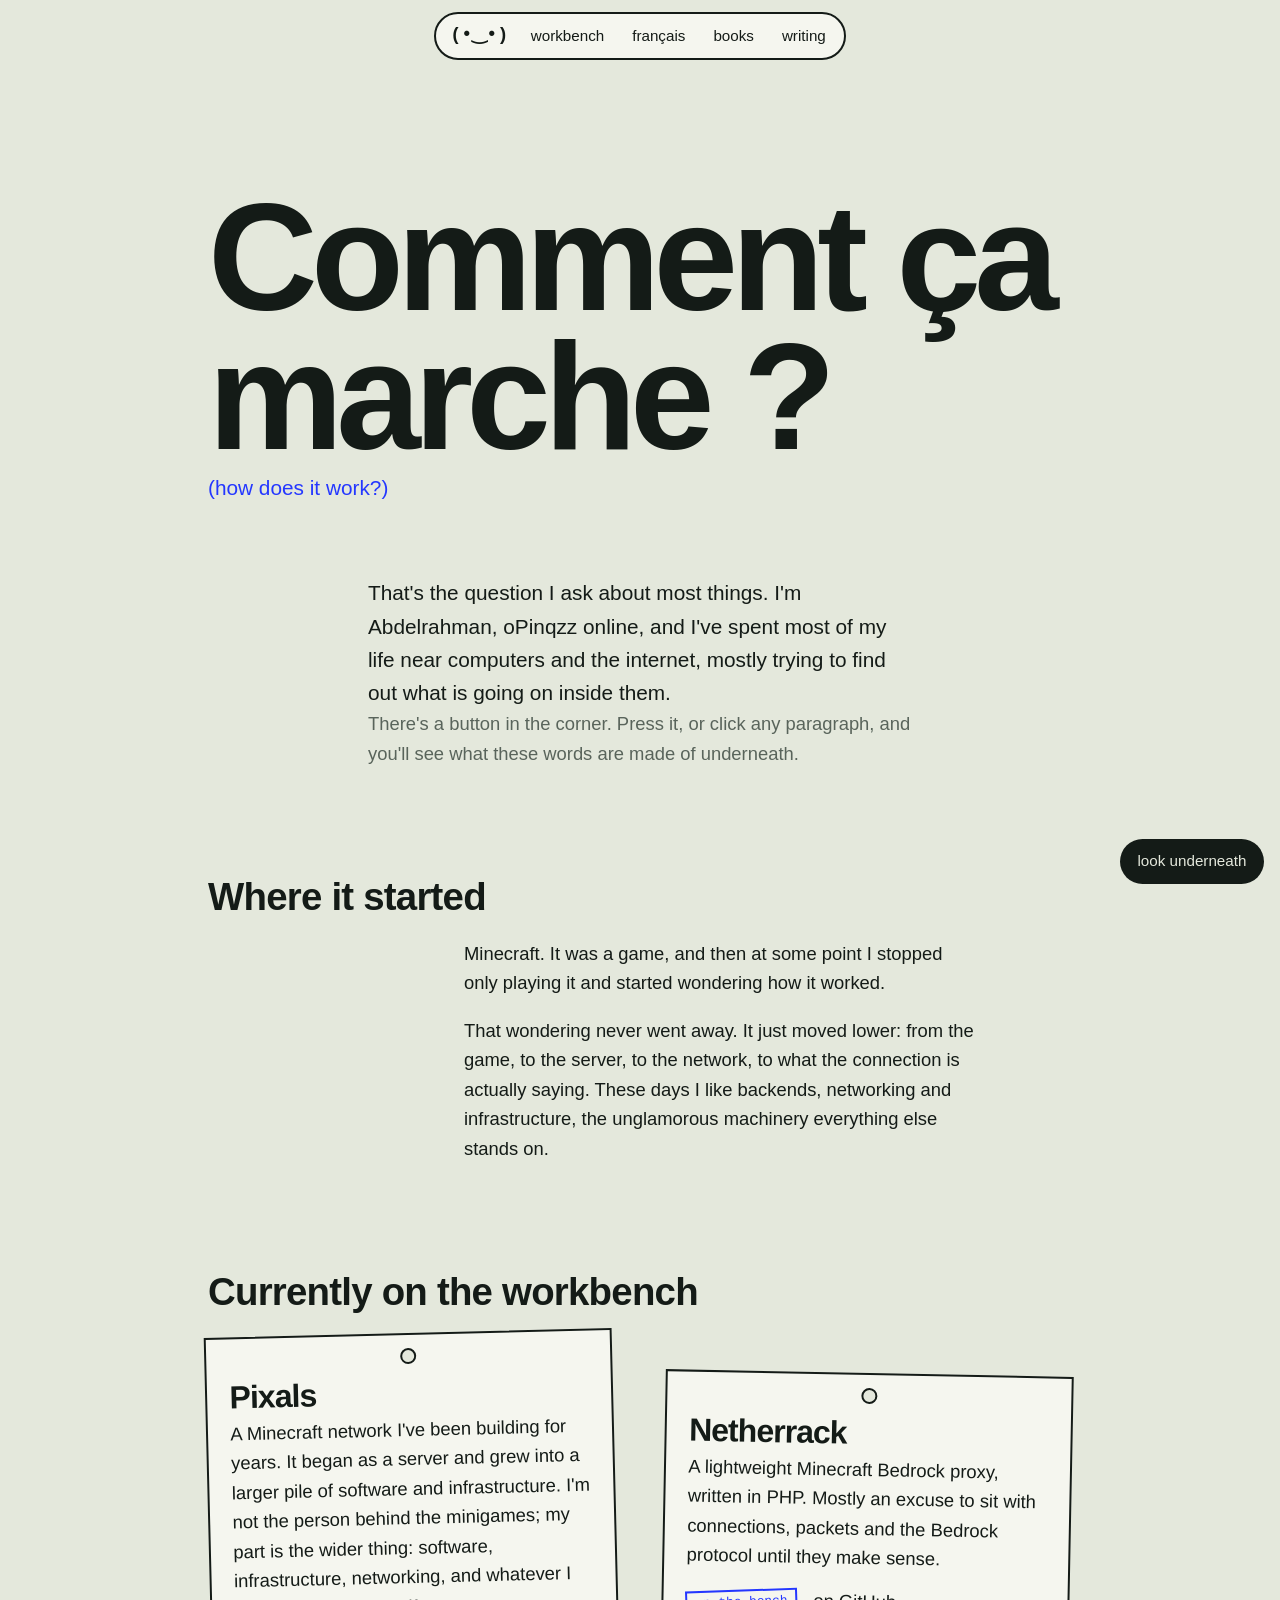
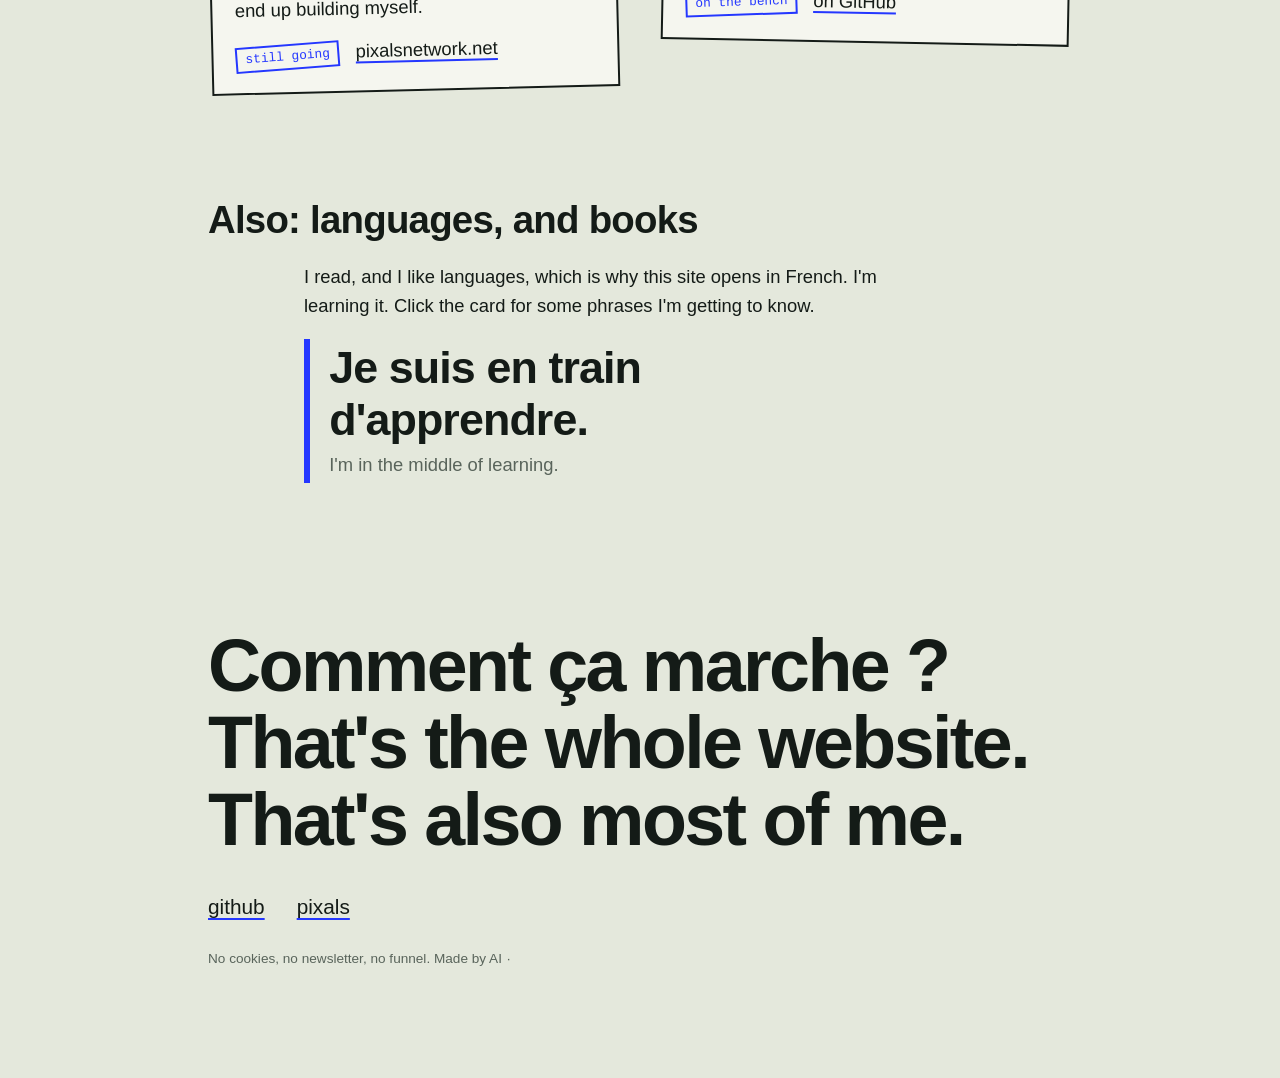
==== commit 939aeefe: "Update index.html" ====
--- a/index.html
+++ b/index.html
@@ -50,7 +50,7 @@
 <div class="end">
   <p class="big u">Comment ça marche&nbsp;? That's the whole website. That's also most of me.</p>
   <div class="links"><a href="https://github.com/PixalsNetwork/Netherrack">github</a><a href="https://pixalsnetwork.net">pixals</a></div>
-  <p class="small">No cookies, no newsletter, no funnel. Made by hand.<button id="door" type="button" aria-label="Open admin panel">·</button></p>
+  <p class="small">No cookies, no newsletter, no funnel. Made by AI<button id="door" type="button" aria-label="Open admin panel">·</button></p>
 </div>
 </main>
 </div>
